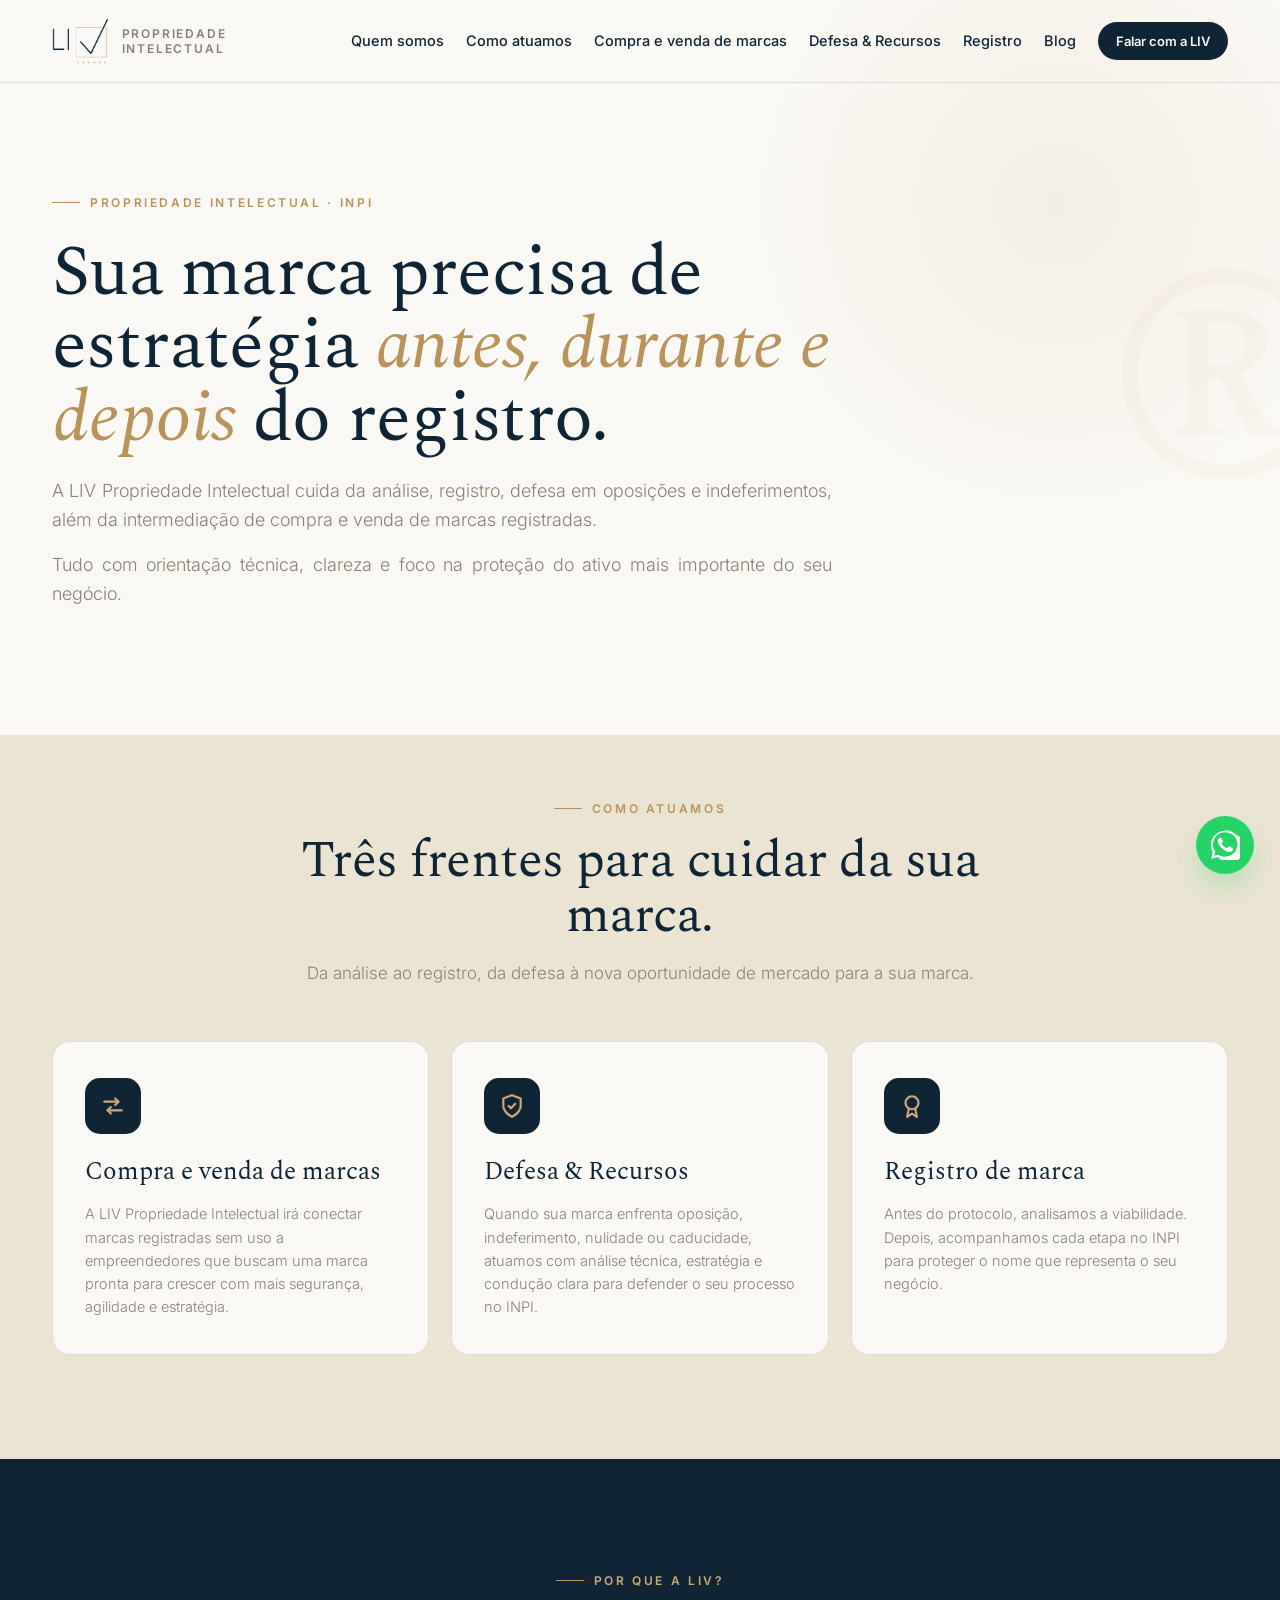
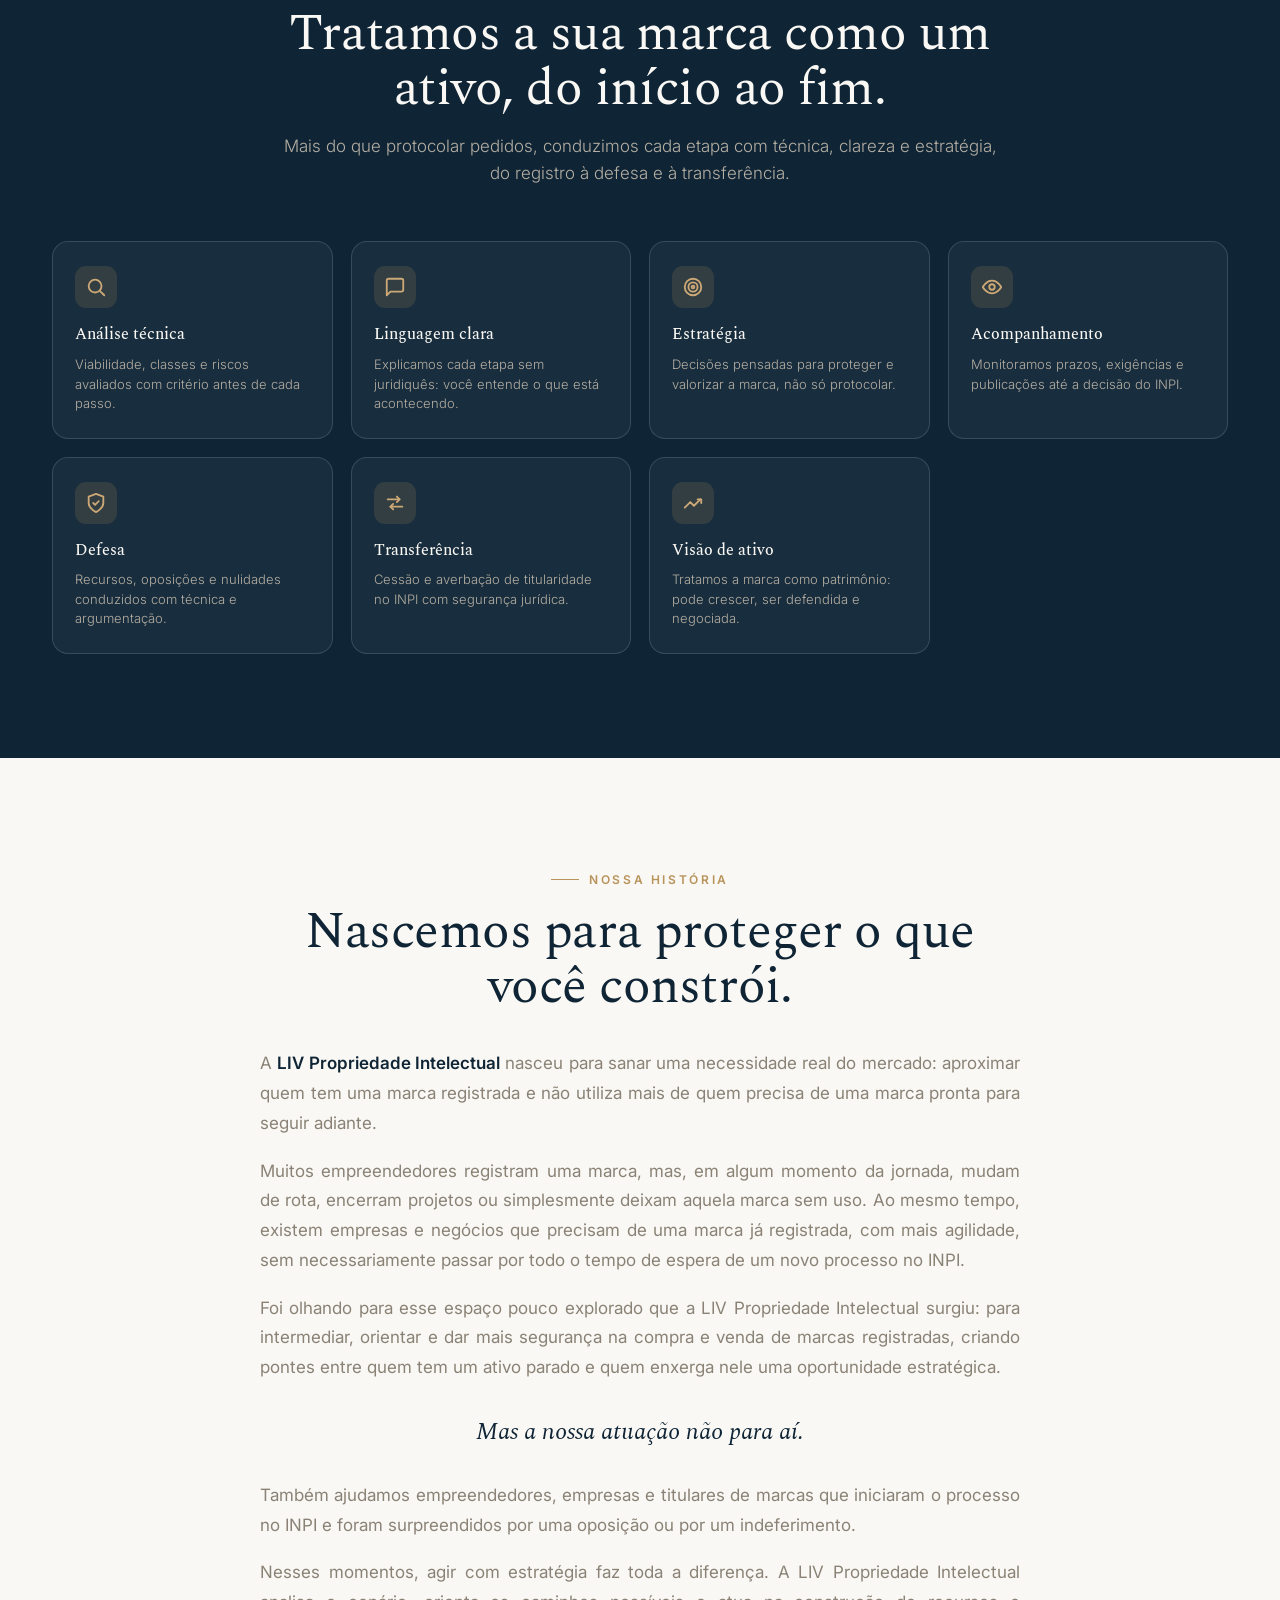
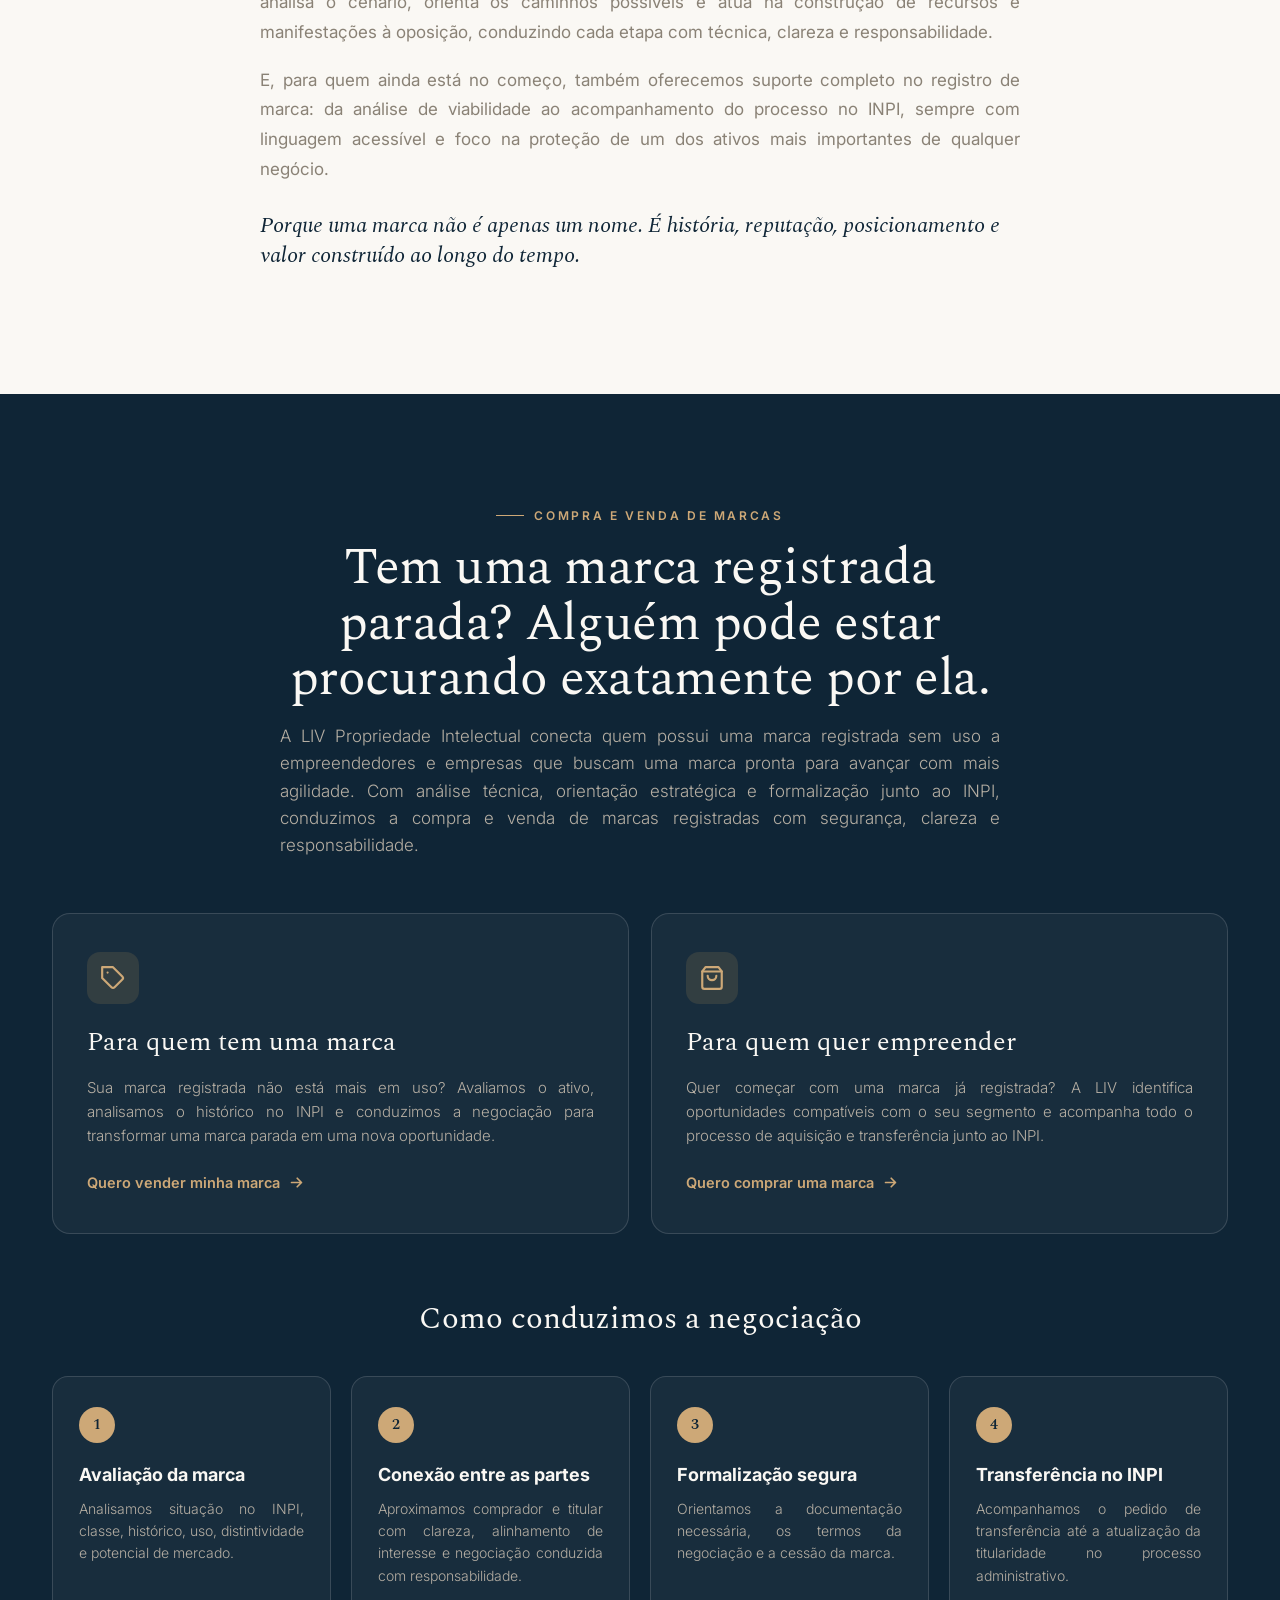
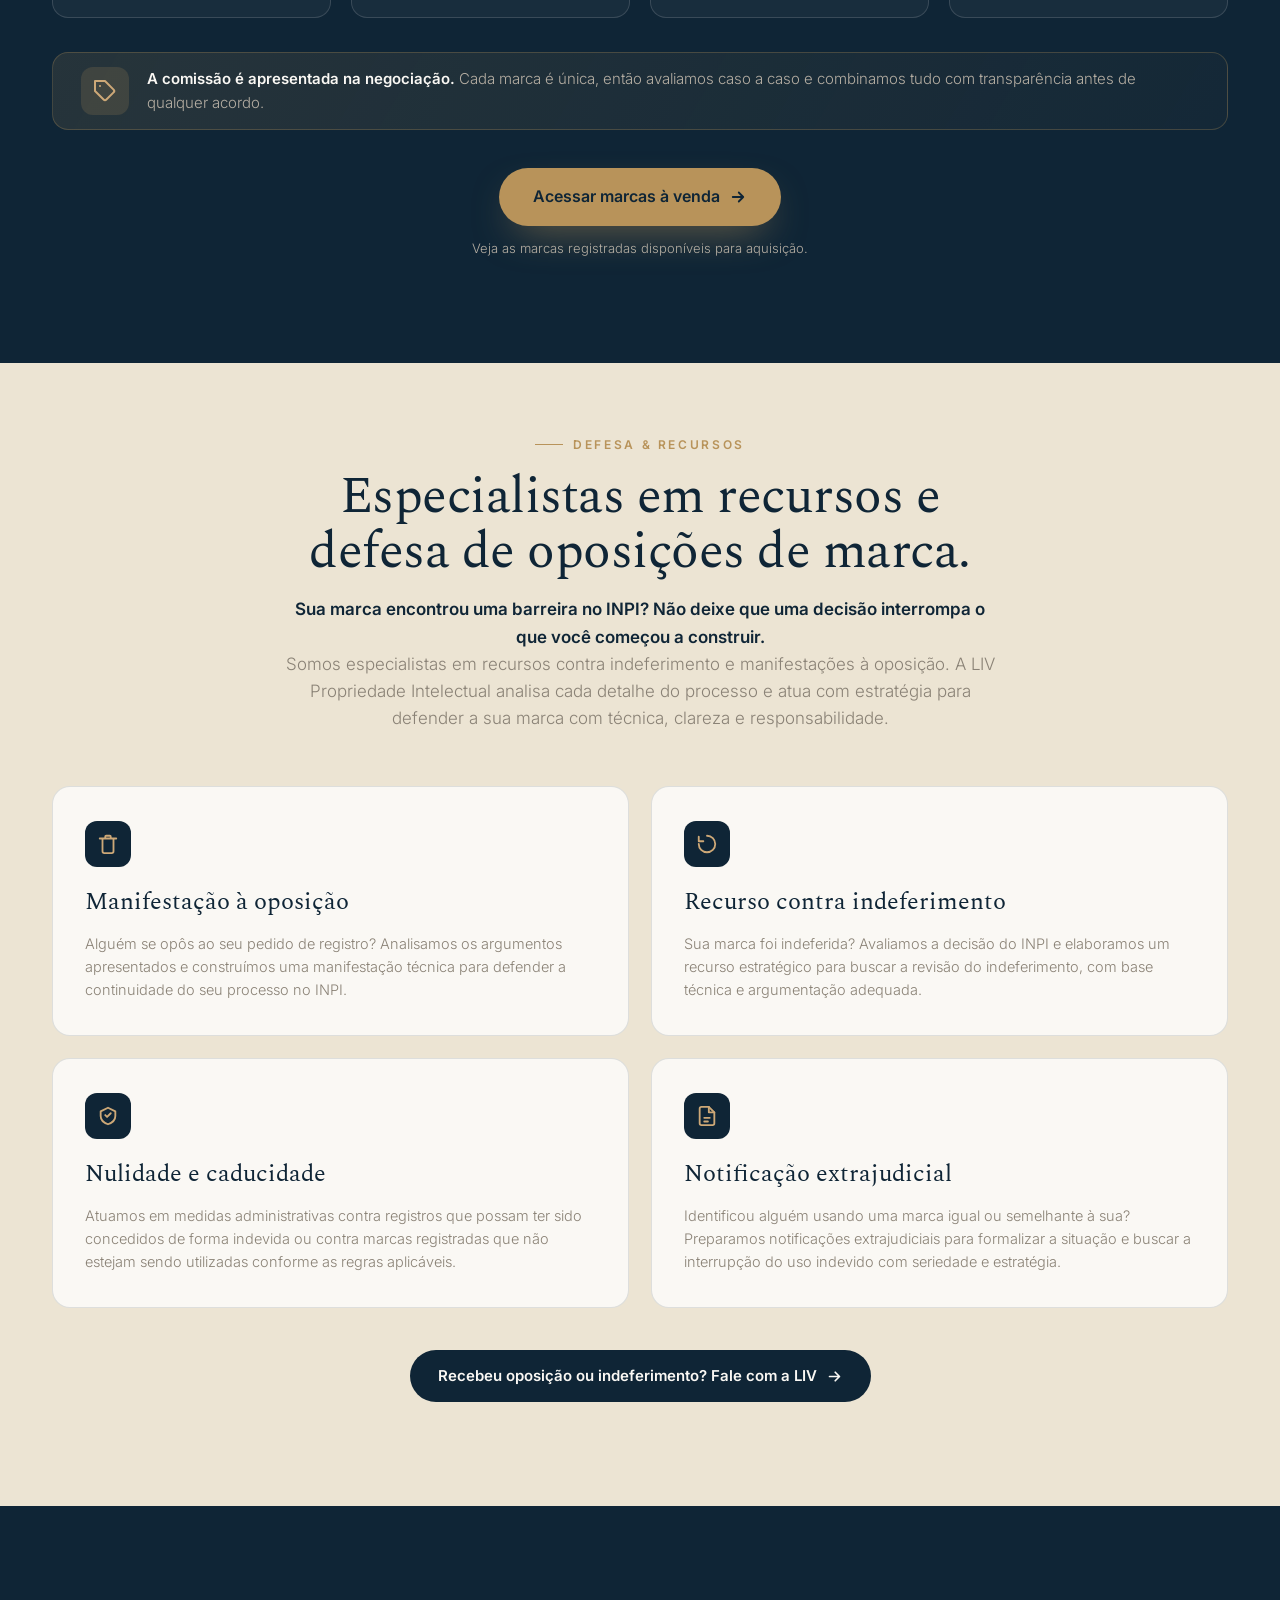
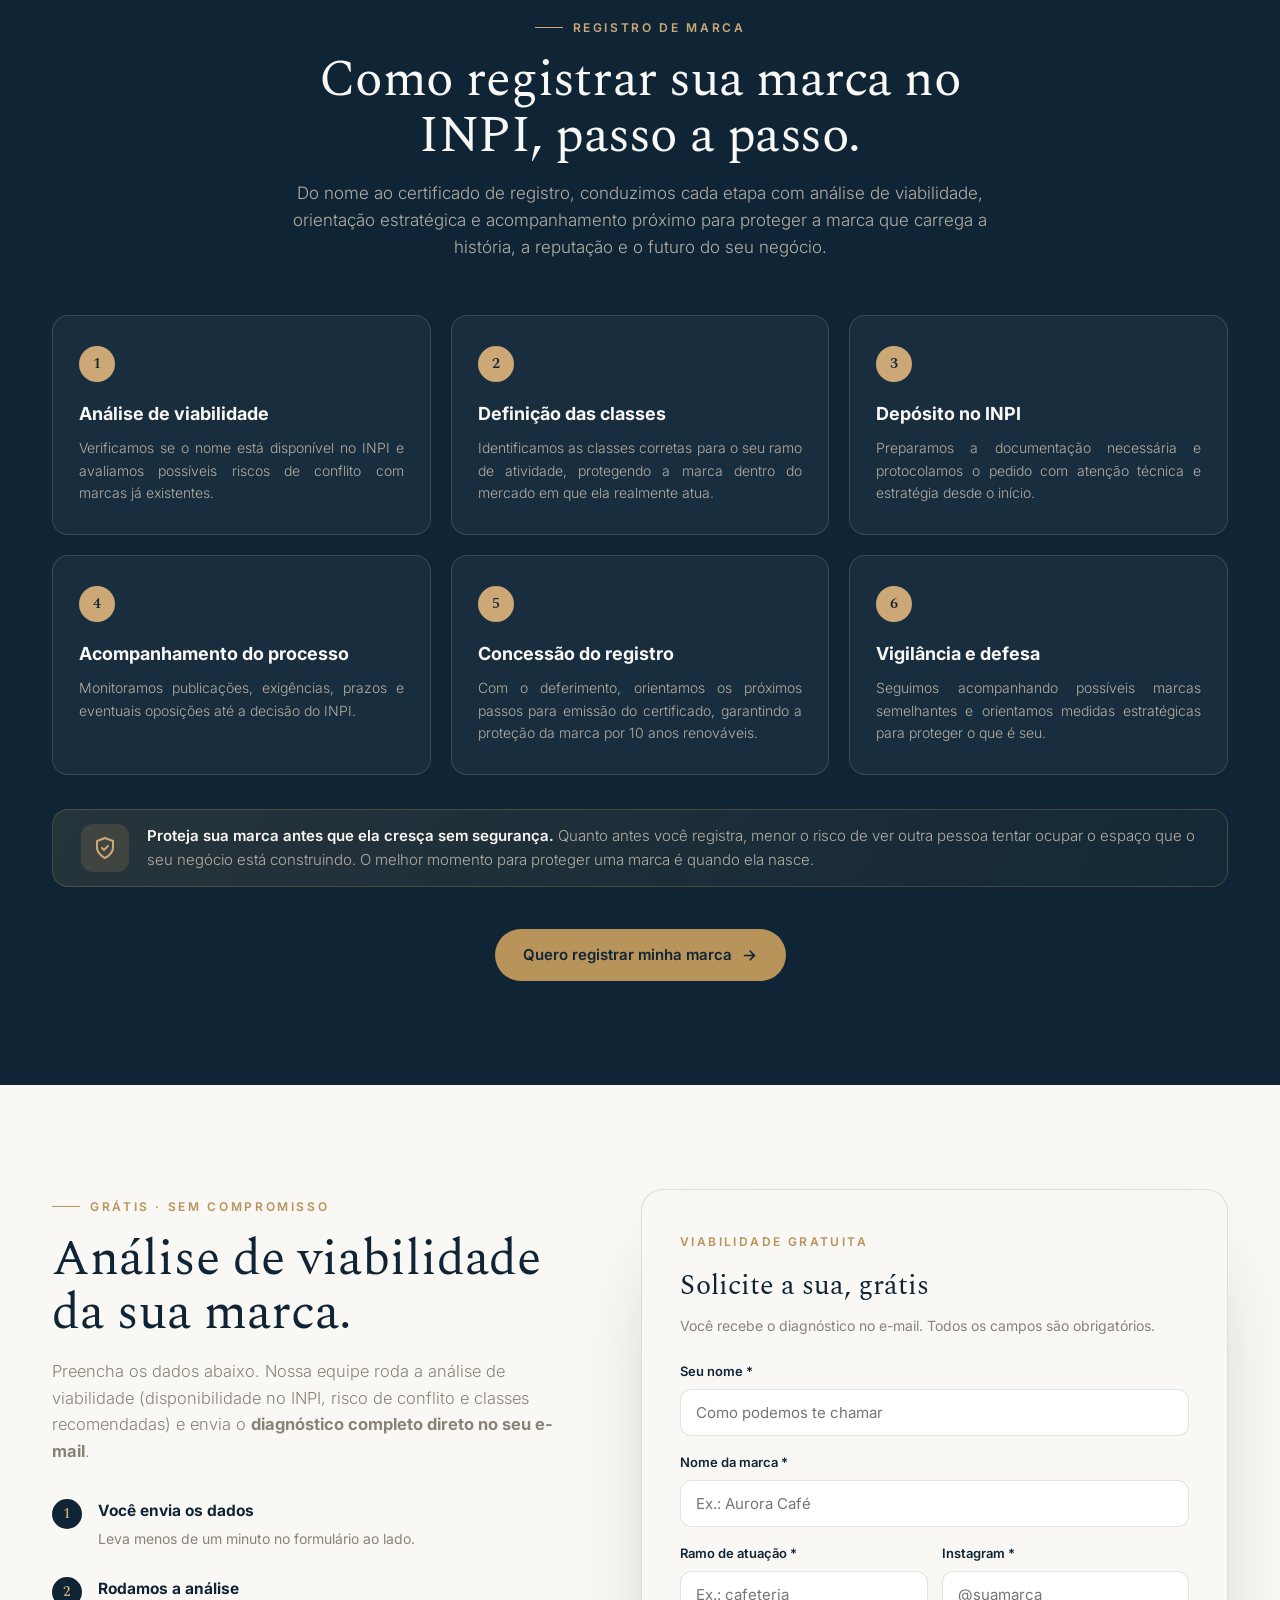
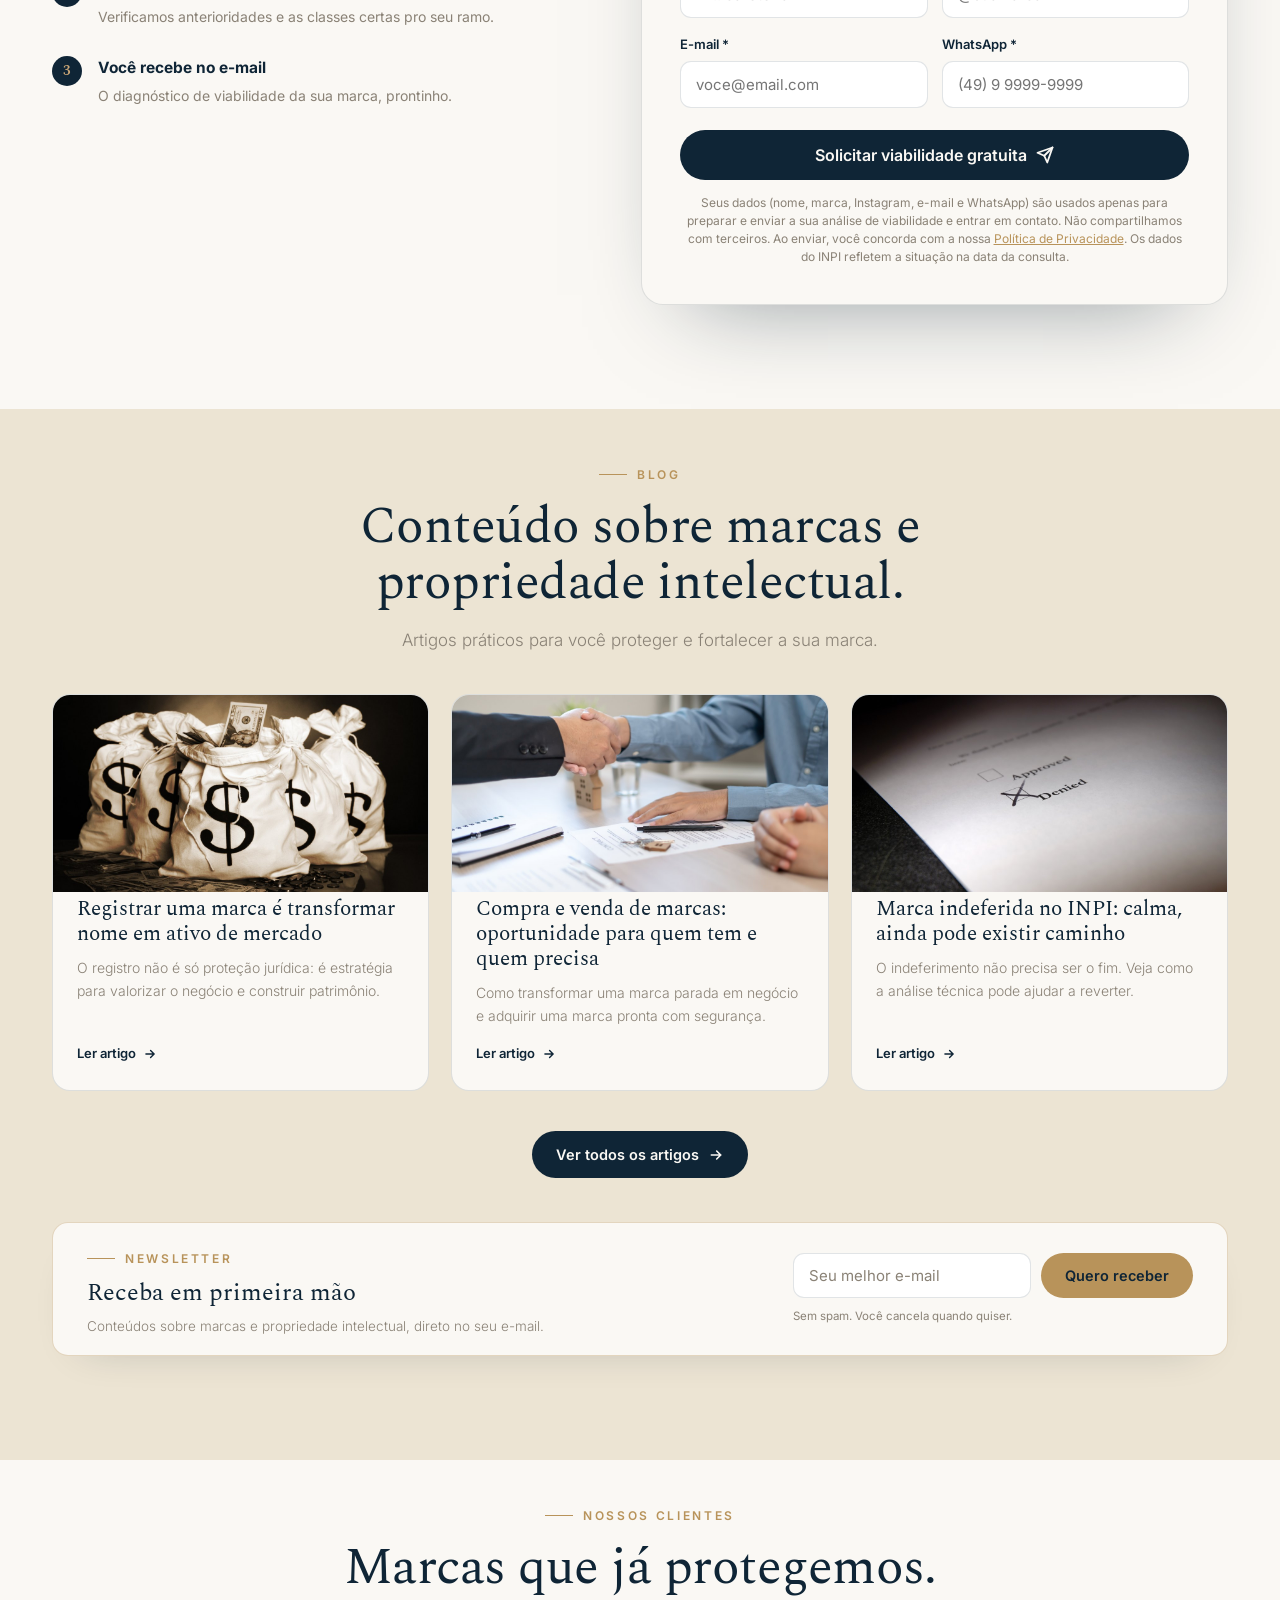
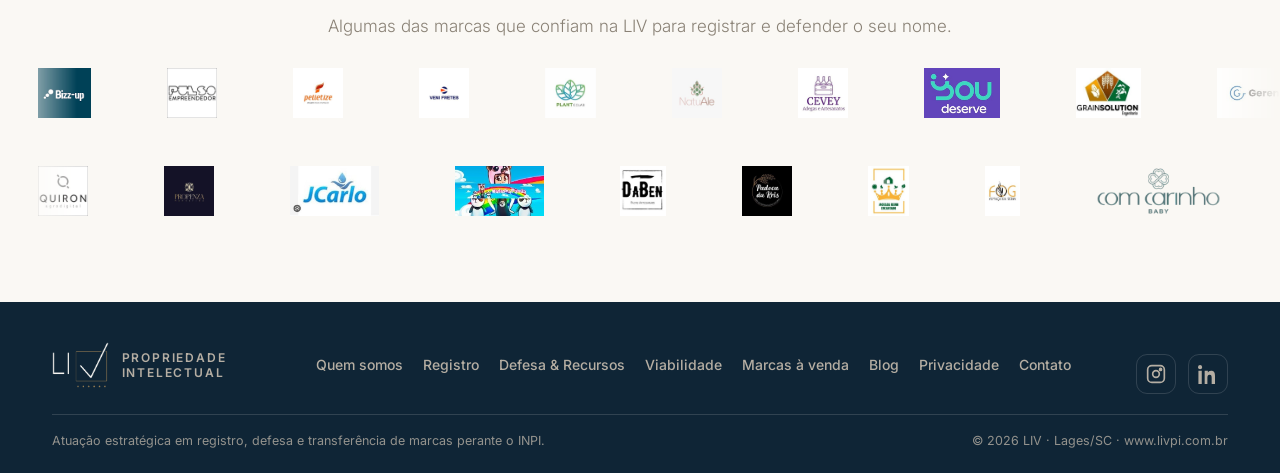
==== index.html @ 4a5de13e "Rodape (todas as paginas): novo texto "Atuacao estrategica..." + link Privacidade; nova pagina priva" ====
<!DOCTYPE html>
<html lang="pt-BR">
<head>
<meta charset="UTF-8">
<meta name="viewport" content="width=device-width, initial-scale=1.0">
<title>LIV Propriedade Intelectual · Registro e defesa de marcas no INPI</title>
<meta name="description" content="LIV Propriedade Intelectual: registro de marcas no INPI, defesa em oposições e recursos, e análise de viabilidade gratuita. Proteja sua marca desde o primeiro dia.">
<link rel="preconnect" href="https://fonts.googleapis.com">
<link rel="preconnect" href="https://fonts.gstatic.com" crossorigin>
<link href="https://fonts.googleapis.com/css2?family=Inter:wght@300;400;500;600;700&family=Spectral:ital,wght@0,400;0,500;0,600;0,700;1,400;1,500&display=swap" rel="stylesheet">
<style>
:root{
  --midnight:#0F2536;
  --midnight-deep:#0A1A27;
  --brass:#B8935A;
  --brass-light:#CDA877;
  --creme:#FAF8F4;
  --creme-warm:#ECE4D3;
  --stone:#8A8276;
  --stone-soft:#B5AEA3;
  --line:rgba(15,37,54,.12);
  --line-light:rgba(250,248,244,.14);
  --serif:'Spectral',Georgia,serif;
  --sans:'Inter',system-ui,sans-serif;
}
*{margin:0;padding:0;box-sizing:border-box}
html{scroll-behavior:smooth}
body{font-family:var(--sans);background:var(--creme);color:var(--midnight);line-height:1.6;-webkit-font-smoothing:antialiased;overflow-x:hidden}
::selection{background:var(--brass);color:var(--creme)}
a{color:inherit;text-decoration:none}
img{max-width:100%;display:block}
.wrap{max-width:1240px;margin:0 auto;padding:0 32px}
.serif{font-family:var(--serif)}
.eyebrow{font-size:12px;font-weight:600;letter-spacing:.22em;text-transform:uppercase;color:var(--brass);display:inline-flex;align-items:center;gap:10px}
.eyebrow::before{content:"";width:28px;height:1px;background:var(--brass)}

/* ===== LOGO ===== */
.logo{display:flex;align-items:center;gap:13px}
.liv-mark{height:46px;width:auto;flex-shrink:0;display:block}
.logo-txt{line-height:1.25;font-size:12px;font-weight:600;letter-spacing:.15em;text-transform:uppercase;color:var(--stone);max-width:130px}

/* ===== NAV ===== */
header{position:fixed;top:0;left:0;right:0;z-index:100;transition:background .4s ease,box-shadow .4s ease,padding .4s ease;padding:18px 0;border-bottom:1px solid var(--line)}
header.scrolled{background:rgba(250,248,244,.9);backdrop-filter:blur(14px);box-shadow:0 8px 24px -14px rgba(15,37,54,.18);padding:11px 0}
.nav{display:flex;align-items:center;justify-content:space-between}
.nav-links{display:flex;align-items:center;gap:22px}
.nav-links a{font-size:14.5px;font-weight:500;color:var(--midnight);transition:color .25s;position:relative}
.nav-links a:not(.btn)::after{content:"";position:absolute;left:0;bottom:-4px;width:0;height:1px;background:var(--brass);transition:width .3s}
.nav-links a:not(.btn):hover::after{width:100%}
.btn{display:inline-flex;align-items:center;gap:9px;font-weight:600;font-size:14.5px;padding:12px 24px;border-radius:50px;transition:all .3s cubic-bezier(.2,.7,.3,1);cursor:pointer;border:none;font-family:var(--sans)}
.btn-primary{background:var(--midnight);color:var(--creme)}
.btn-primary:hover{background:var(--brass);transform:translateY(-2px);box-shadow:0 12px 30px -10px rgba(184,147,90,.6)}
.btn-brass{background:var(--brass);color:var(--midnight)}
.btn-brass:hover{background:var(--brass-light);transform:translateY(-2px);box-shadow:0 12px 30px -10px rgba(184,147,90,.55)}
.btn-ghost{background:transparent;border:1.5px solid var(--line);color:var(--midnight)}
.btn-ghost:hover{border-color:var(--midnight);transform:translateY(-2px)}
/* botão "Falar com a LIV" no cabeçalho, menor e mais discreto */
.nav-links a.btn-primary{color:var(--creme);font-size:13px;font-weight:600;padding:9px 18px}
.nav-toggle{display:none;background:none;border:none;cursor:pointer;flex-direction:column;gap:5px}
.nav-toggle span{width:24px;height:2px;background:var(--midnight);transition:.3s}

/* ===== HERO ===== */
.hero{padding:185px 0 110px;position:relative;overflow:hidden}
.hero::before{content:"";position:absolute;top:-20%;right:-10%;width:55vw;height:55vw;max-width:760px;max-height:760px;background:radial-gradient(circle,rgba(184,147,90,.10) 0%,transparent 62%);pointer-events:none}
/* ® marca-d'água fixa: acompanha o scroll, bem transparente, atrás do conteúdo interativo */
.reg-mark{position:fixed;right:-6%;top:50%;transform:translateY(-50%);font-family:var(--serif);font-size:38vw;line-height:.8;color:rgba(184,147,90,.05);pointer-events:none;user-select:none;z-index:1}
.hero-grid{position:relative}
.hero-copy{max-width:880px}
.hero h1{font-family:var(--serif);font-weight:400;font-size:clamp(42px,5.6vw,76px);line-height:1.02;letter-spacing:-.01em;margin:24px 0 22px}
.hero h1 em{font-style:italic;color:var(--brass)}
.hero p.lead{font-size:18px;color:var(--stone);max-width:780px;margin-bottom:16px;font-weight:300;text-align:justify}
.hero-cta{display:flex;gap:14px;flex-wrap:wrap;align-items:center}
.cred-row{margin-top:24px}
.cred-badge{display:inline-flex;align-items:center;gap:8px;font-size:12.5px;font-weight:600;color:var(--brass);background:rgba(184,147,90,.10);border:1px solid rgba(184,147,90,.32);padding:8px 15px;border-radius:50px}
.hero-trust{margin-top:34px;display:flex;gap:32px;flex-wrap:wrap}
.hero-trust .stat b{font-family:var(--serif);font-size:32px;display:block;line-height:1}
.hero-trust .stat span{font-size:12.5px;color:var(--stone)}
/* hero card = teaser de viabilidade */
.hero-card{background:var(--midnight);color:var(--creme);border-radius:20px;padding:34px 32px;position:relative;box-shadow:0 40px 80px -40px rgba(15,37,54,.5);overflow:hidden}
.hero-card::after{content:"";position:absolute;bottom:-50px;right:-50px;width:190px;height:190px;border:1px solid var(--line-light);border-radius:50%}
.hero-card .tag{font-size:11.5px;letter-spacing:.18em;text-transform:uppercase;color:var(--brass-light);font-weight:600}
.hero-card h3{font-family:var(--serif);font-size:26px;font-weight:400;margin:13px 0 10px;line-height:1.15}
.hero-card p.cd{font-size:14.5px;color:var(--stone-soft);margin-bottom:22px;font-weight:300}
.hero-card ul{list-style:none;margin-bottom:26px}
.hero-card li{font-size:14.5px;padding:9px 0;border-top:1px solid var(--line-light);display:flex;gap:11px;align-items:flex-start}
.hero-card li svg{flex-shrink:0;margin-top:3px;color:var(--brass-light)}
.hero-card .btn{width:100%;justify-content:center}

/* ===== SECTION GENERIC ===== */
section{position:relative}
.sec-head{max-width:720px;margin-bottom:50px}
.sec-head.center{margin:0 auto 54px;text-align:center}
.sec-head.center .eyebrow{justify-content:center}
.sec-head h2{font-family:var(--serif);font-weight:400;font-size:clamp(32px,4vw,52px);line-height:1.08;margin:16px 0 16px;letter-spacing:-.01em}
.sec-head p{font-size:17px;color:var(--stone);font-weight:300}
.pad{padding:104px 0}

/* ===== QUEM SOMOS ===== */
#quem-somos{background:var(--creme)}
.about-grid{display:grid;grid-template-columns:1.05fr .95fr;gap:64px;align-items:center}
.about-text h2{font-family:var(--serif);font-weight:400;font-size:clamp(30px,3.6vw,46px);line-height:1.1;margin:16px 0 20px}
.about-text p{color:var(--stone);font-size:16.5px;margin-bottom:16px;font-weight:300}
.about-text strong{color:var(--midnight);font-weight:600}
.about-note{margin-top:24px;padding:20px 24px;border-left:3px solid var(--brass);background:var(--midnight);font-size:14px;color:var(--creme);border-radius:14px;box-shadow:0 24px 50px -34px rgba(15,37,54,.5)}
.about-note strong{color:var(--brass-light)}
.about-visual{display:grid;grid-template-columns:1fr 1fr;gap:16px}
.about-card{background:var(--creme);border:1px solid var(--line);border-radius:14px;padding:26px 22px;transition:transform .35s,box-shadow .35s}
.about-card:hover{transform:translateY(-5px);box-shadow:0 20px 40px -24px rgba(15,37,54,.25)}
.about-card .ico{width:42px;height:42px;border-radius:10px;background:var(--midnight);color:var(--brass-light);display:grid;place-items:center;margin-bottom:14px}
.about-card h4{font-size:16px;margin-bottom:6px}
.about-card p{font-size:13.5px;color:var(--stone);margin:0}
.about-card:nth-child(even){margin-top:32px}

/* ===== NAV: item "em breve" ===== */
.nav-links a.nav-soon{display:inline-flex;align-items:center;gap:7px;color:var(--stone)}
.nav-links a.nav-soon:hover{color:var(--midnight)}
.soon-tag{font-size:9px;font-weight:700;letter-spacing:.05em;text-transform:uppercase;color:var(--brass);background:rgba(184,147,90,.14);padding:3px 7px;border-radius:50px}

/* ===== COMO ATUAMOS (3 cards) ===== */
.atua-grid{display:grid;grid-template-columns:repeat(3,1fr);gap:22px}
.atua-card{position:relative;background:var(--creme);border:1px solid var(--line);border-radius:18px;padding:36px 32px;transition:all .4s cubic-bezier(.2,.7,.3,1);overflow:hidden}
.atua-card::before{content:"";position:absolute;top:0;left:0;width:0;height:3px;background:var(--brass);transition:width .45s}
.atua-card:hover{transform:translateY(-6px);box-shadow:0 30px 60px -34px rgba(15,37,54,.35)}
.atua-card:hover::before{width:100%}
.atua-card .ai{width:56px;height:56px;border-radius:15px;background:var(--midnight);color:var(--brass-light);display:grid;place-items:center;margin-bottom:18px}
.atua-card h3{font-family:var(--serif);font-weight:400;font-size:25px;margin-bottom:10px}
.atua-card p{color:var(--stone);font-size:14.5px;font-weight:300}
.atua-card .soon-pill{position:absolute;top:24px;right:24px;font-size:10px;font-weight:700;letter-spacing:.06em;text-transform:uppercase;color:var(--brass);background:rgba(184,147,90,.12);border:1px solid rgba(184,147,90,.3);padding:4px 10px;border-radius:50px}

/* ===== HISTÓRIA (story) ===== */
.story{max-width:760px;margin:0 auto}
.story p{font-size:17px;color:var(--stone);font-weight:400;margin-bottom:18px;line-height:1.75;text-align:justify}
.story p strong{color:var(--midnight);font-weight:600}
.story .lead-line{font-family:var(--serif);font-style:italic;font-size:24px;color:var(--midnight);margin:28px 0;text-align:center}
.story .closing{font-family:var(--serif);font-size:22px;color:var(--midnight);font-style:italic;margin-top:26px;line-height:1.4;text-align:left}
@media(max-width:980px){.atua-grid{grid-template-columns:1fr}}

/* ===== REGISTRO (passos, seção escura) ===== */
#registro{background:var(--midnight);color:var(--creme);overflow:hidden}
#registro .eyebrow{color:var(--brass-light)}
#registro .eyebrow::before{background:var(--brass-light)}
#registro .sec-head h2{color:var(--creme)}
#registro .sec-head p{color:var(--stone-soft)}
.steps{display:grid;grid-template-columns:repeat(3,1fr);gap:20px}
.step{background:rgba(250,248,244,.04);border:1px solid var(--line-light);border-radius:16px;padding:30px 26px;position:relative;transition:all .4s cubic-bezier(.2,.7,.3,1)}
.step:hover{background:rgba(250,248,244,.07);transform:translateY(-5px);border-color:rgba(184,147,90,.4)}
.step .n{font-family:var(--serif);font-size:15px;color:var(--midnight);background:var(--brass-light);width:36px;height:36px;border-radius:50%;display:grid;place-items:center;font-weight:600;margin-bottom:18px}
.step h4{font-size:18px;color:var(--creme);margin-bottom:8px}
.step p{font-size:14px;color:var(--stone-soft);font-weight:300;text-align:justify}
.callout{margin-top:34px;display:flex;gap:18px;align-items:center;flex-wrap:wrap;justify-content:flex-start;background:linear-gradient(120deg,rgba(184,147,90,.14),rgba(184,147,90,.03));border:1px solid rgba(184,147,90,.28);border-radius:16px;padding:14px 28px}
.callout .shield{width:48px;height:48px;border-radius:12px;background:rgba(184,147,90,.18);color:var(--brass-light);display:grid;place-items:center;flex-shrink:0}
.callout p{font-size:15px;color:var(--stone-soft);font-weight:300;flex:1;min-width:0}
.callout p strong{color:var(--creme);font-weight:600}

/* ===== CARDS DE SERVIÇO (defesa) ===== */
.services{display:grid;grid-template-columns:repeat(2,1fr);gap:22px}
.service{background:var(--creme);border:1px solid var(--line);border-radius:18px;padding:34px 32px;position:relative;overflow:hidden;transition:all .4s cubic-bezier(.2,.7,.3,1)}
.service::before{content:"";position:absolute;top:0;left:0;width:0;height:3px;background:var(--brass);transition:width .45s}
.service:hover{transform:translateY(-6px);box-shadow:0 30px 60px -34px rgba(15,37,54,.35);border-color:transparent}
.service:hover::before{width:100%}
.service .ico{width:46px;height:46px;border-radius:12px;background:var(--midnight);color:var(--brass-light);display:grid;place-items:center;margin-bottom:16px}
.service h3{font-family:var(--serif);font-weight:400;font-size:24px;margin-bottom:10px}
.service p{color:var(--stone);font-size:14.5px;font-weight:300}

/* ===== COMPRA E VENDA DE MARCAS (seção escura) ===== */
#compra-venda{background:var(--midnight);color:var(--creme);overflow:hidden;scroll-margin-top:80px}
#compra-venda .eyebrow{color:var(--brass-light)}
#compra-venda .eyebrow::before{background:var(--brass-light)}
#compra-venda .sec-head h2{color:var(--creme)}
#compra-venda .sec-head p{color:var(--stone-soft);text-align:justify}
.cv-cols{display:grid;grid-template-columns:1fr 1fr;gap:22px;margin-bottom:60px}
.cv-card{background:rgba(250,248,244,.04);border:1px solid var(--line-light);border-radius:18px;padding:38px 34px;transition:all .4s cubic-bezier(.2,.7,.3,1)}
.cv-card:hover{background:rgba(250,248,244,.07);transform:translateY(-5px);border-color:rgba(184,147,90,.4)}
.cv-ico{width:52px;height:52px;border-radius:13px;background:rgba(184,147,90,.16);color:var(--brass-light);display:grid;place-items:center;margin-bottom:18px}
.cv-card h3{font-family:var(--serif);font-weight:400;font-size:26px;color:var(--creme);margin-bottom:12px}
.cv-card p{font-size:15px;color:var(--stone-soft);font-weight:300;margin-bottom:22px;text-align:justify}
.cv-link{display:inline-flex;align-items:center;gap:8px;font-size:14.5px;font-weight:600;color:var(--brass-light);transition:color .25s}
.cv-link svg{transition:transform .25s}
.cv-link:hover{color:var(--creme)}
.cv-link:hover svg{transform:translateX(4px)}
.cv-sub{font-family:var(--serif);font-weight:400;font-size:clamp(23px,2.5vw,31px);color:var(--creme);text-align:center;margin-bottom:32px}
.cv-cta{text-align:center;margin-top:38px}
.pq-grid{display:grid;grid-template-columns:repeat(4,1fr);gap:18px;margin-top:8px}
.pq-item{background:rgba(250,248,244,.04);border:1px solid var(--line-light);border-radius:16px;padding:24px 22px;transition:transform .4s cubic-bezier(.2,.7,.3,1),background .3s,border-color .3s}
.pq-item:hover{background:rgba(250,248,244,.07);transform:translateY(-5px);border-color:rgba(184,147,90,.4)}
.pq-ic{width:42px;height:42px;border-radius:11px;background:rgba(184,147,90,.16);color:var(--brass-light);display:grid;place-items:center;margin-bottom:14px}
.pq-item h4{font-size:16px;color:var(--creme);margin-bottom:7px;font-family:var(--serif);font-weight:500}
.pq-item p{font-size:13px;color:var(--stone-soft);font-weight:300;line-height:1.5}
.sec-cta{text-align:center;margin-top:42px}
.sec-cta .btn{font-size:15px;padding:14px 28px}
@media(max-width:980px){.pq-grid{grid-template-columns:repeat(2,1fr)}}
@media(max-width:560px){.pq-grid{grid-template-columns:1fr}}
.cv-cta .btn{font-size:16px;padding:16px 34px;box-shadow:0 16px 40px -16px rgba(184,147,90,.7)}
.cv-cta .hint{display:block;margin-top:12px;font-size:13px;color:var(--stone-soft);font-weight:300}
.steps.cv-steps{grid-template-columns:repeat(4,1fr)}
@media(max-width:1040px){.steps.cv-steps{grid-template-columns:repeat(2,1fr)}}
@media(max-width:980px){.cv-cols{grid-template-columns:1fr}}
@media(max-width:600px){.steps.cv-steps{grid-template-columns:1fr}}

/* ===== VIABILIDADE (form) ===== */
#viabilidade{background:var(--creme)}
.analise-grid{display:grid;grid-template-columns:.95fr 1.05fr;gap:58px;align-items:start}
.analise-copy h2{font-family:var(--serif);font-weight:400;font-size:clamp(32px,4vw,50px);line-height:1.08;margin:16px 0 18px}
.analise-copy p{color:var(--stone);font-size:16.5px;margin-bottom:22px;font-weight:300}
.analise-steps{list-style:none}
.analise-steps li{display:flex;gap:16px;padding:13px 0;align-items:flex-start}
.analise-steps .n{width:30px;height:30px;border-radius:50%;background:var(--midnight);color:var(--brass-light);display:grid;place-items:center;font-size:14px;font-weight:600;flex-shrink:0;font-family:var(--serif)}
.analise-steps b{display:block;font-size:15.5px;margin-bottom:2px}
.analise-steps span{font-size:14px;color:var(--stone)}
.form-card{background:var(--creme);border-radius:22px;padding:38px;box-shadow:0 40px 90px -50px rgba(15,37,54,.5);border:1px solid var(--line);position:relative}
.form-card .fc-tag{font-size:12px;letter-spacing:.2em;text-transform:uppercase;color:var(--brass);font-weight:600}
.form-card h3{font-family:var(--serif);font-weight:400;font-size:28px;margin:10px 0 6px}
.form-card .fc-sub{font-size:14px;color:var(--stone);margin-bottom:24px}
.field{margin-bottom:16px}
.field label{display:block;font-size:13px;font-weight:600;margin-bottom:7px}
.field input{width:100%;padding:13px 15px;border:1.5px solid var(--line);border-radius:11px;background:#fff;font-family:var(--sans);font-size:15px;color:var(--midnight);transition:border .25s,box-shadow .25s}
.field input:focus{outline:none;border-color:var(--brass);box-shadow:0 0 0 3px rgba(184,147,90,.14)}
.field-row{display:grid;grid-template-columns:1fr 1fr;gap:14px}
.form-card .btn{width:100%;justify-content:center;margin-top:6px;font-size:16px;padding:15px}
.form-note{font-size:12px;color:var(--stone);text-align:center;margin-top:14px;line-height:1.5}
.form-success{display:none;text-align:center;padding:14px 0}
.form-success.show{display:block;animation:pop .4s ease}
.form-success .check{width:62px;height:62px;border-radius:50%;background:var(--brass);color:var(--midnight);display:grid;place-items:center;margin:0 auto 18px}
.form-success h3{margin-bottom:8px}
.form-success p{font-size:14.5px;color:var(--stone);margin-bottom:22px}
@keyframes pop{from{opacity:0;transform:scale(.98)}to{opacity:1;transform:scale(1)}}

/* ===== BLOG ===== */
.blog-grid{display:grid;grid-template-columns:repeat(3,1fr);gap:22px}
.post{background:var(--creme);border:1px solid var(--line);border-radius:18px;overflow:hidden;transition:transform .35s,box-shadow .35s;display:flex;flex-direction:column}
.post:hover{transform:translateY(-6px);box-shadow:0 30px 60px -34px rgba(15,37,54,.3)}
.post .cover{height:150px;background:linear-gradient(135deg,var(--midnight),var(--brass));position:relative;display:grid;place-items:center}
.post .cover svg{color:rgba(250,248,244,.85)}
.post .cover img{width:100%;height:100%;object-fit:cover}
.post .body{padding:24px 24px 26px;display:flex;flex-direction:column;flex:1}
.post .cat{font-size:11px;font-weight:600;letter-spacing:.1em;text-transform:uppercase;color:var(--brass);margin-bottom:10px}
.post h3{font-family:var(--serif);font-weight:400;font-size:21px;line-height:1.2;margin-bottom:10px}
.post p{font-size:14px;color:var(--stone);font-weight:300;margin-bottom:16px;flex:1}
.post .more{font-size:13px;font-weight:600;color:var(--midnight);display:inline-flex;align-items:center;gap:7px}
.blog-soon{margin-top:34px;text-align:center;font-size:14px;color:var(--stone)}
.blog-cta{text-align:center;margin-top:40px}
.newsletter{margin:44px 0 0;background:var(--creme);border:1px solid rgba(184,147,90,.35);color:var(--midnight);border-radius:16px;padding:18px 34px;display:flex;align-items:center;justify-content:space-between;gap:36px;text-align:left;box-shadow:0 18px 44px -32px rgba(15,37,54,.3)}
.newsletter .nl-copy{flex:1;min-width:0}
.newsletter .eyebrow{color:var(--brass)}
.newsletter .eyebrow::before{background:var(--brass)}
.newsletter h3{font-family:var(--serif);font-weight:400;font-size:24px;color:var(--midnight);margin:6px 0 3px}
.newsletter .nl-copy p{color:var(--stone);font-size:13.5px;font-weight:300;margin:0}
.nl-side{flex-shrink:0;width:400px;max-width:44%}
.nl-form{display:flex;gap:10px}
.nl-form input{flex:1;padding:12px 15px;border:1.5px solid var(--line);border-radius:11px;background:#fff;color:var(--midnight);font-family:var(--sans);font-size:15px;min-width:0}
.nl-form input::placeholder{color:var(--stone)}
.nl-form input:focus{outline:none;border-color:var(--brass);box-shadow:0 0 0 3px rgba(184,147,90,.18)}
.nl-note{font-size:11.5px;color:var(--stone);margin-top:9px}
@media(max-width:760px){.newsletter{flex-direction:column;text-align:center;gap:16px;padding:24px 22px}.newsletter .eyebrow{justify-content:center}.nl-side{width:100%;max-width:100%}.nl-form{flex-direction:column}.nl-note{text-align:center}}

/* ===== FOOTER ===== */
footer{background:var(--midnight-deep);color:var(--stone-soft);padding:66px 0 32px}
.foot-grid{display:grid;grid-template-columns:1.6fr 1fr 1fr 1.1fr;gap:40px;margin-bottom:42px}
.foot-brand .logo-txt{color:var(--stone-soft)}
.foot-brand p{font-size:14px;margin:18px 0;max-width:320px;font-weight:300}
.foot-social{display:flex;gap:12px;margin-top:18px}
.foot-social a{width:40px;height:40px;border-radius:11px;border:1px solid var(--line-light);display:grid;place-items:center;color:var(--stone-soft);transition:all .25s}
.foot-social a:hover{color:var(--midnight);background:var(--brass-light);border-color:var(--brass-light);transform:translateY(-2px)}
.foot-col h5{color:var(--creme);font-size:13px;letter-spacing:.12em;text-transform:uppercase;margin-bottom:16px;font-weight:600}
.foot-col a{display:block;font-size:14px;padding:6px 0;transition:color .25s;font-weight:300}
.foot-col a:hover{color:var(--brass-light)}
.foot-bottom{border-top:1px solid var(--line-light);padding-top:24px;font-size:12.5px}
.foot-bottom .disclaimer{max-width:980px;line-height:1.7;color:var(--stone-soft);opacity:.85;margin-bottom:14px}
.foot-bottom .copy{display:flex;justify-content:space-between;flex-wrap:wrap;gap:10px}

.reveal{opacity:0;transform:translateY(28px);transition:opacity .8s cubic-bezier(.2,.7,.3,1),transform .8s cubic-bezier(.2,.7,.3,1)}
.reveal.in{opacity:1;transform:none}


/* ===== NOSSOS CLIENTES (faixas rolantes, sem card) ===== */
#clientes{background:var(--creme)}
.marquee{overflow:hidden;position:relative;-webkit-mask-image:linear-gradient(90deg,transparent,#000 6%,#000 94%,transparent);mask-image:linear-gradient(90deg,transparent,#000 6%,#000 94%,transparent)}
.marquee + .marquee{margin-top:48px}
.marquee-track{display:flex;align-items:center;width:max-content;animation:marq 55s linear infinite}
.marquee-track.rev{animation-direction:reverse;animation-duration:64s}
.marquee:hover .marquee-track{animation-play-state:paused}
@keyframes marq{from{transform:translateX(-50%)}to{transform:translateX(0)}}
.clogo-img{height:50px;width:auto;flex-shrink:0;margin:0 38px;object-fit:contain;display:block}
@media(max-width:760px){.clogo-img{height:40px;margin:0 24px}}
.wa-float{position:fixed;bottom:26px;right:26px;z-index:90;width:58px;height:58px;border-radius:50%;background:#25D366;display:grid;place-items:center;box-shadow:0 14px 34px -10px rgba(37,211,102,.6);transition:transform .3s}
.wa-float:hover{transform:scale(1.08)}
.wa-float .wa-label{position:absolute;right:70px;top:50%;transform:translateY(-50%) translateX(6px);white-space:nowrap;background:var(--midnight);color:var(--creme);font-size:13px;font-weight:600;padding:8px 14px;border-radius:10px;opacity:0;pointer-events:none;transition:opacity .25s,transform .25s;box-shadow:0 10px 24px -10px rgba(0,0,0,.45)}
.wa-float:hover .wa-label{opacity:1;transform:translateY(-50%) translateX(0)}

@media(max-width:980px){
  .hero-grid,.about-grid,.analise-grid{grid-template-columns:1fr;gap:44px}
  .services{grid-template-columns:1fr}
  .steps,.blog-grid{grid-template-columns:1fr}
  .foot-grid{grid-template-columns:1fr 1fr;gap:34px}
  .about-card:nth-child(even){margin-top:0}
}
@media(max-width:680px){
  .wrap{padding:0 22px}
  .nav-links{position:fixed;top:0;right:0;height:100vh;width:80%;max-width:320px;background:var(--midnight);flex-direction:column;align-items:flex-start;justify-content:flex-start;padding:96px 40px 40px;gap:20px;overflow-y:auto;transform:translateX(100%);transition:transform .4s cubic-bezier(.2,.7,.3,1);z-index:200}
  .nav-links.open{transform:none}
  .nav-links a{color:var(--creme);font-size:18px}
  .nav-links a.btn-primary{font-size:16px;padding:12px 22px;margin-top:8px}
  .nav-toggle{display:flex;z-index:201}
  .nav-toggle.open span:nth-child(1){transform:translateY(7px) rotate(45deg);background:var(--creme)}
  .nav-toggle.open span:nth-child(2){opacity:0}
  .nav-toggle.open span:nth-child(3){transform:translateY(-7px) rotate(-45deg);background:var(--creme)}
  .field-row{grid-template-columns:1fr}
  .pad{padding:74px 0}
  .hero{padding:140px 0 70px}
  .foot-bottom .copy{flex-direction:column;align-items:flex-start}
  .hero-trust{gap:22px}
  .form-card{padding:26px 22px}
  .wa-float .wa-label{display:none}
}
/* ===== rodapé minimalista ===== */
footer{background:var(--midnight);color:var(--stone-soft);padding:34px 0 22px;margin-top:60px}
.foot-min{display:flex;align-items:center;justify-content:space-between;gap:22px;flex-wrap:wrap;padding-bottom:20px;border-bottom:1px solid var(--line-light)}
.foot-min .logo-txt{color:var(--stone-soft)}
.foot-links{display:flex;flex-wrap:wrap;gap:9px 20px;justify-content:center}
.foot-links a{font-size:14px;font-weight:500;color:var(--stone-soft);transition:color .25s}
.foot-links a:hover{color:var(--brass-light)}
.foot-base{display:flex;justify-content:space-between;flex-wrap:wrap;gap:8px;padding-top:16px;font-size:12.5px;color:var(--stone-soft);opacity:.8}
@media(max-width:760px){.foot-min{flex-direction:column;align-items:center;text-align:center}.foot-base{flex-direction:column;align-items:center;text-align:center;gap:4px}}
</style>
</head>
<body>
<span class="reg-mark" aria-hidden="true">®</span>

<!-- ========================= HEADER ========================= -->
<header id="header">
  <div class="wrap nav">
    <a href="#" class="logo" aria-label="LIV Propriedade Intelectual">
      <img class="liv-mark" src="liv_mark_dark.png" alt="LIV">
      <span class="logo-txt">Propriedade Intelectual</span>
    </a>
    <nav class="nav-links" id="navLinks">
      <a href="#quem-somos">Quem somos</a>
      <a href="#atuacao">Como atuamos</a>
      <a href="#compra-venda">Compra e venda de marcas</a>
      <a href="#defesa">Defesa &amp; Recursos</a>
      <a href="#registro">Registro</a>
      <a href="#blog">Blog</a>
      <a href="#" class="btn btn-primary" id="navWa">Falar com a LIV</a>
    </nav>
    <button class="nav-toggle" id="navToggle" aria-label="Menu"><span></span><span></span><span></span></button>
  </div>
</header>

<!-- ========================= HERO ========================= -->
<section class="hero">
  <div class="wrap hero-grid">
    <div class="hero-copy reveal">
      <span class="eyebrow">Propriedade Intelectual · INPI</span>
      <h1>Sua marca precisa de estratégia <em>antes, durante e depois</em> do registro.</h1>
      <p class="lead">A LIV Propriedade Intelectual cuida da análise, registro, defesa em oposições e indeferimentos, além da intermediação de compra e venda de marcas registradas.</p>
      <p class="lead">Tudo com orientação técnica, clareza e foco na proteção do ativo mais importante do seu negócio.</p>
    </div>
  </div>
</section>
<!-- ========================= COMO ATUAMOS (3 cards) ========================= -->
<section id="atuacao" class="pad" style="padding-top:56px;background:var(--creme-warm)">
  <div class="wrap">
    <div class="sec-head center reveal">
      <span class="eyebrow">Como atuamos</span>
      <h2>Três frentes para cuidar da sua marca.</h2>
      <p>Da análise ao registro, da defesa à nova oportunidade de mercado para a sua marca.</p>
    </div>
    <div class="atua-grid">
      <a class="atua-card reveal" href="#compra-venda">
        <span class="ai"><svg width="26" height="26" viewBox="0 0 24 24" fill="none" stroke="currentColor" stroke-width="2" stroke-linecap="round" stroke-linejoin="round"><path d="M4 8h13"/><path d="M14 5l3 3-3 3"/><path d="M20 16H7"/><path d="M10 13l-3 3 3 3"/></svg></span>
        <h3>Compra e venda de marcas</h3>
        <p>A LIV Propriedade Intelectual irá conectar marcas registradas sem uso a empreendedores que buscam uma marca pronta para crescer com mais segurança, agilidade e estratégia.</p>
      </a>
      <a class="atua-card reveal" href="#defesa" style="transition-delay:.08s">
        <span class="ai"><svg width="26" height="26" viewBox="0 0 24 24" fill="none" stroke="currentColor" stroke-width="2" stroke-linecap="round" stroke-linejoin="round"><path d="M12 22s8-4 8-10V5l-8-3-8 3v7c0 6 8 10 8 10z"/><path d="M9 12l2 2 4-4"/></svg></span>
        <h3>Defesa &amp; Recursos</h3>
        <p>Quando sua marca enfrenta oposição, indeferimento, nulidade ou caducidade, atuamos com análise técnica, estratégia e condução clara para defender o seu processo no INPI.</p>
      </a>
      <a class="atua-card reveal" href="#registro" style="transition-delay:.16s">
        <span class="ai"><svg width="26" height="26" viewBox="0 0 24 24" fill="none" stroke="currentColor" stroke-width="2" stroke-linecap="round" stroke-linejoin="round"><circle cx="12" cy="9" r="6"/><path d="M9 14.5 7.5 22 12 19l4.5 3L15 14.5"/></svg></span>
        <h3>Registro de marca</h3>
        <p>Antes do protocolo, analisamos a viabilidade. Depois, acompanhamos cada etapa no INPI para proteger o nome que representa o seu negócio.</p>
      </a>
    </div>
  </div>
</section>

<!-- ========================= POR QUE A LIV ========================= -->
<section id="porque" class="pad" style="background:var(--midnight)">
  <div class="wrap">
    <div class="sec-head center reveal">
      <span class="eyebrow" style="color:var(--brass-light)">Por que a LIV?</span>
      <h2 style="color:var(--creme)">Tratamos a sua marca como um ativo, do início ao fim.</h2>
      <p style="color:var(--stone-soft)">Mais do que protocolar pedidos, conduzimos cada etapa com técnica, clareza e estratégia, do registro à defesa e à transferência.</p>
    </div>
    <div class="pq-grid">
      <div class="pq-item reveal"><span class="pq-ic"><svg width="22" height="22" viewBox="0 0 24 24" fill="none" stroke="currentColor" stroke-width="2" stroke-linecap="round" stroke-linejoin="round"><circle cx="11" cy="11" r="7"/><path d="M21 21l-4.3-4.3"/></svg></span><h4>Análise técnica</h4><p>Viabilidade, classes e riscos avaliados com critério antes de cada passo.</p></div>
      <div class="pq-item reveal" style="transition-delay:.05s"><span class="pq-ic"><svg width="22" height="22" viewBox="0 0 24 24" fill="none" stroke="currentColor" stroke-width="2" stroke-linecap="round" stroke-linejoin="round"><path d="M21 15a2 2 0 0 1-2 2H7l-4 4V5a2 2 0 0 1 2-2h14a2 2 0 0 1 2 2z"/></svg></span><h4>Linguagem clara</h4><p>Explicamos cada etapa sem juridiquês: você entende o que está acontecendo.</p></div>
      <div class="pq-item reveal" style="transition-delay:.1s"><span class="pq-ic"><svg width="22" height="22" viewBox="0 0 24 24" fill="none" stroke="currentColor" stroke-width="2" stroke-linecap="round" stroke-linejoin="round"><circle cx="12" cy="12" r="9"/><circle cx="12" cy="12" r="5"/><circle cx="12" cy="12" r="1.5"/></svg></span><h4>Estratégia</h4><p>Decisões pensadas para proteger e valorizar a marca, não só protocolar.</p></div>
      <div class="pq-item reveal" style="transition-delay:.15s"><span class="pq-ic"><svg width="22" height="22" viewBox="0 0 24 24" fill="none" stroke="currentColor" stroke-width="2" stroke-linecap="round" stroke-linejoin="round"><path d="M2 12s3.5-7 10-7 10 7 10 7-3.5 7-10 7-10-7-10-7z"/><circle cx="12" cy="12" r="3"/></svg></span><h4>Acompanhamento</h4><p>Monitoramos prazos, exigências e publicações até a decisão do INPI.</p></div>
      <div class="pq-item reveal" style="transition-delay:.05s"><span class="pq-ic"><svg width="22" height="22" viewBox="0 0 24 24" fill="none" stroke="currentColor" stroke-width="2" stroke-linecap="round" stroke-linejoin="round"><path d="M12 22s8-4 8-10V5l-8-3-8 3v7c0 6 8 10 8 10z"/><path d="M9 12l2 2 4-4"/></svg></span><h4>Defesa</h4><p>Recursos, oposições e nulidades conduzidos com técnica e argumentação.</p></div>
      <div class="pq-item reveal" style="transition-delay:.1s"><span class="pq-ic"><svg width="22" height="22" viewBox="0 0 24 24" fill="none" stroke="currentColor" stroke-width="2" stroke-linecap="round" stroke-linejoin="round"><path d="M4 8h13"/><path d="M14 5l3 3-3 3"/><path d="M20 16H7"/><path d="M10 13l-3 3 3 3"/></svg></span><h4>Transferência</h4><p>Cessão e averbação de titularidade no INPI com segurança jurídica.</p></div>
      <div class="pq-item reveal" style="transition-delay:.15s"><span class="pq-ic"><svg width="22" height="22" viewBox="0 0 24 24" fill="none" stroke="currentColor" stroke-width="2" stroke-linecap="round" stroke-linejoin="round"><path d="M3 17l6-6 4 4 7-7"/><path d="M17 8h4v4"/></svg></span><h4>Visão de ativo</h4><p>Tratamos a marca como patrimônio: pode crescer, ser defendida e negociada.</p></div>
    </div>
  </div>
</section>

<!-- ========================= QUEM SOMOS ========================= -->
<section id="quem-somos" class="pad">
  <div class="wrap">
    <div class="sec-head center reveal" style="margin-bottom:34px">
      <span class="eyebrow">Nossa história</span>
      <h2>Nascemos para proteger o que você constrói.</h2>
    </div>
    <div class="story reveal">
      <p>A <strong>LIV Propriedade Intelectual</strong> nasceu para sanar uma necessidade real do mercado: aproximar quem tem uma marca registrada e não utiliza mais de quem precisa de uma marca pronta para seguir adiante.</p>
      <p>Muitos empreendedores registram uma marca, mas, em algum momento da jornada, mudam de rota, encerram projetos ou simplesmente deixam aquela marca sem uso. Ao mesmo tempo, existem empresas e negócios que precisam de uma marca já registrada, com mais agilidade, sem necessariamente passar por todo o tempo de espera de um novo processo no INPI.</p>
      <p>Foi olhando para esse espaço pouco explorado que a LIV Propriedade Intelectual surgiu: para intermediar, orientar e dar mais segurança na compra e venda de marcas registradas, criando pontes entre quem tem um ativo parado e quem enxerga nele uma oportunidade estratégica.</p>
      <p class="lead-line">Mas a nossa atuação não para aí.</p>
      <p>Também ajudamos empreendedores, empresas e titulares de marcas que iniciaram o processo no INPI e foram surpreendidos por uma oposição ou por um indeferimento.</p>
      <p>Nesses momentos, agir com estratégia faz toda a diferença. A LIV Propriedade Intelectual analisa o cenário, orienta os caminhos possíveis e atua na construção de recursos e manifestações à oposição, conduzindo cada etapa com técnica, clareza e responsabilidade.</p>
      <p>E, para quem ainda está no começo, também oferecemos suporte completo no registro de marca: da análise de viabilidade ao acompanhamento do processo no INPI, sempre com linguagem acessível e foco na proteção de um dos ativos mais importantes de qualquer negócio.</p>
      <p class="closing">Porque uma marca não é apenas um nome. É história, reputação, posicionamento e valor construído ao longo do tempo.</p>
    </div>  </div>
</section>

<!-- ========================= COMPRA E VENDA ========================= -->
<section id="compra-venda" class="pad">
  <div class="wrap">
    <div class="sec-head center reveal">
      <span class="eyebrow">Compra e venda de marcas</span>
      <h2>Tem uma marca registrada parada? Alguém pode estar procurando exatamente por ela.</h2>
      <p>A LIV Propriedade Intelectual conecta quem possui uma marca registrada sem uso a empreendedores e empresas que buscam uma marca pronta para avançar com mais agilidade. Com análise técnica, orientação estratégica e formalização junto ao INPI, conduzimos a compra e venda de marcas registradas com segurança, clareza e responsabilidade.</p>
    </div>

    <div class="cv-cols">
      <div class="cv-card reveal">
        <span class="cv-ico"><svg width="26" height="26" viewBox="0 0 24 24" fill="none" stroke="currentColor" stroke-width="2" stroke-linecap="round" stroke-linejoin="round"><path d="M20.59 13.41l-7.17 7.17a2 2 0 0 1-2.83 0L2 12V2h10l8.59 8.59a2 2 0 0 1 0 2.82z"/><line x1="7" y1="7" x2="7.01" y2="7"/></svg></span>
        <h3>Para quem tem uma marca</h3>
        <p>Sua marca registrada não está mais em uso? Avaliamos o ativo, analisamos o histórico no INPI e conduzimos a negociação para transformar uma marca parada em uma nova oportunidade.</p>
        <a class="cv-link" id="waVender" href="#" target="_blank" rel="noopener">Quero vender minha marca <svg width="17" height="17" viewBox="0 0 24 24" fill="none" stroke="currentColor" stroke-width="2.4" stroke-linecap="round" stroke-linejoin="round"><path d="M5 12h14M13 6l6 6-6 6"/></svg></a>
      </div>
      <div class="cv-card reveal" style="transition-delay:.08s">
        <span class="cv-ico"><svg width="26" height="26" viewBox="0 0 24 24" fill="none" stroke="currentColor" stroke-width="2" stroke-linecap="round" stroke-linejoin="round"><path d="M6 2 3 6v14a2 2 0 0 0 2 2h14a2 2 0 0 0 2-2V6l-3-4z"/><line x1="3" y1="6" x2="21" y2="6"/><path d="M16 10a4 4 0 0 1-8 0"/></svg></span>
        <h3>Para quem quer empreender</h3>
        <p>Quer começar com uma marca já registrada? A LIV identifica oportunidades compatíveis com o seu segmento e acompanha todo o processo de aquisição e transferência junto ao INPI.</p>
        <a class="cv-link" id="waComprar" href="#" target="_blank" rel="noopener">Quero comprar uma marca <svg width="17" height="17" viewBox="0 0 24 24" fill="none" stroke="currentColor" stroke-width="2.4" stroke-linecap="round" stroke-linejoin="round"><path d="M5 12h14M13 6l6 6-6 6"/></svg></a>
      </div>
    </div>

    <h3 class="cv-sub reveal">Como conduzimos a negociação</h3>
    <div class="steps cv-steps">
      <div class="step reveal"><div class="n">1</div><h4>Avaliação da marca</h4><p>Analisamos situação no INPI, classe, histórico, uso, distintividade e potencial de mercado.</p></div>
      <div class="step reveal" style="transition-delay:.06s"><div class="n">2</div><h4>Conexão entre as partes</h4><p>Aproximamos comprador e titular com clareza, alinhamento de interesse e negociação conduzida com responsabilidade.</p></div>
      <div class="step reveal" style="transition-delay:.12s"><div class="n">3</div><h4>Formalização segura</h4><p>Orientamos a documentação necessária, os termos da negociação e a cessão da marca.</p></div>
      <div class="step reveal" style="transition-delay:.18s"><div class="n">4</div><h4>Transferência no INPI</h4><p>Acompanhamos o pedido de transferência até a atualização da titularidade no processo administrativo.</p></div>
    </div>

    <div class="callout reveal">
      <span class="shield"><svg width="24" height="24" viewBox="0 0 24 24" fill="none" stroke="currentColor" stroke-width="2" stroke-linecap="round" stroke-linejoin="round"><path d="M20.59 13.41l-7.17 7.17a2 2 0 0 1-2.83 0L2 12V2h10l8.59 8.59a2 2 0 0 1 0 2.82z"/><line x1="7" y1="7" x2="7.01" y2="7"/></svg></span>
      <p><strong>A comissão é apresentada na negociação.</strong> Cada marca é única, então avaliamos caso a caso e combinamos tudo com transparência antes de qualquer acordo.</p>
    </div>

    <div class="cv-cta reveal">
      <a class="btn btn-brass" href="marcas.html">Acessar marcas à venda <svg width="18" height="18" viewBox="0 0 24 24" fill="none" stroke="currentColor" stroke-width="2.4" stroke-linecap="round" stroke-linejoin="round"><path d="M5 12h14M13 6l6 6-6 6"/></svg></a>
      <span class="hint">Veja as marcas registradas disponíveis para aquisição.</span>
    </div>
  </div>
</section>

<!-- ========================= DEFESA & RECURSOS ========================= -->
<section id="defesa" class="pad" style="background:var(--creme-warm);padding-top:64px">
  <div class="wrap">
    <div class="sec-head center reveal">
      <span class="eyebrow">Defesa &amp; Recursos</span>
      <h2>Especialistas em recursos e defesa de oposições de marca.</h2>
      <p style="color:var(--midnight);font-weight:600">Sua marca encontrou uma barreira no INPI? Não deixe que uma decisão interrompa o que você começou a construir.</p>
      <p>Somos especialistas em recursos contra indeferimento e manifestações à oposição. A LIV Propriedade Intelectual analisa cada detalhe do processo e atua com estratégia para defender a sua marca com técnica, clareza e responsabilidade.</p>
    </div>
    <div class="services">
      <div class="service reveal">
        <span class="ico"><svg width="22" height="22" viewBox="0 0 24 24" fill="none" stroke="currentColor" stroke-width="2" stroke-linecap="round" stroke-linejoin="round"><path d="M3 6h18M6 6v14a2 2 0 0 0 2 2h8a2 2 0 0 0 2-2V6M9 6V4a1 1 0 0 1 1-1h4a1 1 0 0 1 1 1v2"/></svg></span>
        <h3>Manifestação à oposição</h3>
        <p>Alguém se opôs ao seu pedido de registro? Analisamos os argumentos apresentados e construímos uma manifestação técnica para defender a continuidade do seu processo no INPI.</p>
      </div>
      <div class="service reveal" style="transition-delay:.08s">
        <span class="ico"><svg width="22" height="22" viewBox="0 0 24 24" fill="none" stroke="currentColor" stroke-width="2" stroke-linecap="round" stroke-linejoin="round"><path d="M3 12a9 9 0 1 0 9-9"/><path d="M3 4v5h5"/></svg></span>
        <h3>Recurso contra indeferimento</h3>
        <p>Sua marca foi indeferida? Avaliamos a decisão do INPI e elaboramos um recurso estratégico para buscar a revisão do indeferimento, com base técnica e argumentação adequada.</p>
      </div>
      <div class="service reveal" style="transition-delay:.16s">
        <span class="ico"><svg width="22" height="22" viewBox="0 0 24 24" fill="none" stroke="currentColor" stroke-width="2" stroke-linecap="round" stroke-linejoin="round"><path d="M12 3l8 4v5c0 5-3.5 7.5-8 9-4.5-1.5-8-4-8-9V7z"/><path d="M15 9l-4 4-2-2"/></svg></span>
        <h3>Nulidade e caducidade</h3>
        <p>Atuamos em medidas administrativas contra registros que possam ter sido concedidos de forma indevida ou contra marcas registradas que não estejam sendo utilizadas conforme as regras aplicáveis.</p>
      </div>
      <div class="service reveal" style="transition-delay:.24s">
        <span class="ico"><svg width="22" height="22" viewBox="0 0 24 24" fill="none" stroke="currentColor" stroke-width="2" stroke-linecap="round" stroke-linejoin="round"><path d="M14 2H6a2 2 0 0 0-2 2v16a2 2 0 0 0 2 2h12a2 2 0 0 0 2-2V8z"/><path d="M14 2v6h6"/><path d="M9 14h6M9 18h4"/></svg></span>
        <h3>Notificação extrajudicial</h3>
        <p>Identificou alguém usando uma marca igual ou semelhante à sua? Preparamos notificações extrajudiciais para formalizar a situação e buscar a interrupção do uso indevido com seriedade e estratégia.</p>
      </div>
    </div>
    <div class="sec-cta reveal"><a class="btn btn-primary" id="waDefesa">Recebeu oposição ou indeferimento? Fale com a LIV <svg width="17" height="17" viewBox="0 0 24 24" fill="none" stroke="currentColor" stroke-width="2.4" stroke-linecap="round" stroke-linejoin="round"><path d="M5 12h14M13 6l6 6-6 6"/></svg></a></div>
  </div>
</section>

<!-- ========================= REGISTRO ========================= -->
<section id="registro" class="pad">
  <div class="wrap">
    <div class="sec-head center reveal">
      <span class="eyebrow">Registro de marca</span>
      <h2>Como registrar sua marca no INPI, passo a passo.</h2>
      <p>Do nome ao certificado de registro, conduzimos cada etapa com análise de viabilidade, orientação estratégica e acompanhamento próximo para proteger a marca que carrega a história, a reputação e o futuro do seu negócio.</p>
    </div>
    <div class="steps">
      <div class="step reveal"><div class="n">1</div><h4>Análise de viabilidade</h4><p>Verificamos se o nome está disponível no INPI e avaliamos possíveis riscos de conflito com marcas já existentes.</p></div>
      <div class="step reveal" style="transition-delay:.06s"><div class="n">2</div><h4>Definição das classes</h4><p>Identificamos as classes corretas para o seu ramo de atividade, protegendo a marca dentro do mercado em que ela realmente atua.</p></div>
      <div class="step reveal" style="transition-delay:.12s"><div class="n">3</div><h4>Depósito no INPI</h4><p>Preparamos a documentação necessária e protocolamos o pedido com atenção técnica e estratégia desde o início.</p></div>
      <div class="step reveal" style="transition-delay:.18s"><div class="n">4</div><h4>Acompanhamento do processo</h4><p>Monitoramos publicações, exigências, prazos e eventuais oposições até a decisão do INPI.</p></div>
      <div class="step reveal" style="transition-delay:.24s"><div class="n">5</div><h4>Concessão do registro</h4><p>Com o deferimento, orientamos os próximos passos para emissão do certificado, garantindo a proteção da marca por 10 anos renováveis.</p></div>
      <div class="step reveal" style="transition-delay:.3s"><div class="n">6</div><h4>Vigilância e defesa</h4><p>Seguimos acompanhando possíveis marcas semelhantes e orientamos medidas estratégicas para proteger o que é seu.</p></div>
    </div>
    <div class="callout reveal">
      <span class="shield"><svg width="24" height="24" viewBox="0 0 24 24" fill="none" stroke="currentColor" stroke-width="2" stroke-linecap="round" stroke-linejoin="round"><path d="M12 22s8-4 8-10V5l-8-3-8 3v7c0 6 8 10 8 10z"/><path d="M9 12l2 2 4-4"/></svg></span>
      <p><strong>Proteja sua marca antes que ela cresça sem segurança.</strong> Quanto antes você registra, menor o risco de ver outra pessoa tentar ocupar o espaço que o seu negócio está construindo. O melhor momento para proteger uma marca é quando ela nasce.</p>
    </div>
    <div class="sec-cta reveal"><a class="btn btn-brass" id="waRegistro">Quero registrar minha marca <svg width="17" height="17" viewBox="0 0 24 24" fill="none" stroke="currentColor" stroke-width="2.4" stroke-linecap="round" stroke-linejoin="round"><path d="M5 12h14M13 6l6 6-6 6"/></svg></a></div>
  </div>
</section>

<!-- ========================= VIABILIDADE GRÁTIS ========================= -->
<section id="viabilidade" class="pad">
  <div class="wrap analise-grid">
    <div class="analise-copy reveal">
      <span class="eyebrow">Grátis · sem compromisso</span>
      <h2>Análise de viabilidade da sua marca.</h2>
      <p>Preencha os dados abaixo. Nossa equipe roda a análise de viabilidade (disponibilidade no INPI, risco de conflito e classes recomendadas) e envia o <strong>diagnóstico completo direto no seu e-mail</strong>.</p>
      <ul class="analise-steps">
        <li><span class="n">1</span><div><b>Você envia os dados</b><span>Leva menos de um minuto no formulário ao lado.</span></div></li>
        <li><span class="n">2</span><div><b>Rodamos a análise</b><span>Verificamos anterioridades e as classes certas pro seu ramo.</span></div></li>
        <li><span class="n">3</span><div><b>Você recebe no e-mail</b><span>O diagnóstico de viabilidade da sua marca, prontinho.</span></div></li>
      </ul>
    </div>

    <div class="form-card reveal" style="transition-delay:.1s">
      <div id="formInner">
        <span class="fc-tag">Viabilidade gratuita</span>
        <h3>Solicite a sua, grátis</h3>
        <p class="fc-sub">Você recebe o diagnóstico no e-mail. Todos os campos são obrigatórios.</p>
        <div class="field">
          <label for="vNome">Seu nome *</label>
          <input type="text" id="vNome" placeholder="Como podemos te chamar">
        </div>
        <div class="field">
          <label for="vMarca">Nome da marca *</label>
          <input type="text" id="vMarca" placeholder="Ex.: Aurora Café">
        </div>
        <div class="field-row">
          <div class="field">
            <label for="vRamo">Ramo de atuação *</label>
            <input type="text" id="vRamo" placeholder="Ex.: cafeteria">
          </div>
          <div class="field">
            <label for="vInsta">Instagram *</label>
            <input type="text" id="vInsta" placeholder="@suamarca">
          </div>
        </div>
        <div class="field-row">
          <div class="field">
            <label for="vEmail">E-mail *</label>
            <input type="email" id="vEmail" placeholder="voce@email.com">
          </div>
          <div class="field">
            <label for="vContato">WhatsApp *</label>
            <input type="text" id="vContato" placeholder="(49) 9 9999-9999">
          </div>
        </div>
        <button class="btn btn-primary" id="submitBtn">
          Solicitar viabilidade gratuita
          <svg width="18" height="18" viewBox="0 0 24 24" fill="none" stroke="currentColor" stroke-width="2.4" stroke-linecap="round" stroke-linejoin="round"><path d="M22 2L11 13"/><path d="M22 2l-7 20-4-9-9-4z"/></svg>
        </button>
        <p class="form-note">Seus dados (nome, marca, Instagram, e-mail e WhatsApp) são usados apenas para preparar e enviar a sua análise de viabilidade e entrar em contato. Não compartilhamos com terceiros. Ao enviar, você concorda com a nossa <a href="privacidade.html" style="color:var(--brass);text-decoration:underline">Política de Privacidade</a>. Os dados do INPI refletem a situação na data da consulta.</p>
      </div>
      <div class="form-success" id="formSuccess">
        <div class="check"><svg width="30" height="30" viewBox="0 0 24 24" fill="none" stroke="currentColor" stroke-width="2.6" stroke-linecap="round" stroke-linejoin="round"><path d="M20 6L9 17l-5-5"/></svg></div>
        <h3 class="serif">Recebemos! 🎉</h3>
        <p>Vamos preparar a análise de viabilidade da sua marca e enviar no seu e-mail. Se quiser adiantar, é só falar com a gente no WhatsApp.</p>
        <a href="#" class="btn btn-brass" id="waLink" target="_blank" rel="noopener">Falar no WhatsApp</a>
      </div>
    </div>
  </div>
</section>
<!-- ========================= BLOG ========================= -->
<section id="blog" class="pad" style="background:var(--creme-warm);padding-top:48px">
  <div class="wrap">
    <div class="sec-head center reveal" style="margin-bottom:40px">
      <span class="eyebrow">Blog</span>
      <h2>Conteúdo sobre marcas e propriedade intelectual.</h2>
      <p>Artigos práticos para você proteger e fortalecer a sua marca.</p>
    </div>
    <div class="blog-grid">
      <a class="post reveal" href="artigo-marca-ativo.html">
        <div class="cover"><img src="cover-2.jpg" alt=""></div>
        <div class="body">
          <span class="cat">Registro</span>
          <h3>Registrar uma marca é transformar nome em ativo de mercado</h3>
          <p>O registro não é só proteção jurídica: é estratégia para valorizar o negócio e construir patrimônio.</p>
          <span class="more">Ler artigo <svg width="14" height="14" viewBox="0 0 24 24" fill="none" stroke="currentColor" stroke-width="2.4" stroke-linecap="round"><path d="M5 12h14M13 6l6 6-6 6"/></svg></span>
        </div>
      </a>
      <a class="post reveal" href="artigo-compra-venda-marcas.html" style="transition-delay:.08s">
        <div class="cover"><img src="cover-3.jpg" alt=""></div>
        <div class="body">
          <span class="cat">Compra e venda</span>
          <h3>Compra e venda de marcas: oportunidade para quem tem e quem precisa</h3>
          <p>Como transformar uma marca parada em negócio e adquirir uma marca pronta com segurança.</p>
          <span class="more">Ler artigo <svg width="14" height="14" viewBox="0 0 24 24" fill="none" stroke="currentColor" stroke-width="2.4" stroke-linecap="round"><path d="M5 12h14M13 6l6 6-6 6"/></svg></span>
        </div>
      </a>
      <a class="post reveal" href="artigo-marca-indeferida.html" style="transition-delay:.16s">
        <div class="cover"><img src="cover-1.jpg" alt=""></div>
        <div class="body">
          <span class="cat">Defesa</span>
          <h3>Marca indeferida no INPI: calma, ainda pode existir caminho</h3>
          <p>O indeferimento não precisa ser o fim. Veja como a análise técnica pode ajudar a reverter.</p>
          <span class="more">Ler artigo <svg width="14" height="14" viewBox="0 0 24 24" fill="none" stroke="currentColor" stroke-width="2.4" stroke-linecap="round"><path d="M5 12h14M13 6l6 6-6 6"/></svg></span>
        </div>
      </a>
    </div>
    <div class="blog-cta reveal"><a href="blog.html" class="btn btn-primary">Ver todos os artigos
      <svg width="16" height="16" viewBox="0 0 24 24" fill="none" stroke="currentColor" stroke-width="2.4" stroke-linecap="round"><path d="M5 12h14M13 6l6 6-6 6"/></svg></a></div>
    <div class="newsletter reveal">
      <div class="nl-copy">
        <span class="eyebrow">Newsletter</span>
        <h3>Receba em primeira mão</h3>
        <p>Conteúdos sobre marcas e propriedade intelectual, direto no seu e-mail.</p>
      </div>
      <div class="nl-side">
        <div class="nl-form">
          <input type="email" id="nlEmail" placeholder="Seu melhor e-mail">
          <button class="btn btn-brass" id="nlBtn">Quero receber</button>
        </div>
        <p class="nl-note" id="nlNote">Sem spam. Você cancela quando quiser.</p>
      </div>
    </div>
  </div>
</section>
<!-- ========================= NOSSOS CLIENTES ========================= -->
<section id="clientes" class="pad" style="padding:38px 0 26px">
  <div class="wrap">
    <div class="sec-head center reveal" style="margin-bottom:28px">
      <span class="eyebrow">Nossos clientes</span>
      <h2>Marcas que já protegemos.</h2>
      <p>Algumas das marcas que confiam na LIV para registrar e defender o seu nome.</p>
    </div>
  </div>
  <!-- faixa 1: direita -> esquerda -->
  <div class="marquee reveal">
    <div class="marquee-track rev">
      <img class="clogo-img" src="cliente-01.png" alt="Bizz-up"><img class="clogo-img" src="cliente-02.jpg" alt="Pulso Empreendedor"><img class="clogo-img" src="cliente-03.jpg" alt="Pelletize"><img class="clogo-img" src="cliente-04.jpg" alt="Veni Fretes"><img class="clogo-img" src="cliente-05.jpg" alt="Plant Colab"><img class="clogo-img" src="cliente-06.jpg" alt="NatuAle"><img class="clogo-img" src="cliente-07.jpg" alt="Cevey"><img class="clogo-img" src="cliente-08.jpg" alt="You Deserve"><img class="clogo-img" src="cliente-09.jpg" alt="Grain Solution"><img class="clogo-img" src="cliente-10.jpg" alt="Gerencit"><img class="clogo-img" src="cliente-11.jpg" alt="UEEK"><img class="clogo-img" src="cliente-12.jpg" alt="Reportana"><img class="clogo-img" src="cliente-13.jpg" alt="Suelen Oliveira">
      <img class="clogo-img" src="cliente-01.png" alt="Bizz-up"><img class="clogo-img" src="cliente-02.jpg" alt="Pulso Empreendedor"><img class="clogo-img" src="cliente-03.jpg" alt="Pelletize"><img class="clogo-img" src="cliente-04.jpg" alt="Veni Fretes"><img class="clogo-img" src="cliente-05.jpg" alt="Plant Colab"><img class="clogo-img" src="cliente-06.jpg" alt="NatuAle"><img class="clogo-img" src="cliente-07.jpg" alt="Cevey"><img class="clogo-img" src="cliente-08.jpg" alt="You Deserve"><img class="clogo-img" src="cliente-09.jpg" alt="Grain Solution"><img class="clogo-img" src="cliente-10.jpg" alt="Gerencit"><img class="clogo-img" src="cliente-11.jpg" alt="UEEK"><img class="clogo-img" src="cliente-12.jpg" alt="Reportana"><img class="clogo-img" src="cliente-13.jpg" alt="Suelen Oliveira">
    </div>
  </div>
  <!-- faixa 2: esquerda -> direita -->
  <div class="marquee reveal">
    <div class="marquee-track">
      <img class="clogo-img" src="cliente-14.jpg" alt="Quiron"><img class="clogo-img" src="cliente-15.jpg" alt="Propenza"><img class="clogo-img" src="cliente-16.jpg" alt="JCarlo"><img class="clogo-img" src="cliente-17.jpg" alt="Cliente da LIV"><img class="clogo-img" src="cliente-18.jpg" alt="DaBen"><img class="clogo-img" src="cliente-19.jpg" alt="Padoca da Kris"><img class="clogo-img" src="cliente-20.jpg" alt="Morada Reino Encantado"><img class="clogo-img" src="cliente-21.jpg" alt="Fog Fumaça da Serra"><img class="clogo-img" src="cliente-22.png" alt="Com Carinho Baby"><img class="clogo-img" src="cliente-23.jpg" alt="Flor de Altitude"><img class="clogo-img" src="cliente-24.png" alt="Gastronomia a Dois"><img class="clogo-img" src="cliente-25.jpg" alt="Gold Padel">
      <img class="clogo-img" src="cliente-14.jpg" alt="Quiron"><img class="clogo-img" src="cliente-15.jpg" alt="Propenza"><img class="clogo-img" src="cliente-16.jpg" alt="JCarlo"><img class="clogo-img" src="cliente-17.jpg" alt="Cliente da LIV"><img class="clogo-img" src="cliente-18.jpg" alt="DaBen"><img class="clogo-img" src="cliente-19.jpg" alt="Padoca da Kris"><img class="clogo-img" src="cliente-20.jpg" alt="Morada Reino Encantado"><img class="clogo-img" src="cliente-21.jpg" alt="Fog Fumaça da Serra"><img class="clogo-img" src="cliente-22.png" alt="Com Carinho Baby"><img class="clogo-img" src="cliente-23.jpg" alt="Flor de Altitude"><img class="clogo-img" src="cliente-24.png" alt="Gastronomia a Dois"><img class="clogo-img" src="cliente-25.jpg" alt="Gold Padel">
    </div>
  </div>
</section>

<!-- ========================= FOOTER ========================= -->
<footer>
  <div class="wrap">
    <div class="foot-min">
      <a href="index.html" class="logo" aria-label="LIV Propriedade Intelectual">
        <img class="liv-mark" src="liv_mark_light.png" alt="LIV">
        <span class="logo-txt">Propriedade Intelectual</span>
      </a>
      <nav class="foot-links">
        <a href="index.html#quem-somos">Quem somos</a>
        <a href="index.html#registro">Registro</a>
        <a href="index.html#defesa">Defesa &amp; Recursos</a>
        <a href="index.html#viabilidade">Viabilidade</a>
        <a href="marcas.html">Marcas à venda</a>
        <a href="blog.html">Blog</a>
        <a href="privacidade.html">Privacidade</a>
        <a href="#" id="footWa">Contato</a>
      </nav>
      <div class="foot-social">
        <a href="https://www.instagram.com/liv.propriedadeintelectual" target="_blank" rel="noopener" aria-label="Instagram"><svg width="20" height="20" viewBox="0 0 24 24" fill="none" stroke="currentColor" stroke-width="2"><rect x="2" y="2" width="20" height="20" rx="5"/><circle cx="12" cy="12" r="4"/><circle cx="17.5" cy="6.5" r="1.2" fill="currentColor"/></svg></a>
        <a href="https://www.linkedin.com/company/134894017/" target="_blank" rel="noopener" aria-label="LinkedIn"><svg width="20" height="20" viewBox="0 0 24 24" fill="currentColor"><path d="M4.98 3.5A2.5 2.5 0 1 1 0 3.5a2.5 2.5 0 0 1 4.98 0zM.5 8h4V24h-4zM8 8h3.8v2.2h.05c.53-1 1.83-2.2 3.77-2.2 4.03 0 4.78 2.65 4.78 6.1V24h-4v-7.1c0-1.7-.03-3.9-2.38-3.9-2.38 0-2.75 1.86-2.75 3.78V24H8z"/></svg></a>
      </div>
    </div>
    <div class="foot-base">
      <span>Atuação estratégica em registro, defesa e transferência de marcas perante o INPI.</span>
      <span>© 2026 LIV · Lages/SC · www.livpi.com.br</span>
    </div>
  </div>
</footer>

<a href="#" class="wa-float" id="waFloat" aria-label="WhatsApp">
  <span class="wa-label">Fale com a LIV</span>
  <svg width="30" height="30" viewBox="0 0 24 24" fill="#fff"><path d="M20.5 3.4A11.8 11.8 0 0 0 2.1 17.6L1 23l5.5-1.4A11.8 11.8 0 1 0 20.5 3.4zM12 21.3c-1.8 0-3.5-.5-5-1.4l-.4-.2-3.3.9.9-3.2-.2-.4a9.8 9.8 0 1 1 8 4.3zm5.4-7.3c-.3-.1-1.8-.9-2-1s-.5-.1-.7.1-.8 1-.9 1.2-.3.2-.5.1a8 8 0 0 1-2.4-1.5 9 9 0 0 1-1.6-2c-.2-.3 0-.4.1-.6l.5-.5.3-.5v-.5l-.9-2.2c-.2-.5-.5-.5-.7-.5h-.6c-.2 0-.5.1-.8.4a3.4 3.4 0 0 0-1 2.5 5.9 5.9 0 0 0 1.2 3.1 13.4 13.4 0 0 0 5.2 4.6c.7.3 1.3.5 1.7.6.7.2 1.4.2 1.9.1.6-.1 1.8-.7 2-1.4s.3-1.3.2-1.4-.2-.2-.5-.4z"/></svg>
</a>

<script>
/* ===== CONFIG ===== */
const WHATSAPP = "5549999647004";
const waBase = msg => `https://wa.me/${WHATSAPP}?text=${encodeURIComponent(msg)}`;

const header = document.getElementById('header');
addEventListener('scroll', () => header.classList.toggle('scrolled', scrollY > 30));

const toggle = document.getElementById('navToggle'), links = document.getElementById('navLinks');
toggle.addEventListener('click', () => { toggle.classList.toggle('open'); links.classList.toggle('open'); });
links.querySelectorAll('a').forEach(a => a.addEventListener('click', () => { toggle.classList.remove('open'); links.classList.remove('open'); }));

const io = new IntersectionObserver((entries) => {
  entries.forEach(e => { if (e.isIntersecting) { e.target.classList.add('in'); io.unobserve(e.target); } });
}, { threshold: .12 });
document.querySelectorAll('.reveal').forEach(el => io.observe(el));

/* WhatsApp links */
const msgGeral = "Olá! Vim pelo site da LIV e gostaria de falar com um especialista.";
['navWa','heroWa','footWa','waFoot','waFloat'].forEach(id => { const el = document.getElementById(id); if (el) el.href = waBase(msgGeral); });
const msgVender = "Olá! Tenho uma marca registrada e gostaria de avaliar a venda dela com a LIV.";
const msgComprar = "Olá! Tenho interesse em comprar uma marca já registrada. Podem me ajudar a encontrar?";
const _wv = document.getElementById('waVender'); if (_wv) _wv.href = waBase(msgVender);
const _wc = document.getElementById('waComprar'); if (_wc) _wc.href = waBase(msgComprar);
const _wr = document.getElementById('waRegistro'); if (_wr) _wr.href = waBase("Olá! Quero registrar a minha marca no INPI e gostaria de orientação da LIV.");
const _wd = document.getElementById('waDefesa'); if (_wd) _wd.href = waBase("Olá! Minha marca recebeu oposição ou indeferimento (ou identifiquei uso indevido) e preciso de defesa. Podem me ajudar?");

/* Formulário de viabilidade. TODOS os campos obrigatórios.
   Por ora envia o lead via WhatsApp; quando o backend de viabilidade estiver
   conectado, trocar este handler por um POST para o endpoint que gera e envia
   o diagnóstico por e-mail. */
const submitBtn = document.getElementById('submitBtn');
submitBtn.addEventListener('click', () => {
  const v = id => (document.getElementById(id).value || '').trim();
  const nome = v('vNome'), marca = v('vMarca'), ramo = v('vRamo'), insta = v('vInsta'), email = v('vEmail'), contato = v('vContato');

  if (!nome || !marca || !ramo || !insta || !email || !contato) {
    alert('Por favor, preencha todos os campos (todos são obrigatórios).');
    return;
  }
  if (!/^\S+@\S+\.\S+$/.test(email)) { alert('Confira o seu e-mail, por favor.'); return; }

  const msg =
`Olá! Quero a *análise de viabilidade gratuita* da minha marca.

• Nome: ${nome}
• Marca: ${marca}
• Ramo de atuação: ${ramo}
• Instagram: ${insta}
• E-mail: ${email}
• WhatsApp: ${contato}`;

  document.getElementById('waLink').href = waBase(msg);
  document.getElementById('formInner').style.display = 'none';
  document.getElementById('formSuccess').classList.add('show');
});

/* Newsletter */
const nlBtn = document.getElementById('nlBtn');
if (nlBtn) nlBtn.addEventListener('click', () => {
  const email = (document.getElementById('nlEmail').value || '').trim();
  if (!/^\S+@\S+\.\S+$/.test(email)) { alert('Confira o seu e-mail, por favor.'); return; }
  document.getElementById('nlNote').textContent = 'Pronto! Em breve você recebe nossos conteúdos. 🎉';
  window.open(waBase('Olá! Quero receber os conteúdos da LIV no e-mail: ' + email), '_blank');
});
</script>
</body>
</html>
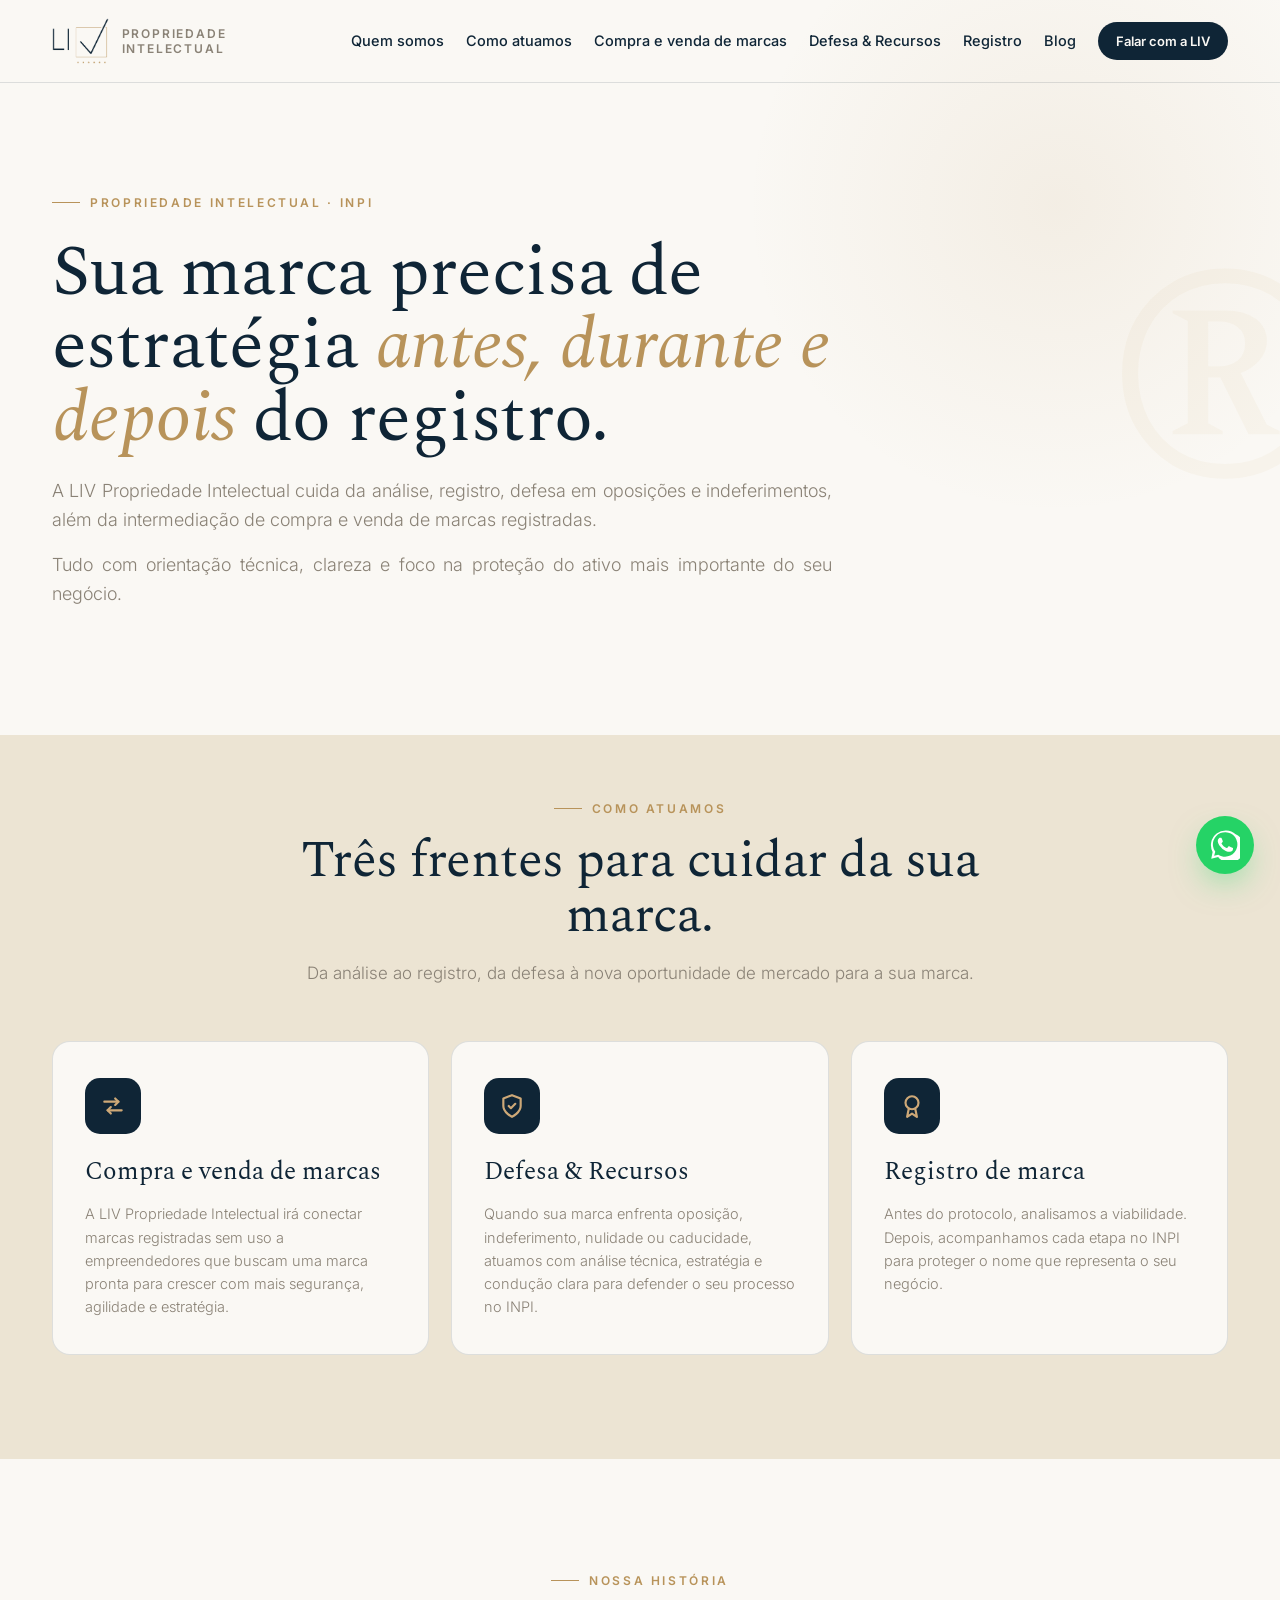
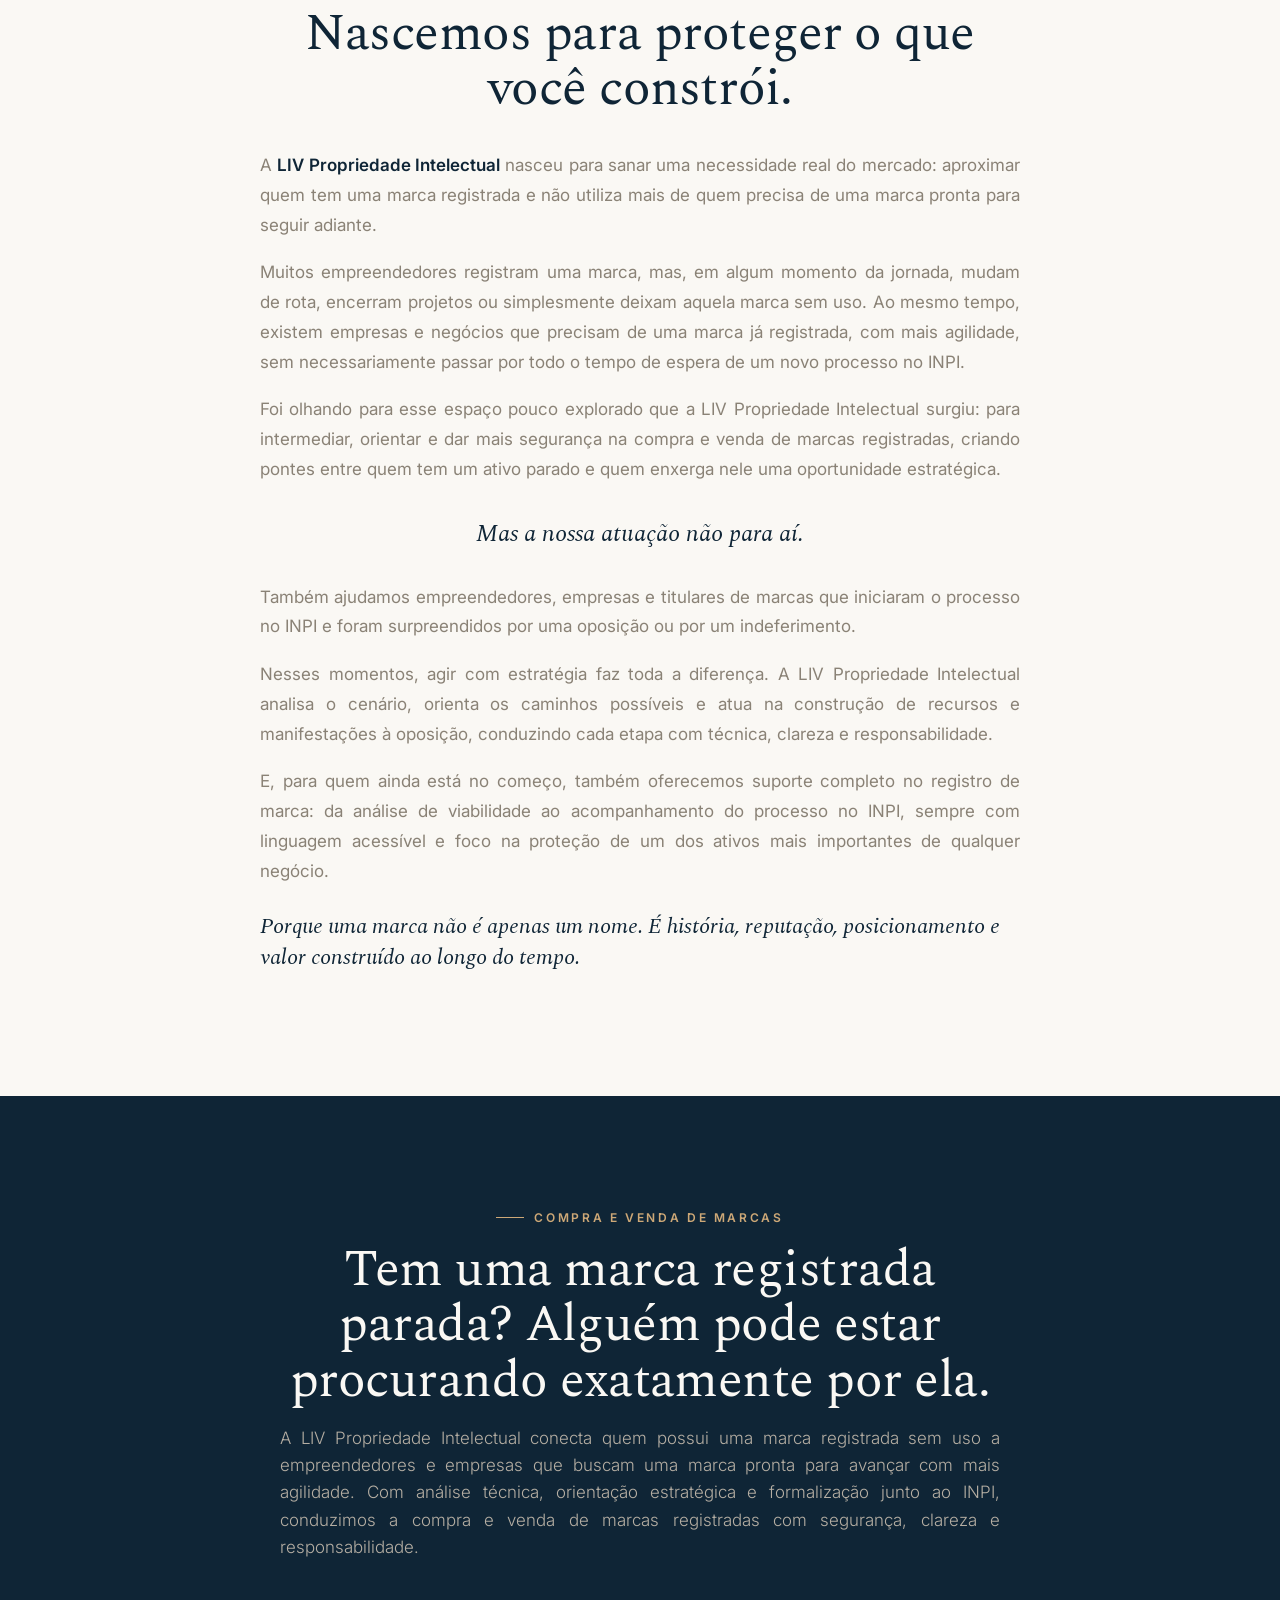
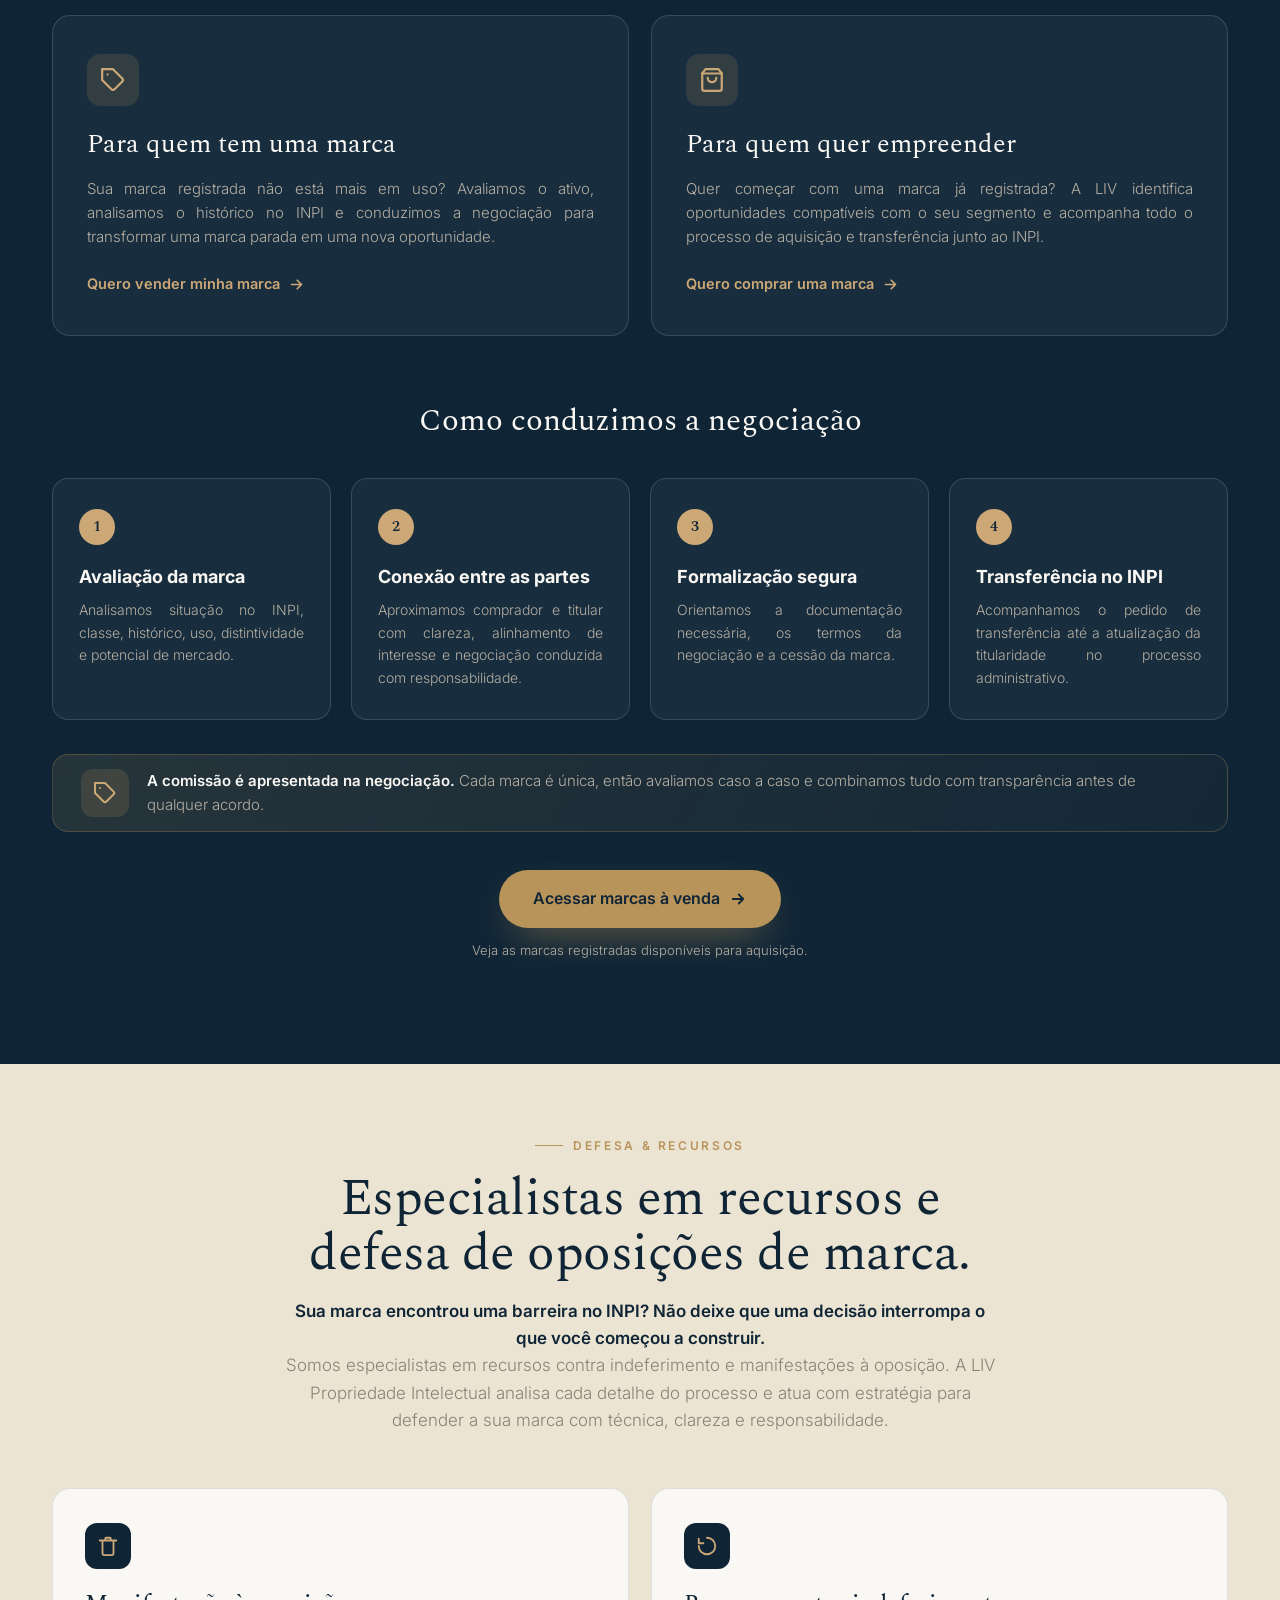
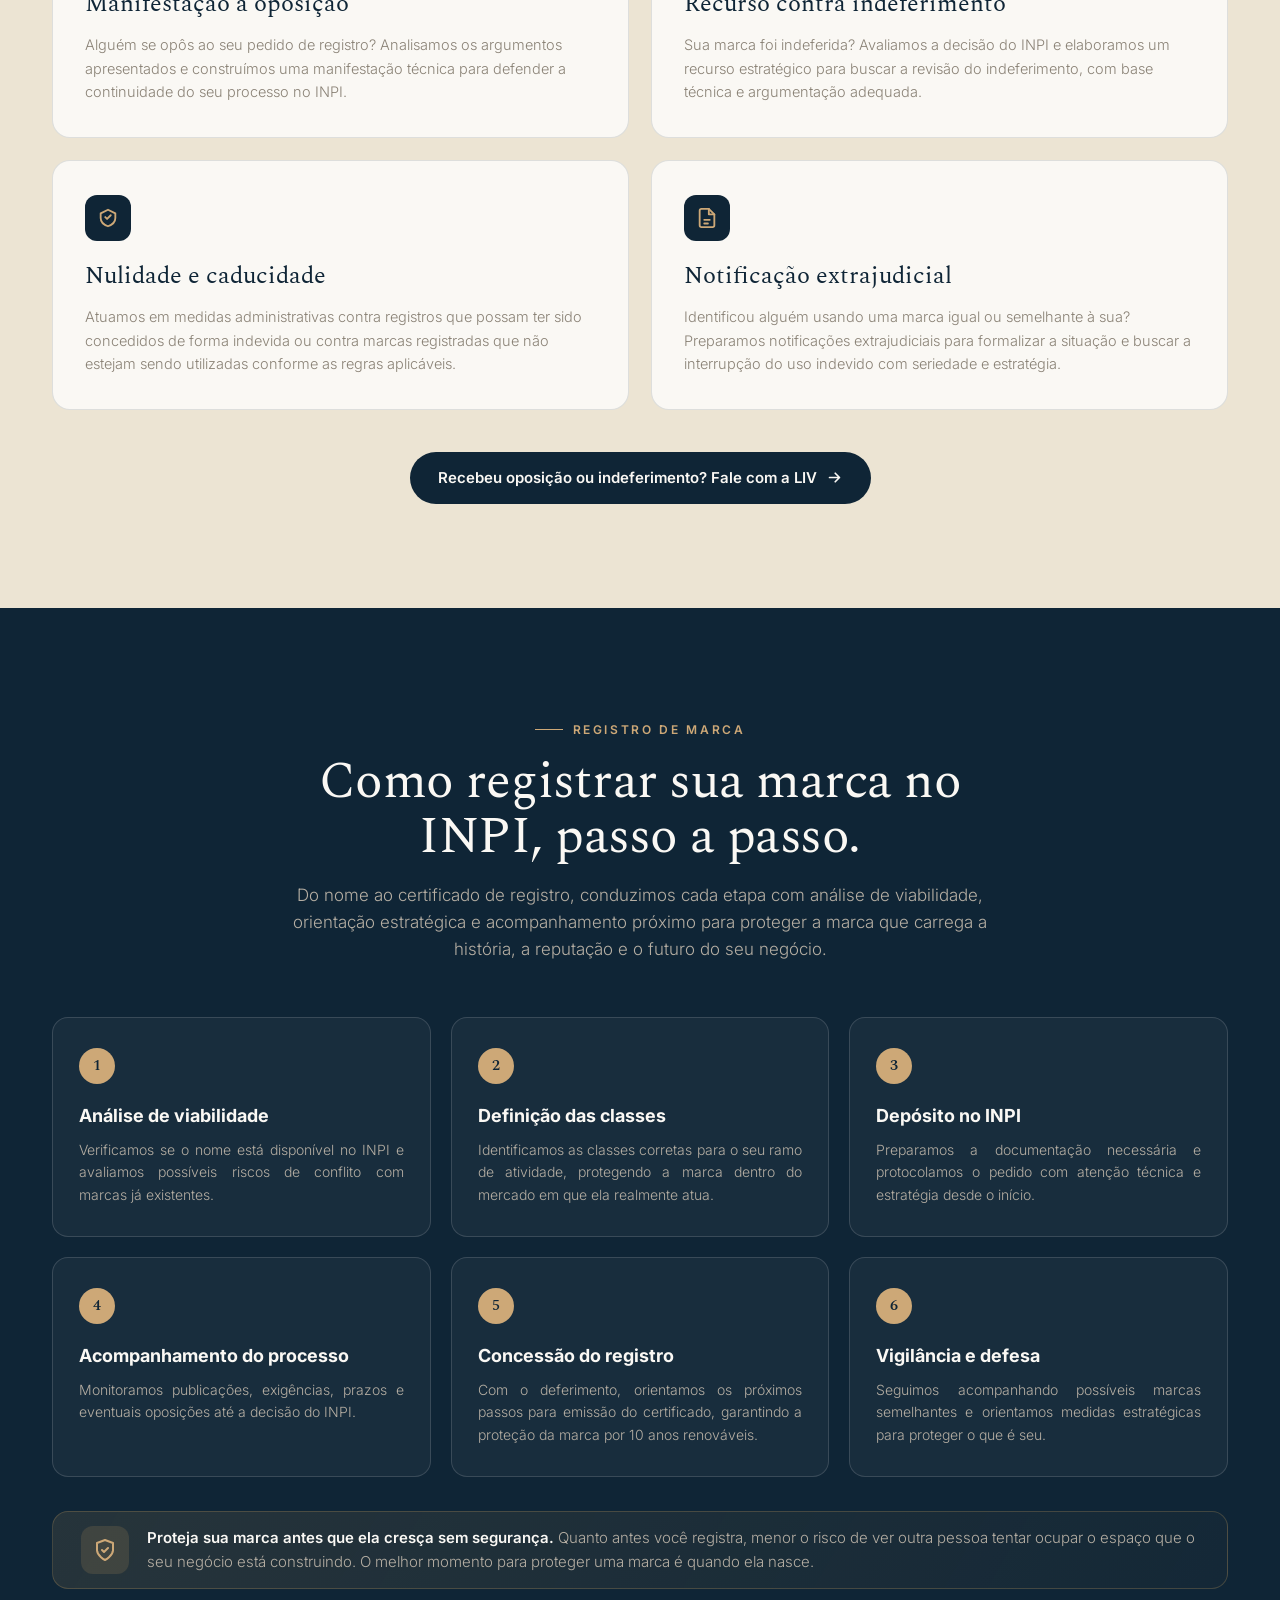
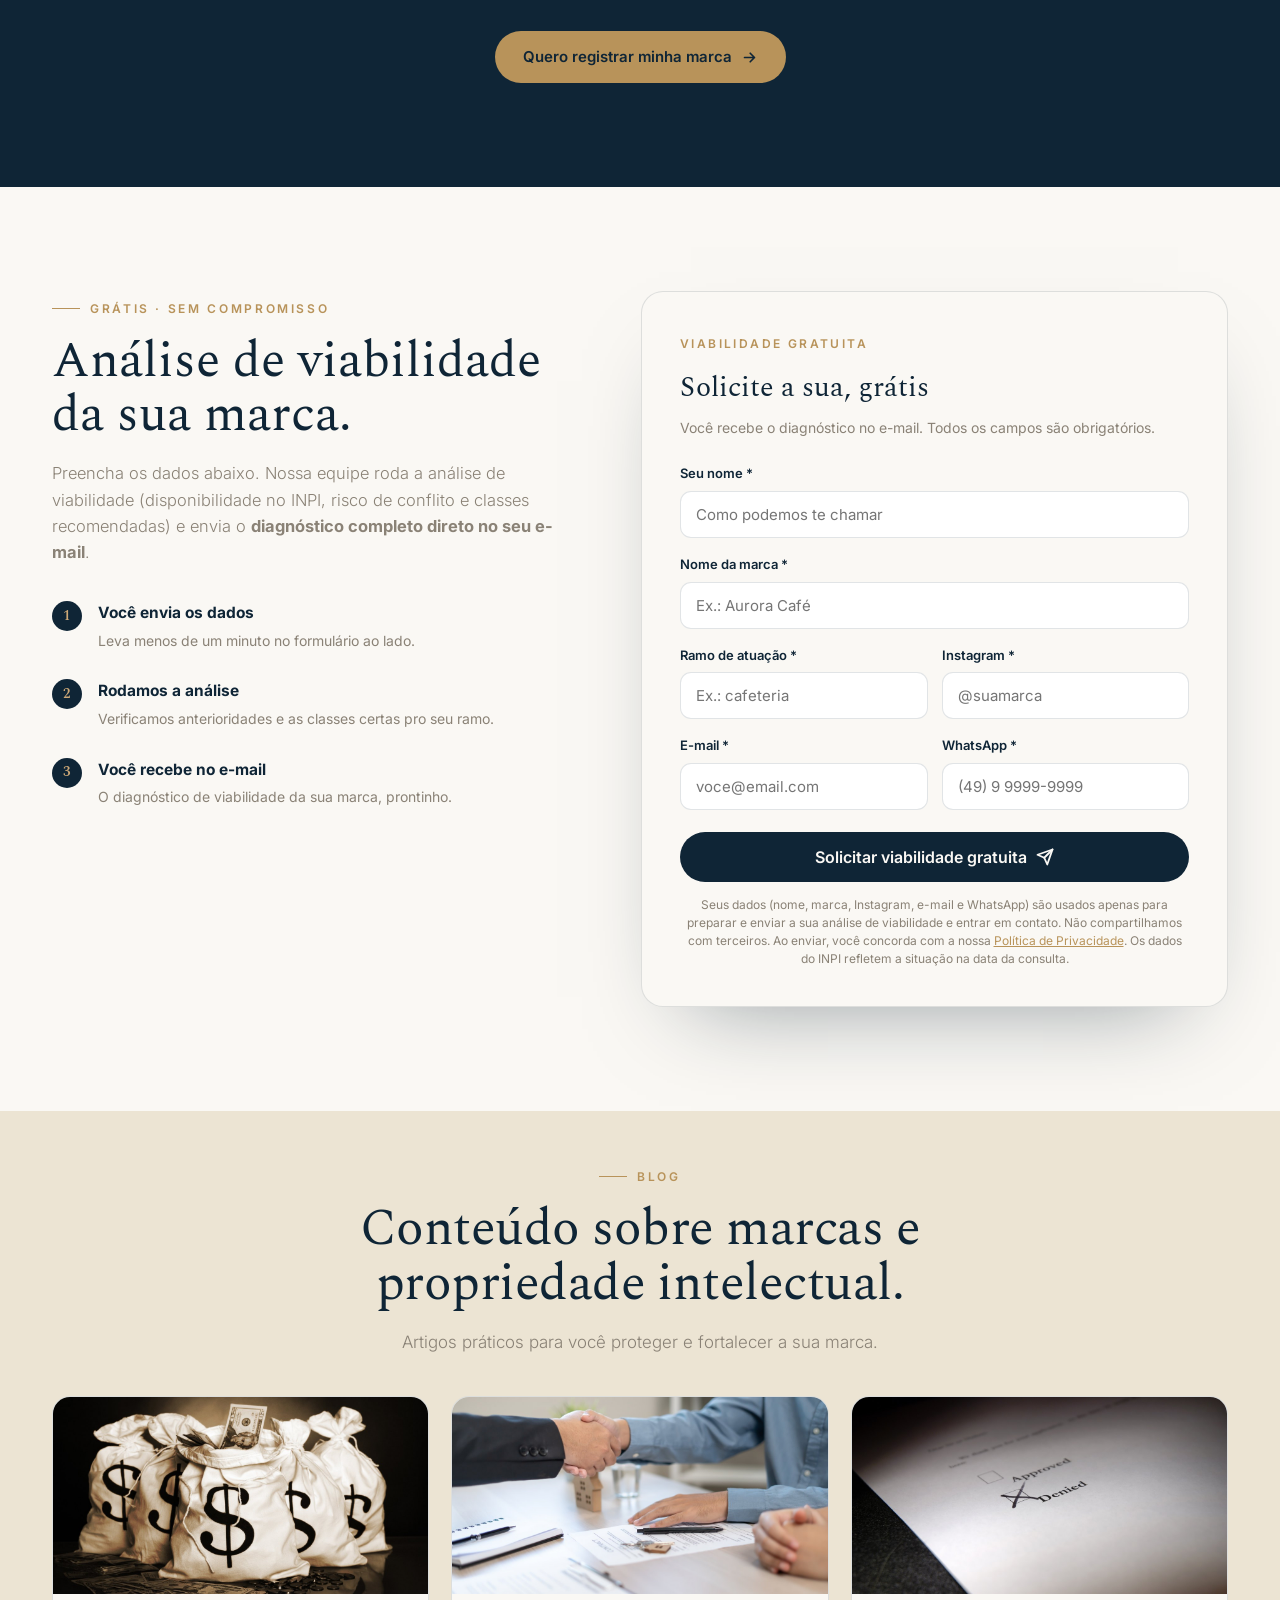
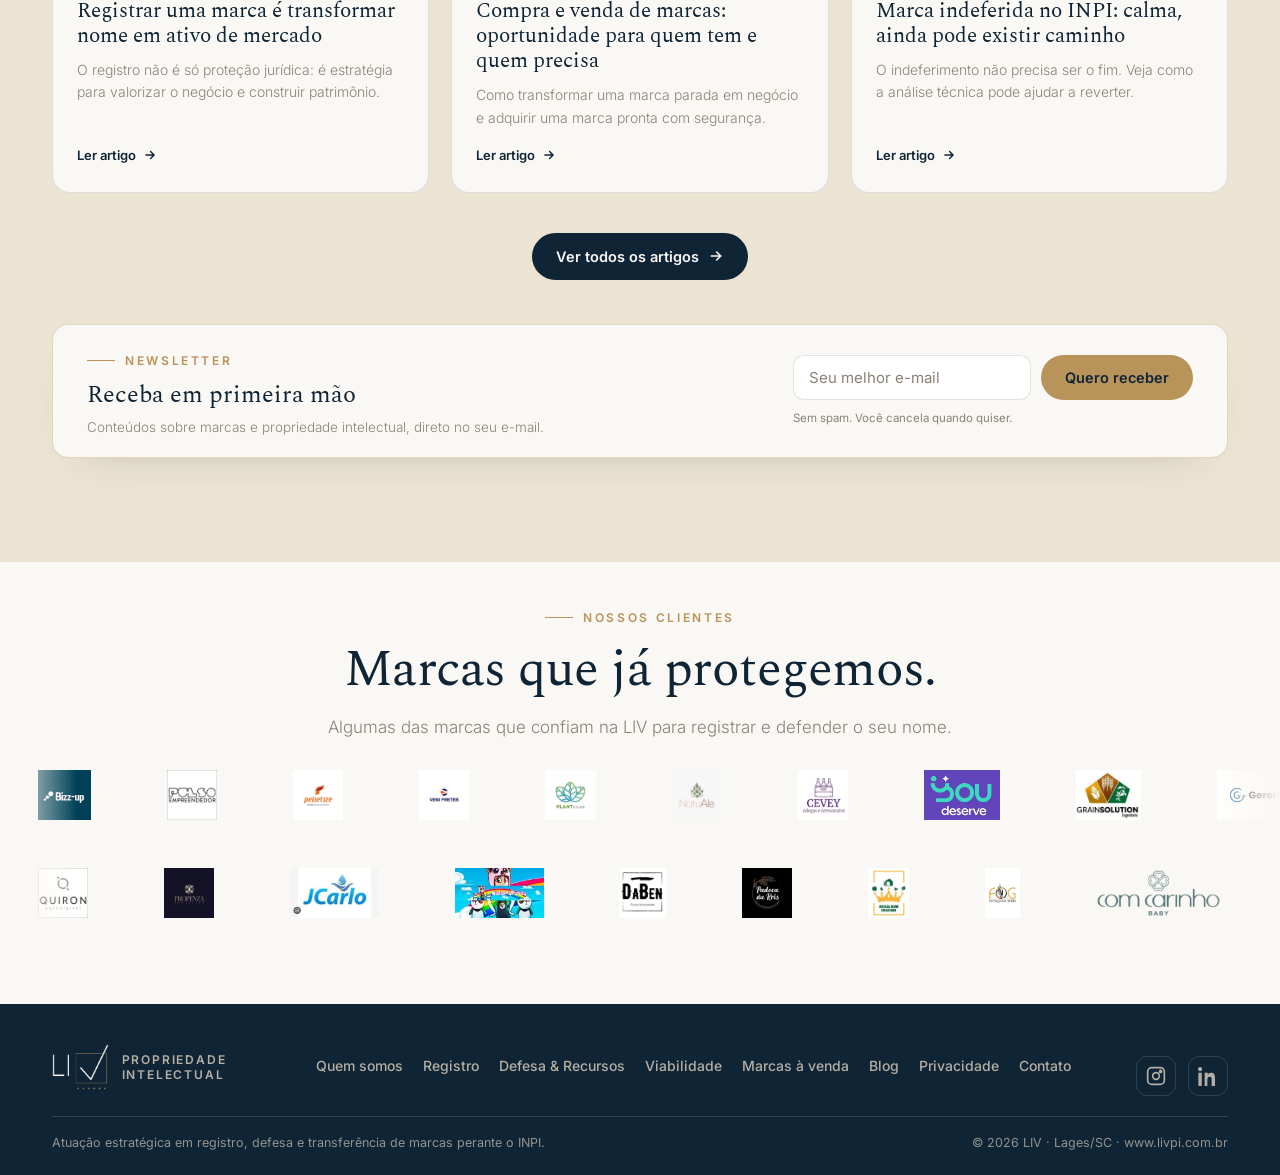
==== commit fe014c2e: "Home: remove a secao "Por que a LIV?" (repetia visualmente Como atuamos/Registro) — volta o fluxo Co" ====
--- a/index.html
+++ b/index.html
@@ -385,25 +385,6 @@
   </div>
 </section>
 
-<!-- ========================= POR QUE A LIV ========================= -->
-<section id="porque" class="pad" style="background:var(--midnight)">
-  <div class="wrap">
-    <div class="sec-head center reveal">
-      <span class="eyebrow" style="color:var(--brass-light)">Por que a LIV?</span>
-      <h2 style="color:var(--creme)">Tratamos a sua marca como um ativo, do início ao fim.</h2>
-      <p style="color:var(--stone-soft)">Mais do que protocolar pedidos, conduzimos cada etapa com técnica, clareza e estratégia, do registro à defesa e à transferência.</p>
-    </div>
-    <div class="pq-grid">
-      <div class="pq-item reveal"><span class="pq-ic"><svg width="22" height="22" viewBox="0 0 24 24" fill="none" stroke="currentColor" stroke-width="2" stroke-linecap="round" stroke-linejoin="round"><circle cx="11" cy="11" r="7"/><path d="M21 21l-4.3-4.3"/></svg></span><h4>Análise técnica</h4><p>Viabilidade, classes e riscos avaliados com critério antes de cada passo.</p></div>
-      <div class="pq-item reveal" style="transition-delay:.05s"><span class="pq-ic"><svg width="22" height="22" viewBox="0 0 24 24" fill="none" stroke="currentColor" stroke-width="2" stroke-linecap="round" stroke-linejoin="round"><path d="M21 15a2 2 0 0 1-2 2H7l-4 4V5a2 2 0 0 1 2-2h14a2 2 0 0 1 2 2z"/></svg></span><h4>Linguagem clara</h4><p>Explicamos cada etapa sem juridiquês: você entende o que está acontecendo.</p></div>
-      <div class="pq-item reveal" style="transition-delay:.1s"><span class="pq-ic"><svg width="22" height="22" viewBox="0 0 24 24" fill="none" stroke="currentColor" stroke-width="2" stroke-linecap="round" stroke-linejoin="round"><circle cx="12" cy="12" r="9"/><circle cx="12" cy="12" r="5"/><circle cx="12" cy="12" r="1.5"/></svg></span><h4>Estratégia</h4><p>Decisões pensadas para proteger e valorizar a marca, não só protocolar.</p></div>
-      <div class="pq-item reveal" style="transition-delay:.15s"><span class="pq-ic"><svg width="22" height="22" viewBox="0 0 24 24" fill="none" stroke="currentColor" stroke-width="2" stroke-linecap="round" stroke-linejoin="round"><path d="M2 12s3.5-7 10-7 10 7 10 7-3.5 7-10 7-10-7-10-7z"/><circle cx="12" cy="12" r="3"/></svg></span><h4>Acompanhamento</h4><p>Monitoramos prazos, exigências e publicações até a decisão do INPI.</p></div>
-      <div class="pq-item reveal" style="transition-delay:.05s"><span class="pq-ic"><svg width="22" height="22" viewBox="0 0 24 24" fill="none" stroke="currentColor" stroke-width="2" stroke-linecap="round" stroke-linejoin="round"><path d="M12 22s8-4 8-10V5l-8-3-8 3v7c0 6 8 10 8 10z"/><path d="M9 12l2 2 4-4"/></svg></span><h4>Defesa</h4><p>Recursos, oposições e nulidades conduzidos com técnica e argumentação.</p></div>
-      <div class="pq-item reveal" style="transition-delay:.1s"><span class="pq-ic"><svg width="22" height="22" viewBox="0 0 24 24" fill="none" stroke="currentColor" stroke-width="2" stroke-linecap="round" stroke-linejoin="round"><path d="M4 8h13"/><path d="M14 5l3 3-3 3"/><path d="M20 16H7"/><path d="M10 13l-3 3 3 3"/></svg></span><h4>Transferência</h4><p>Cessão e averbação de titularidade no INPI com segurança jurídica.</p></div>
-      <div class="pq-item reveal" style="transition-delay:.15s"><span class="pq-ic"><svg width="22" height="22" viewBox="0 0 24 24" fill="none" stroke="currentColor" stroke-width="2" stroke-linecap="round" stroke-linejoin="round"><path d="M3 17l6-6 4 4 7-7"/><path d="M17 8h4v4"/></svg></span><h4>Visão de ativo</h4><p>Tratamos a marca como patrimônio: pode crescer, ser defendida e negociada.</p></div>
-    </div>
-  </div>
-</section>
 
 <!-- ========================= QUEM SOMOS ========================= -->
 <section id="quem-somos" class="pad">
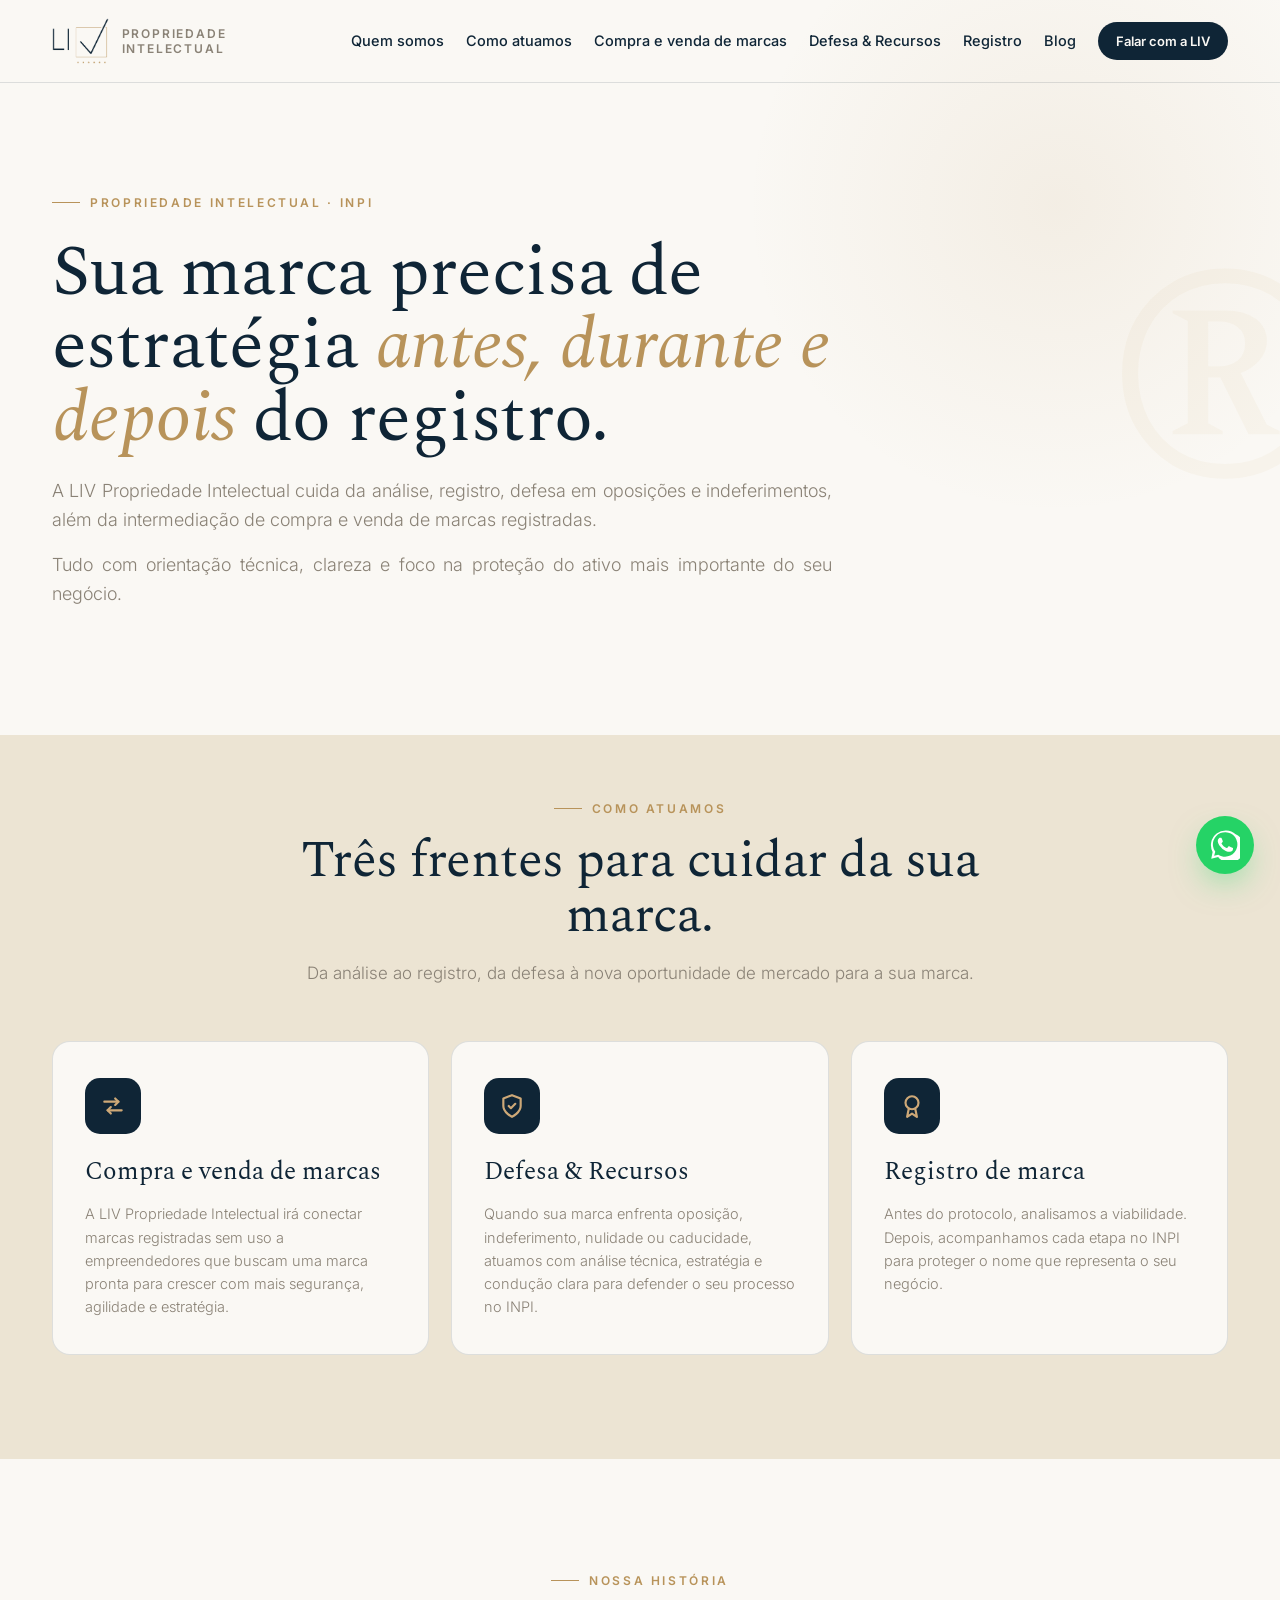
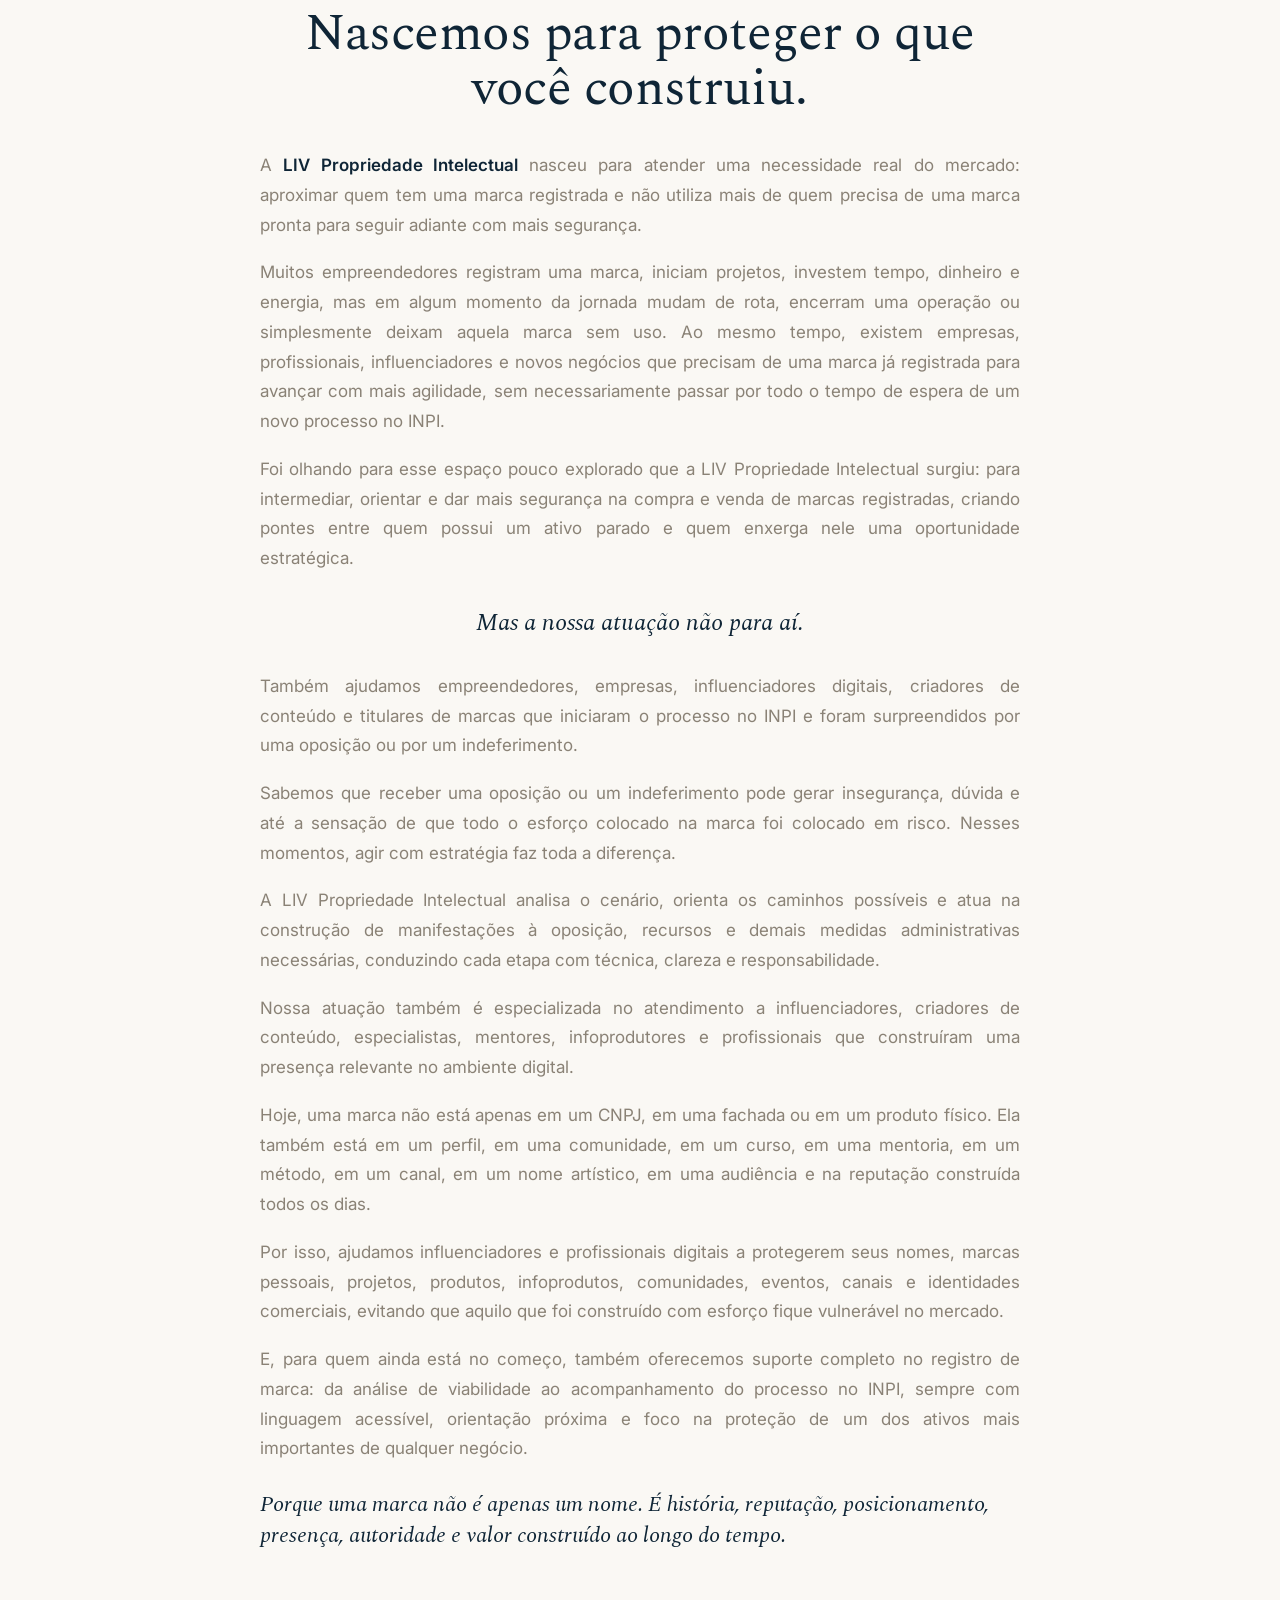
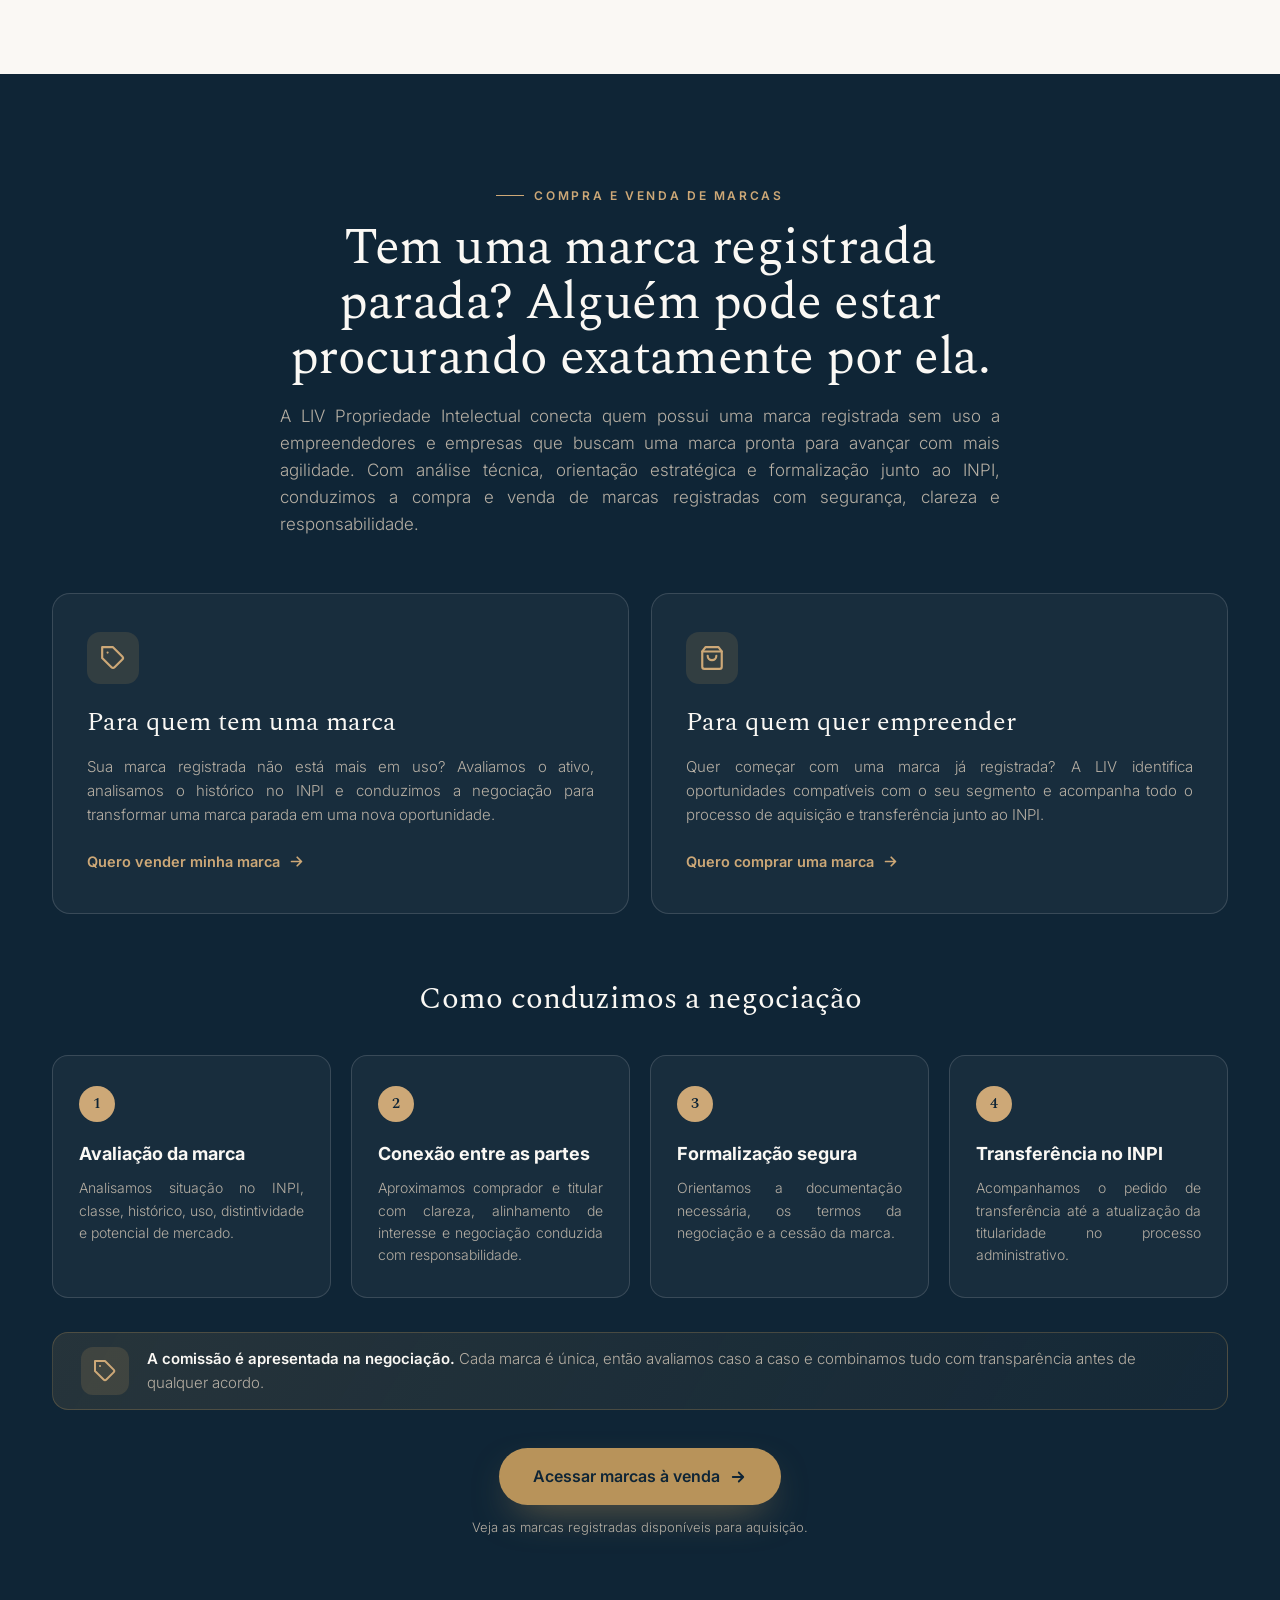
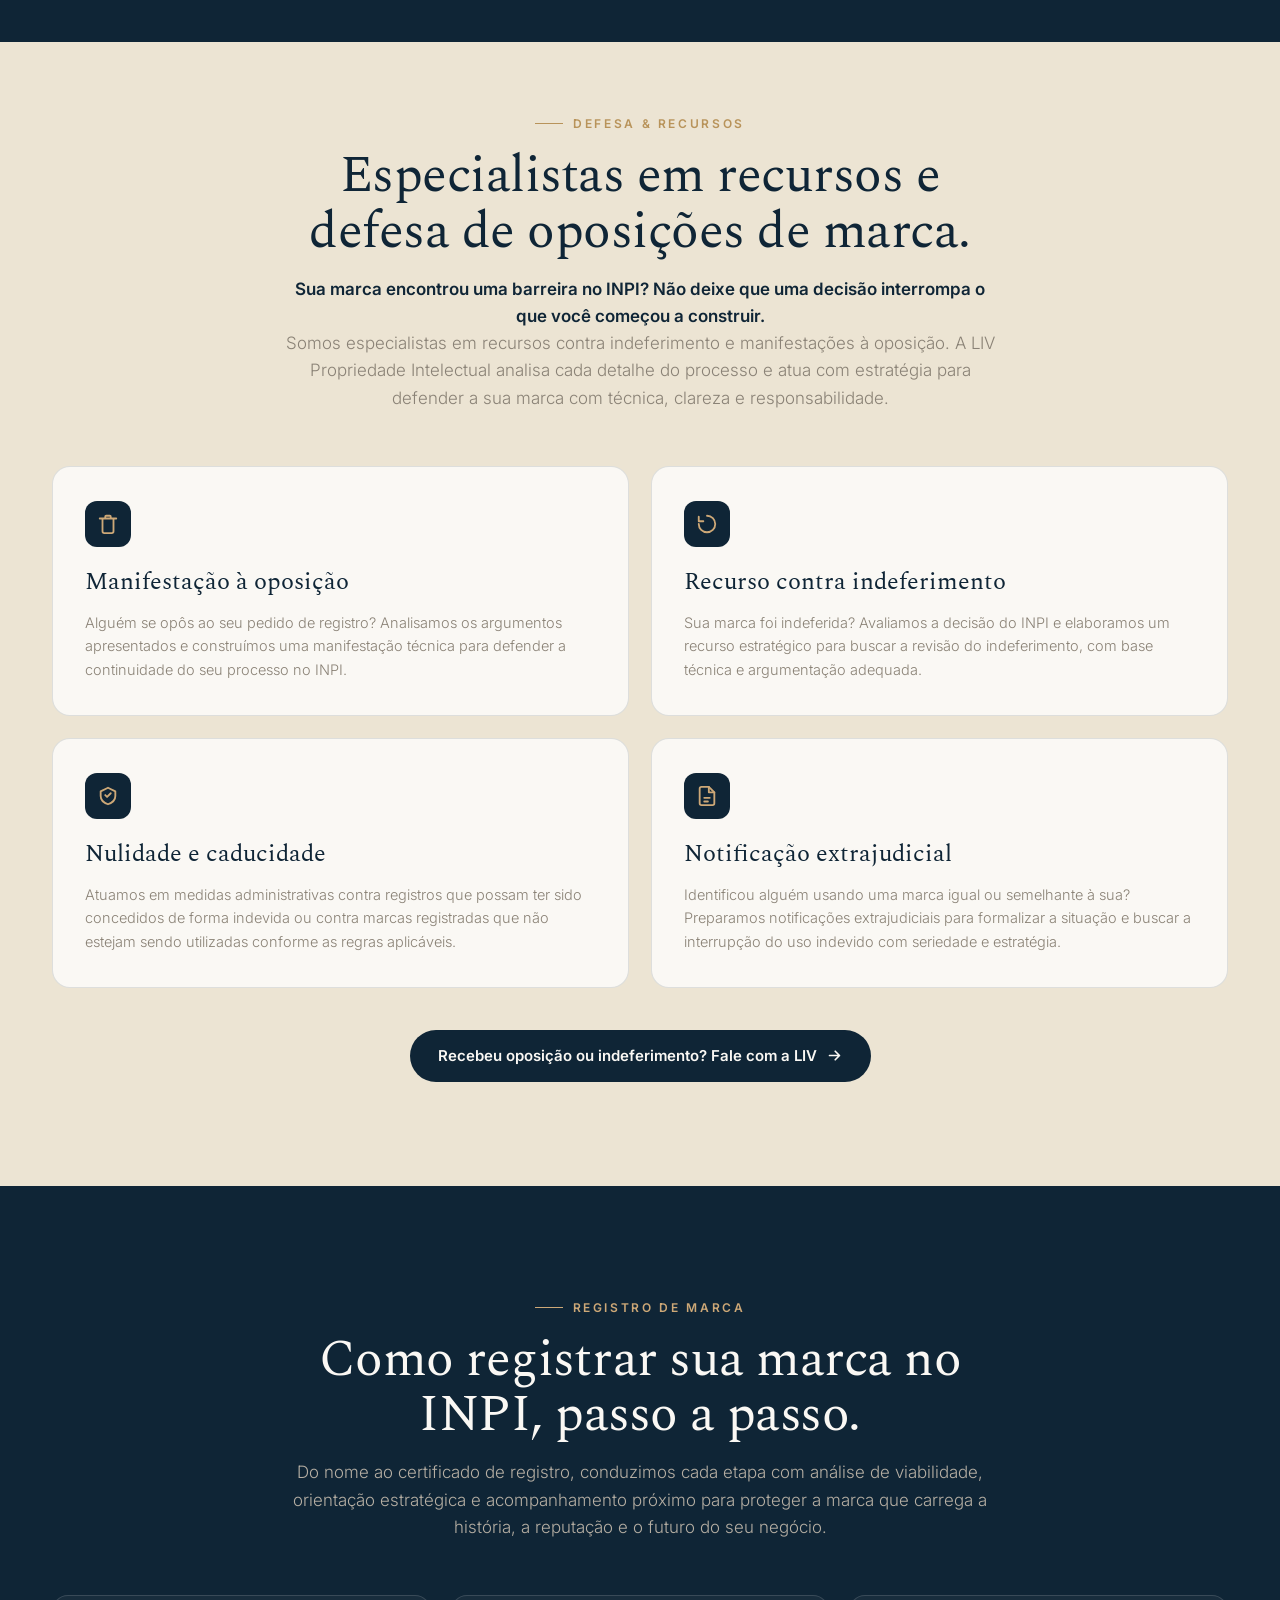
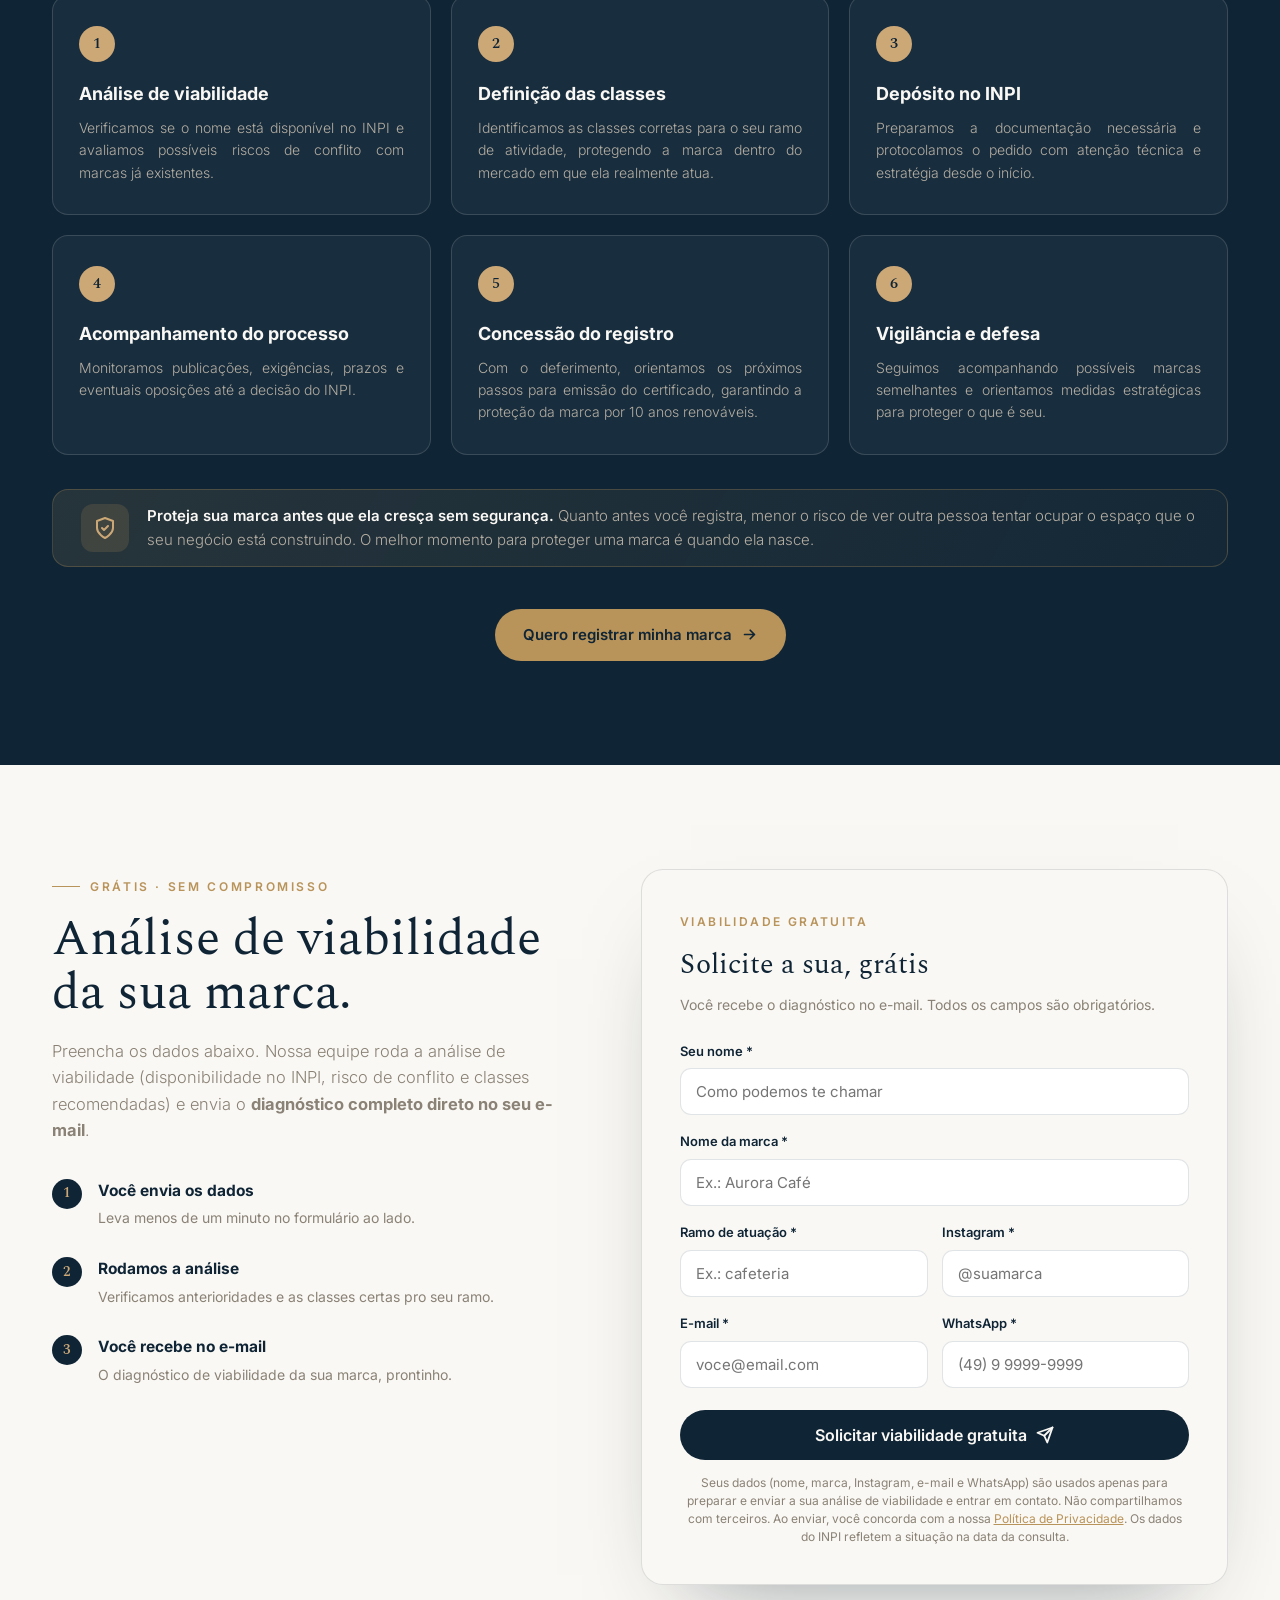
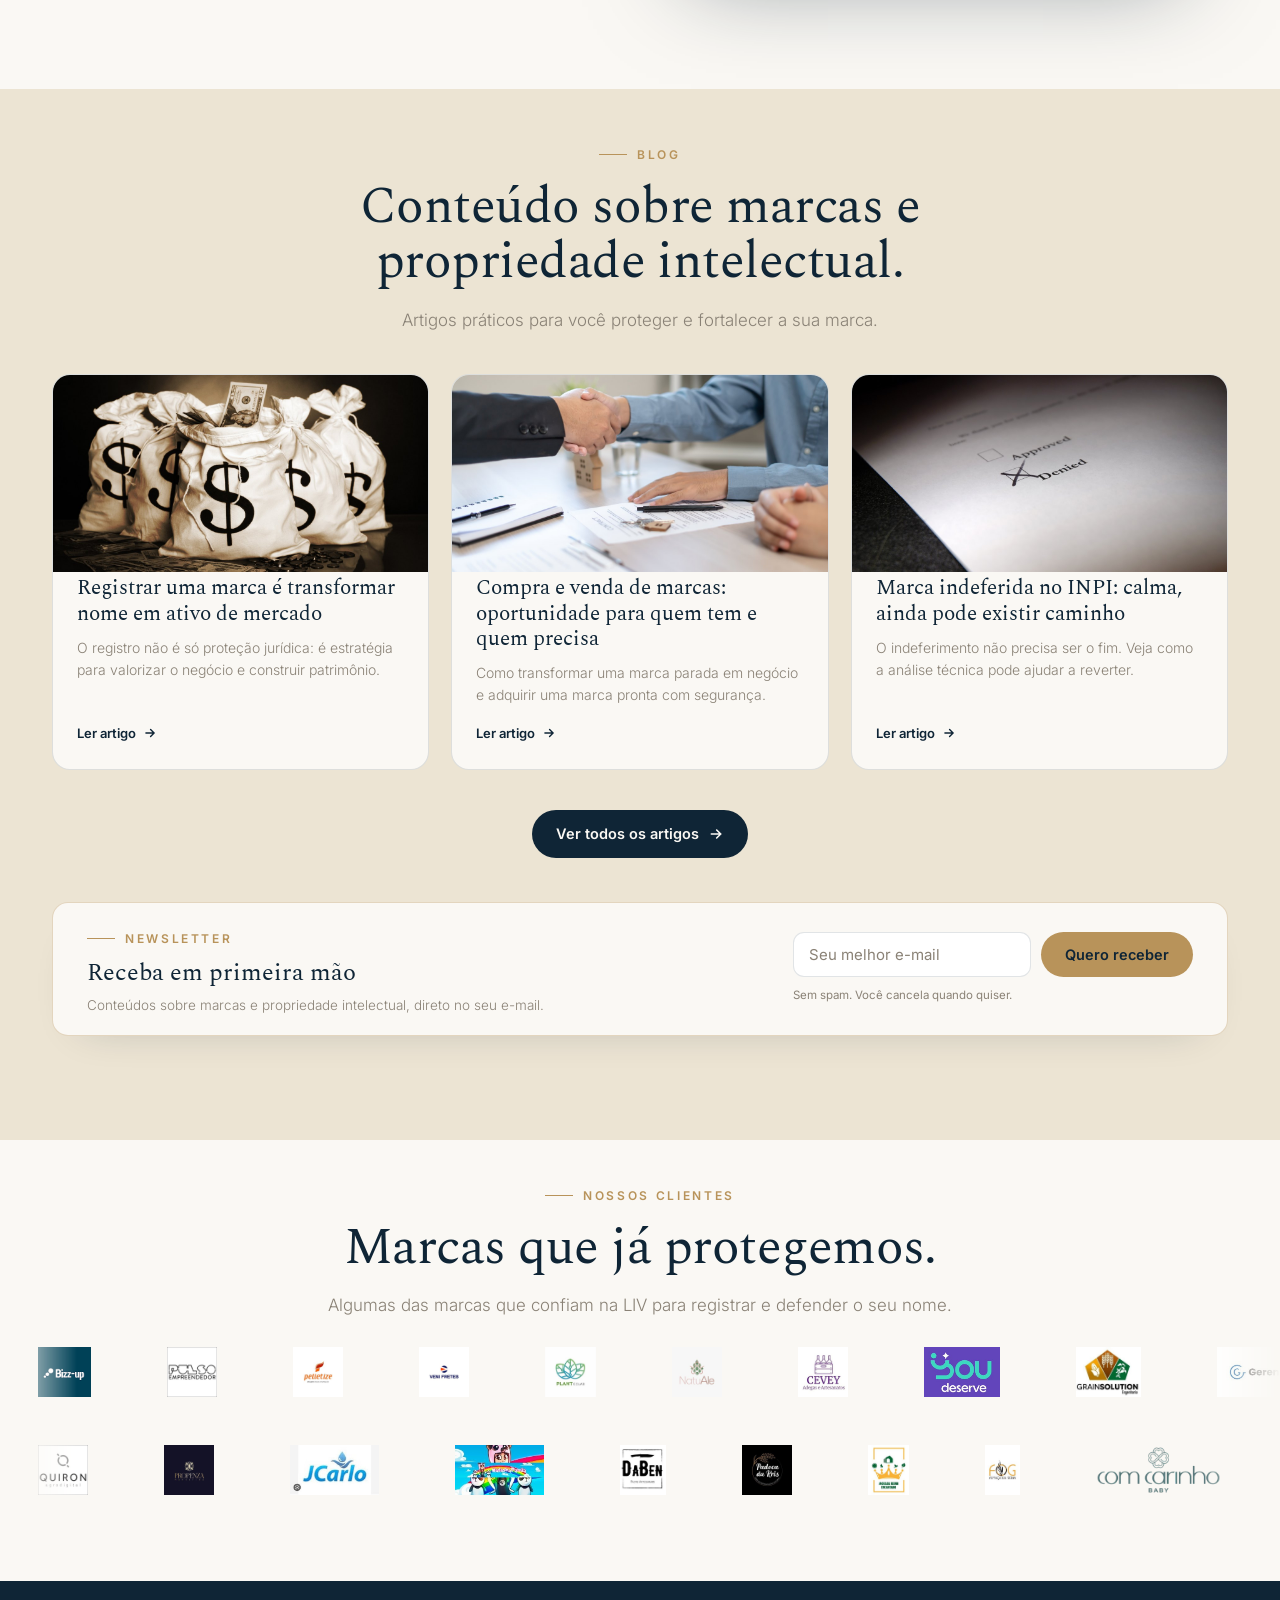
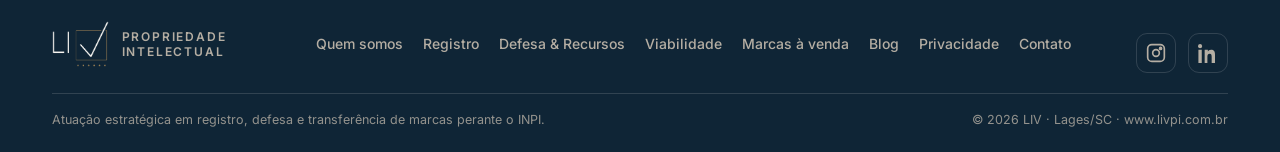
==== commit 3d518e60: "Nossa historia: texto ampliado (inclui influenciadores/criadores de conteudo, oposicao/indeferimento" ====
--- a/index.html
+++ b/index.html
@@ -391,17 +391,21 @@
   <div class="wrap">
     <div class="sec-head center reveal" style="margin-bottom:34px">
       <span class="eyebrow">Nossa história</span>
-      <h2>Nascemos para proteger o que você constrói.</h2>
+      <h2>Nascemos para proteger o que você construiu.</h2>
     </div>
     <div class="story reveal">
-      <p>A <strong>LIV Propriedade Intelectual</strong> nasceu para sanar uma necessidade real do mercado: aproximar quem tem uma marca registrada e não utiliza mais de quem precisa de uma marca pronta para seguir adiante.</p>
-      <p>Muitos empreendedores registram uma marca, mas, em algum momento da jornada, mudam de rota, encerram projetos ou simplesmente deixam aquela marca sem uso. Ao mesmo tempo, existem empresas e negócios que precisam de uma marca já registrada, com mais agilidade, sem necessariamente passar por todo o tempo de espera de um novo processo no INPI.</p>
-      <p>Foi olhando para esse espaço pouco explorado que a LIV Propriedade Intelectual surgiu: para intermediar, orientar e dar mais segurança na compra e venda de marcas registradas, criando pontes entre quem tem um ativo parado e quem enxerga nele uma oportunidade estratégica.</p>
+      <p>A <strong>LIV Propriedade Intelectual</strong> nasceu para atender uma necessidade real do mercado: aproximar quem tem uma marca registrada e não utiliza mais de quem precisa de uma marca pronta para seguir adiante com mais segurança.</p>
+      <p>Muitos empreendedores registram uma marca, iniciam projetos, investem tempo, dinheiro e energia, mas em algum momento da jornada mudam de rota, encerram uma operação ou simplesmente deixam aquela marca sem uso. Ao mesmo tempo, existem empresas, profissionais, influenciadores e novos negócios que precisam de uma marca já registrada para avançar com mais agilidade, sem necessariamente passar por todo o tempo de espera de um novo processo no INPI.</p>
+      <p>Foi olhando para esse espaço pouco explorado que a LIV Propriedade Intelectual surgiu: para intermediar, orientar e dar mais segurança na compra e venda de marcas registradas, criando pontes entre quem possui um ativo parado e quem enxerga nele uma oportunidade estratégica.</p>
       <p class="lead-line">Mas a nossa atuação não para aí.</p>
-      <p>Também ajudamos empreendedores, empresas e titulares de marcas que iniciaram o processo no INPI e foram surpreendidos por uma oposição ou por um indeferimento.</p>
-      <p>Nesses momentos, agir com estratégia faz toda a diferença. A LIV Propriedade Intelectual analisa o cenário, orienta os caminhos possíveis e atua na construção de recursos e manifestações à oposição, conduzindo cada etapa com técnica, clareza e responsabilidade.</p>
-      <p>E, para quem ainda está no começo, também oferecemos suporte completo no registro de marca: da análise de viabilidade ao acompanhamento do processo no INPI, sempre com linguagem acessível e foco na proteção de um dos ativos mais importantes de qualquer negócio.</p>
-      <p class="closing">Porque uma marca não é apenas um nome. É história, reputação, posicionamento e valor construído ao longo do tempo.</p>
+      <p>Também ajudamos empreendedores, empresas, influenciadores digitais, criadores de conteúdo e titulares de marcas que iniciaram o processo no INPI e foram surpreendidos por uma oposição ou por um indeferimento.</p>
+      <p>Sabemos que receber uma oposição ou um indeferimento pode gerar insegurança, dúvida e até a sensação de que todo o esforço colocado na marca foi colocado em risco. Nesses momentos, agir com estratégia faz toda a diferença.</p>
+      <p>A LIV Propriedade Intelectual analisa o cenário, orienta os caminhos possíveis e atua na construção de manifestações à oposição, recursos e demais medidas administrativas necessárias, conduzindo cada etapa com técnica, clareza e responsabilidade.</p>
+      <p>Nossa atuação também é especializada no atendimento a influenciadores, criadores de conteúdo, especialistas, mentores, infoprodutores e profissionais que construíram uma presença relevante no ambiente digital.</p>
+      <p>Hoje, uma marca não está apenas em um CNPJ, em uma fachada ou em um produto físico. Ela também está em um perfil, em uma comunidade, em um curso, em uma mentoria, em um método, em um canal, em um nome artístico, em uma audiência e na reputação construída todos os dias.</p>
+      <p>Por isso, ajudamos influenciadores e profissionais digitais a protegerem seus nomes, marcas pessoais, projetos, produtos, infoprodutos, comunidades, eventos, canais e identidades comerciais, evitando que aquilo que foi construído com esforço fique vulnerável no mercado.</p>
+      <p>E, para quem ainda está no começo, também oferecemos suporte completo no registro de marca: da análise de viabilidade ao acompanhamento do processo no INPI, sempre com linguagem acessível, orientação próxima e foco na proteção de um dos ativos mais importantes de qualquer negócio.</p>
+      <p class="closing">Porque uma marca não é apenas um nome. É história, reputação, posicionamento, presença, autoridade e valor construído ao longo do tempo.</p>
     </div>  </div>
 </section>
 
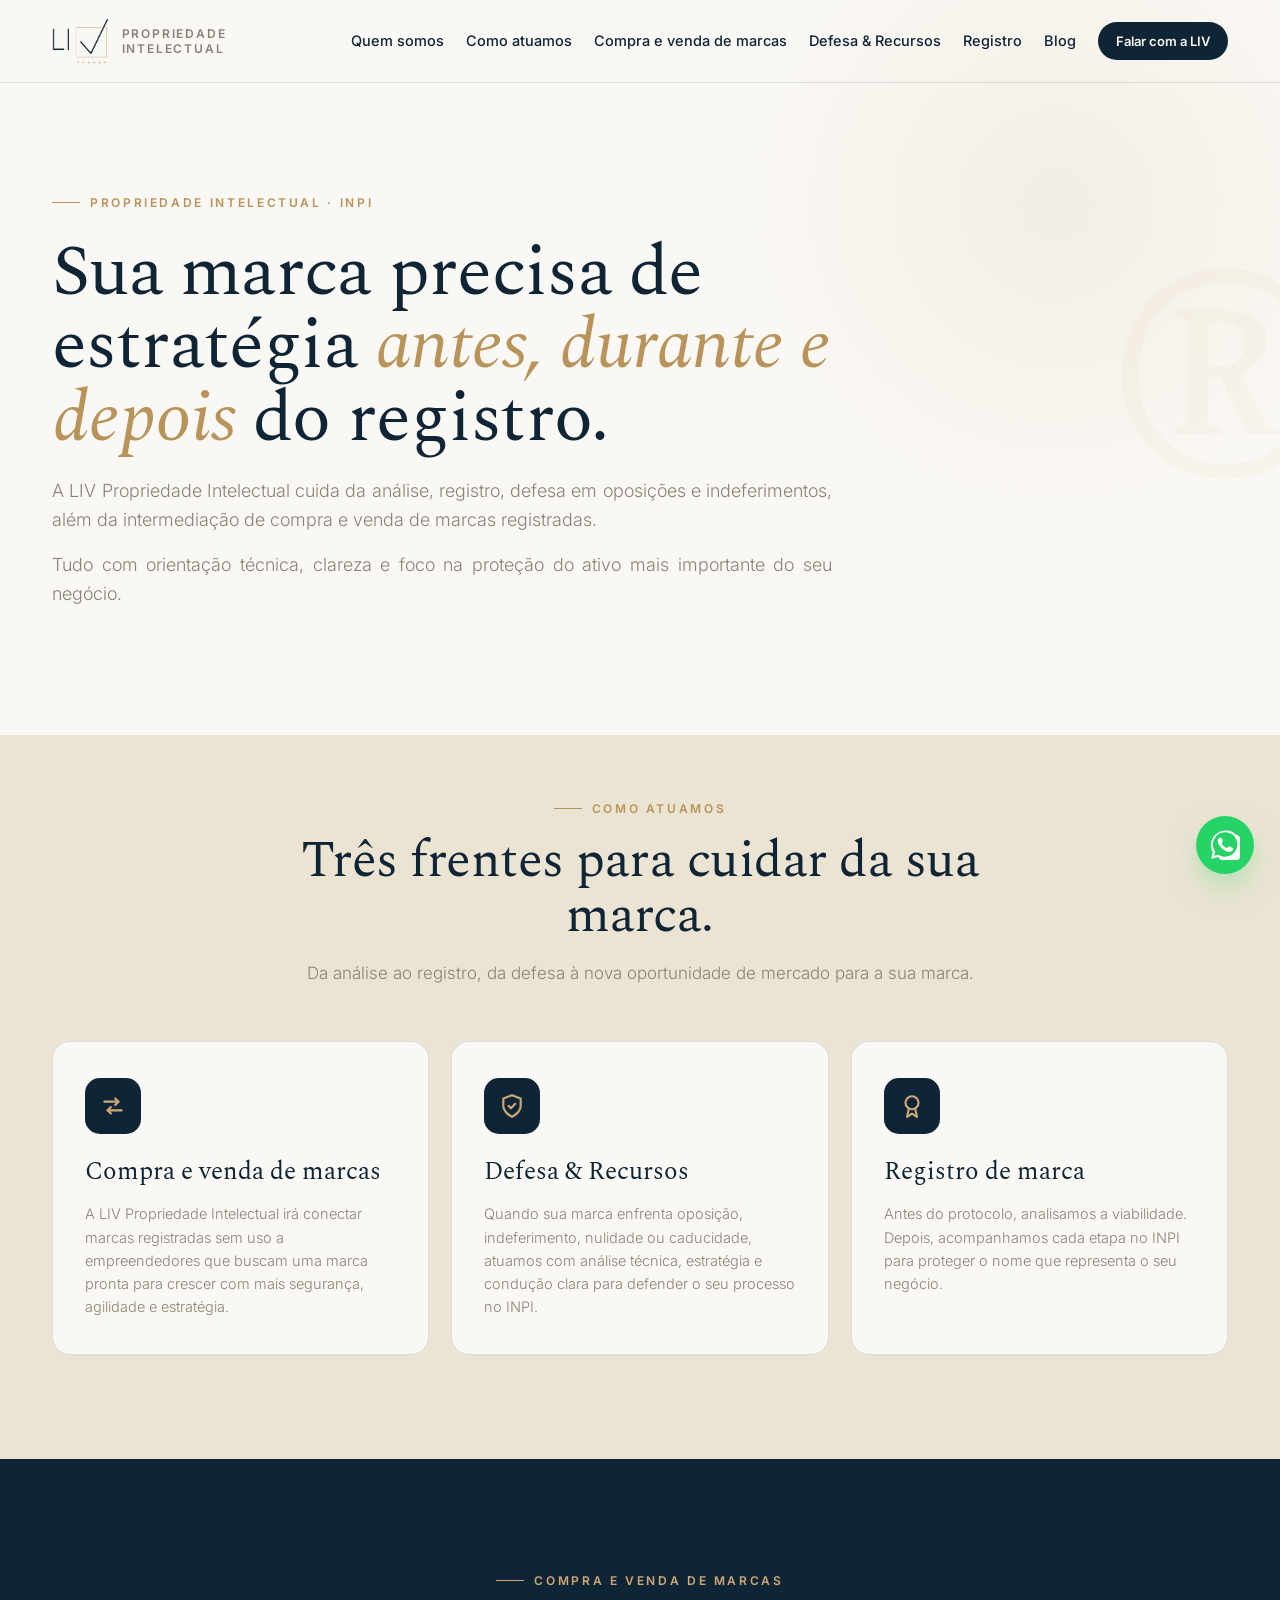
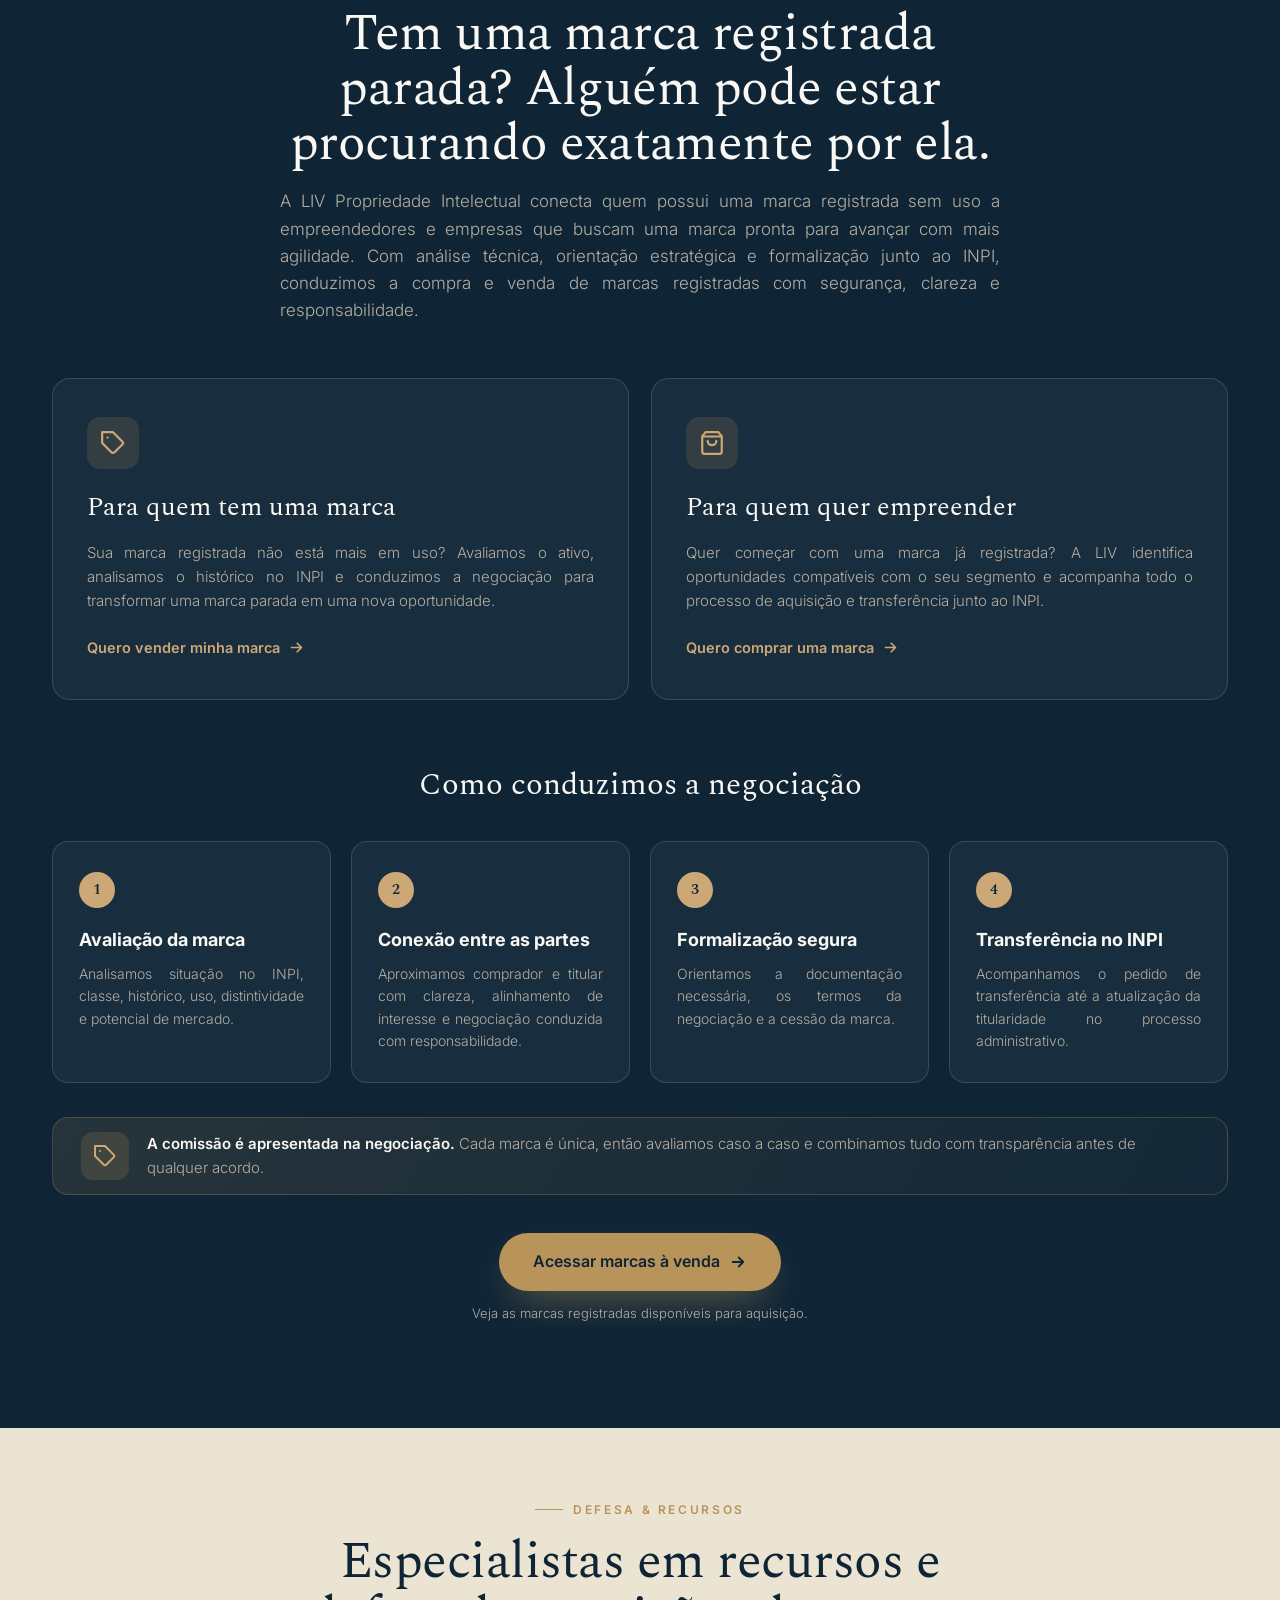
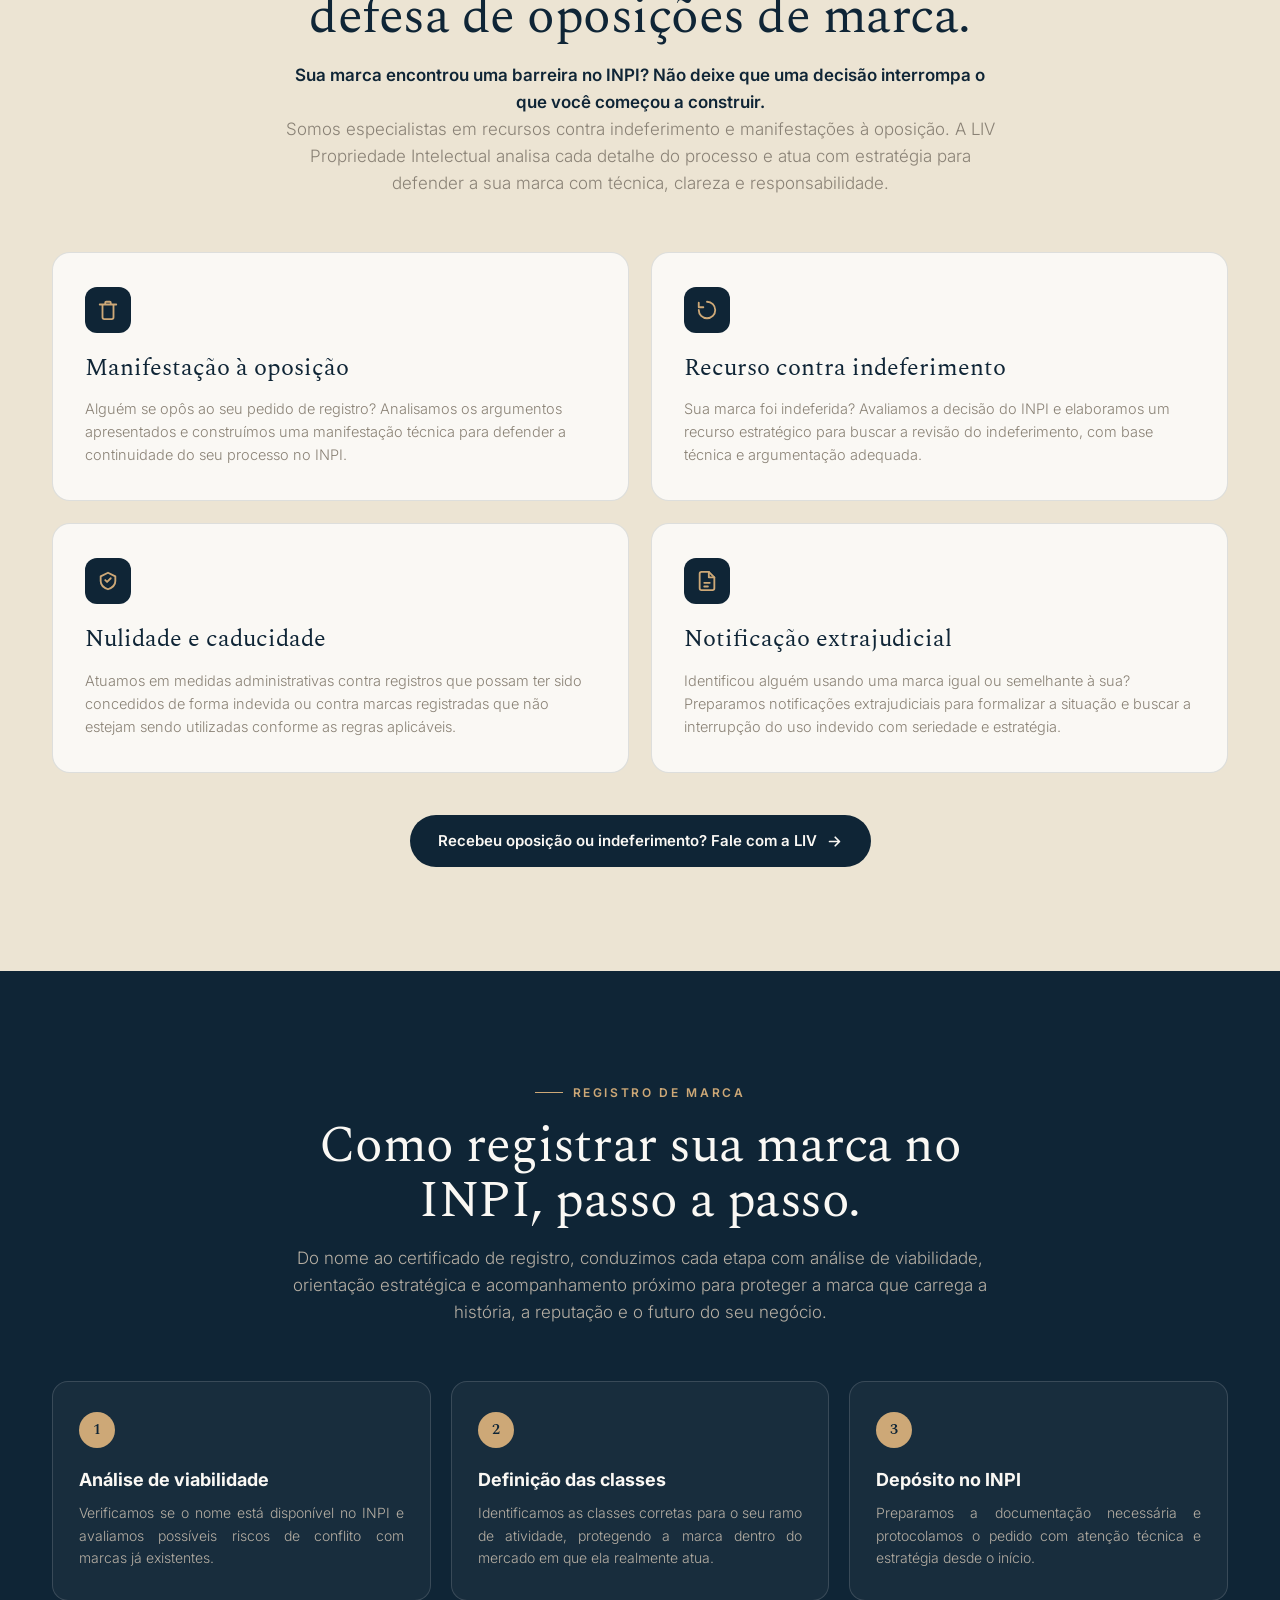
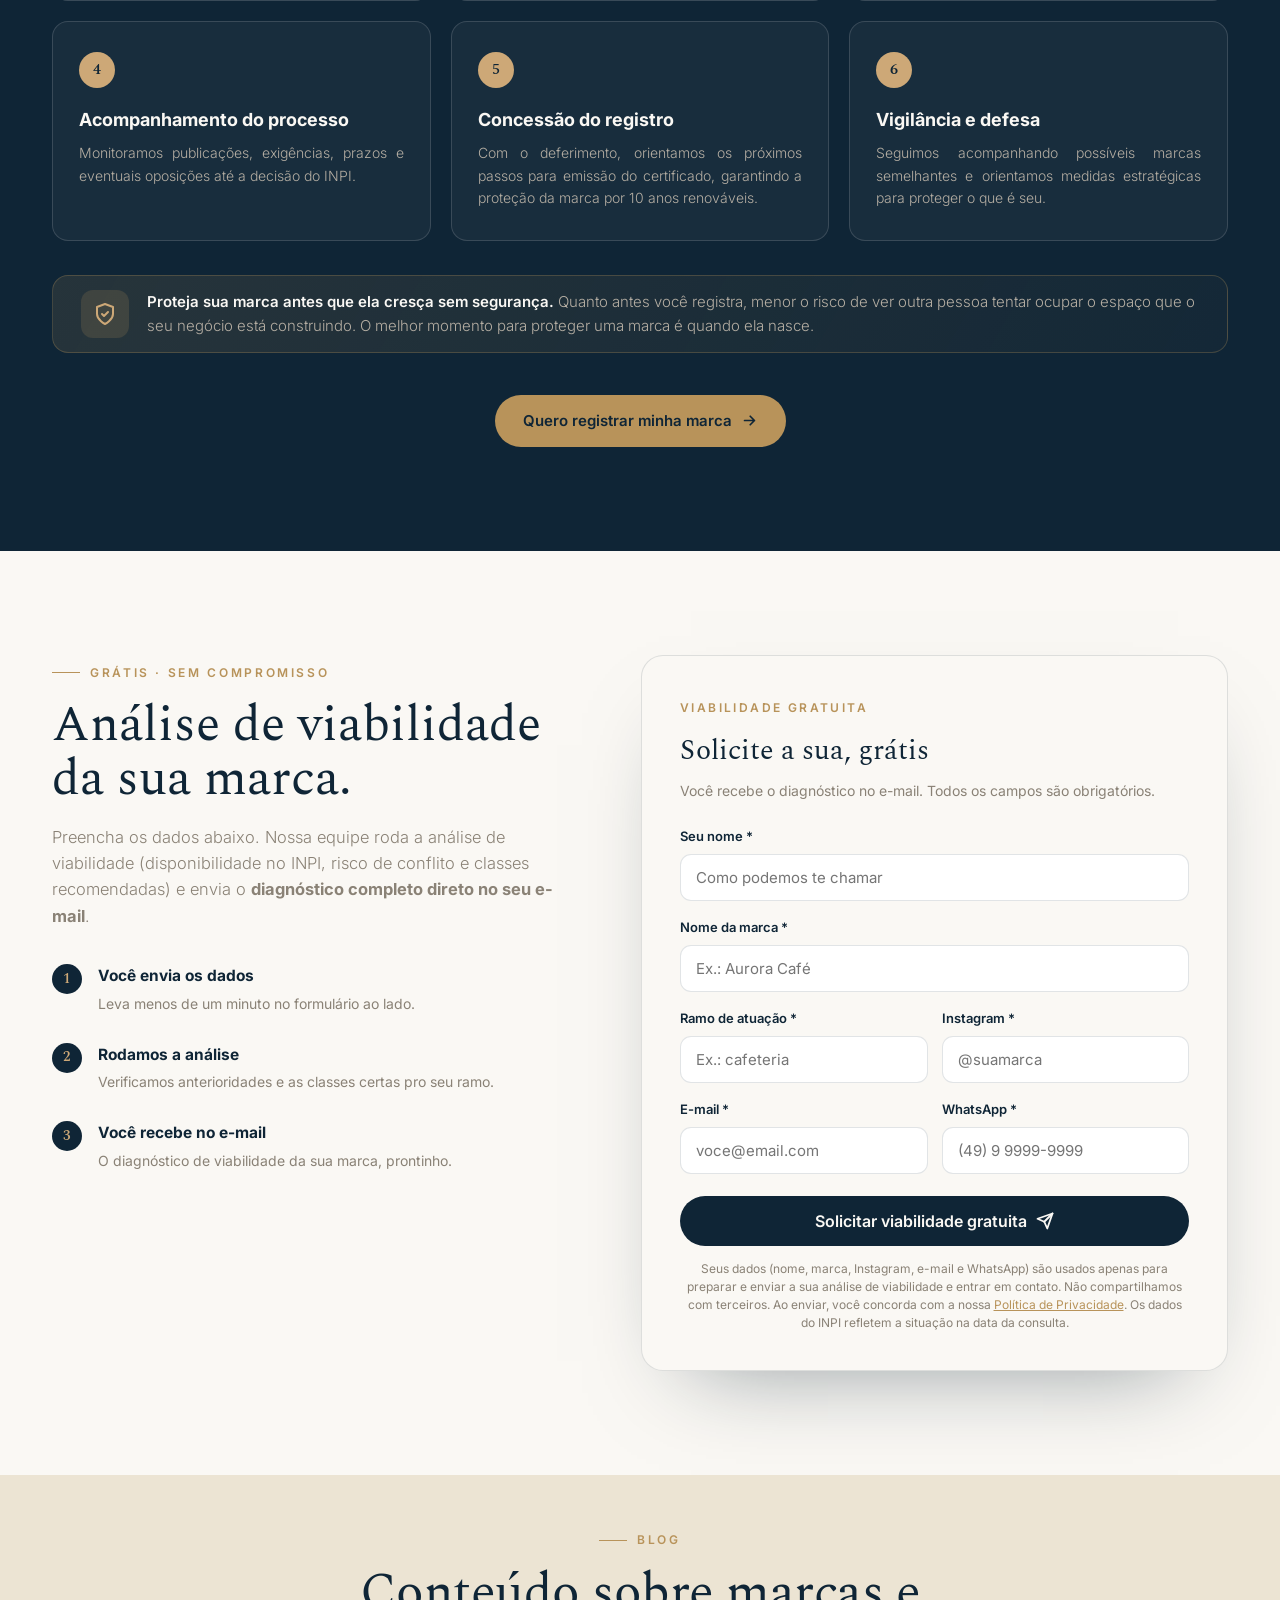
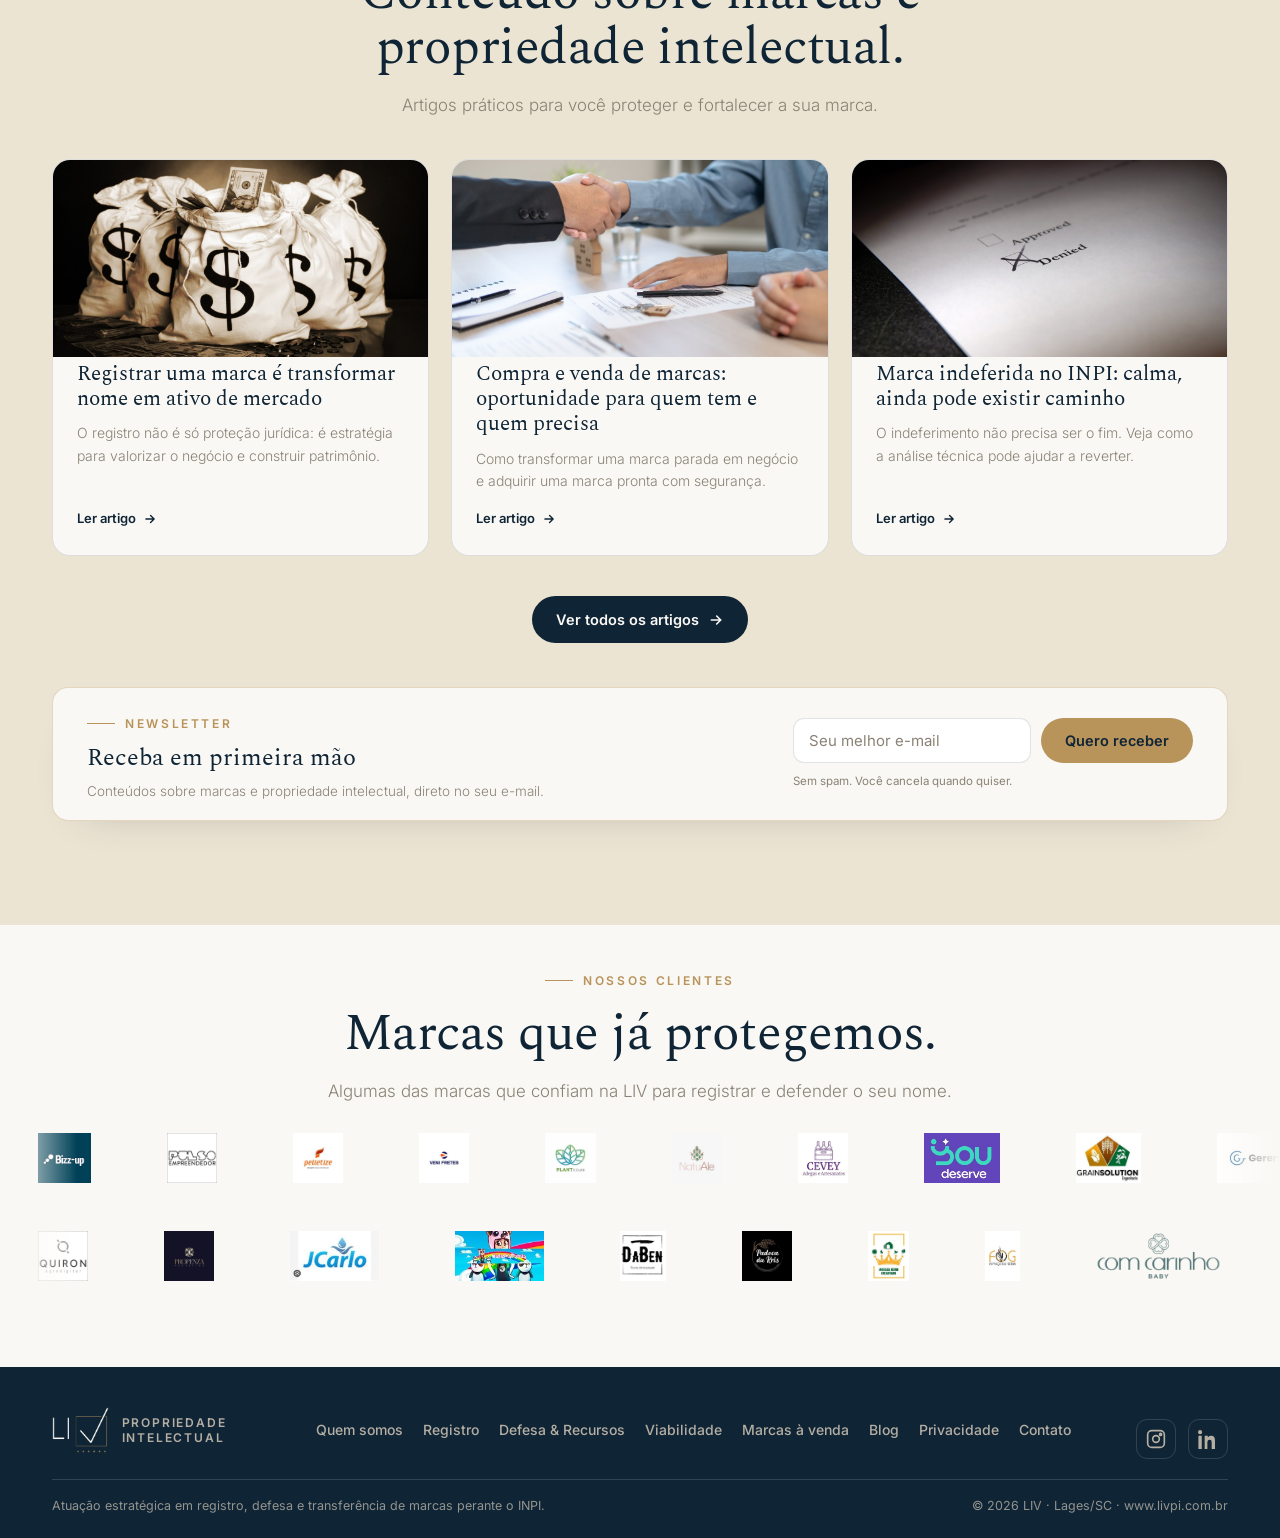
==== commit 81cb18f8: "Move "Quem somos" para página própria (quem-somos.html) - Nova página secundária quem-somos.html com" ====
--- a/index.html
+++ b/index.html
@@ -96,7 +96,6 @@
 .pad{padding:104px 0}
 
 /* ===== QUEM SOMOS ===== */
-#quem-somos{background:var(--creme)}
 .about-grid{display:grid;grid-template-columns:1.05fr .95fr;gap:64px;align-items:center}
 .about-text h2{font-family:var(--serif);font-weight:400;font-size:clamp(30px,3.6vw,46px);line-height:1.1;margin:16px 0 20px}
 .about-text p{color:var(--stone);font-size:16.5px;margin-bottom:16px;font-weight:300}
@@ -334,7 +333,7 @@
       <span class="logo-txt">Propriedade Intelectual</span>
     </a>
     <nav class="nav-links" id="navLinks">
-      <a href="#quem-somos">Quem somos</a>
+      <a href="quem-somos.html">Quem somos</a>
       <a href="#atuacao">Como atuamos</a>
       <a href="#compra-venda">Compra e venda de marcas</a>
       <a href="#defesa">Defesa &amp; Recursos</a>
@@ -386,28 +385,6 @@
 </section>
 
 
-<!-- ========================= QUEM SOMOS ========================= -->
-<section id="quem-somos" class="pad">
-  <div class="wrap">
-    <div class="sec-head center reveal" style="margin-bottom:34px">
-      <span class="eyebrow">Nossa história</span>
-      <h2>Nascemos para proteger o que você construiu.</h2>
-    </div>
-    <div class="story reveal">
-      <p>A <strong>LIV Propriedade Intelectual</strong> nasceu para atender uma necessidade real do mercado: aproximar quem tem uma marca registrada e não utiliza mais de quem precisa de uma marca pronta para seguir adiante com mais segurança.</p>
-      <p>Muitos empreendedores registram uma marca, iniciam projetos, investem tempo, dinheiro e energia, mas em algum momento da jornada mudam de rota, encerram uma operação ou simplesmente deixam aquela marca sem uso. Ao mesmo tempo, existem empresas, profissionais, influenciadores e novos negócios que precisam de uma marca já registrada para avançar com mais agilidade, sem necessariamente passar por todo o tempo de espera de um novo processo no INPI.</p>
-      <p>Foi olhando para esse espaço pouco explorado que a LIV Propriedade Intelectual surgiu: para intermediar, orientar e dar mais segurança na compra e venda de marcas registradas, criando pontes entre quem possui um ativo parado e quem enxerga nele uma oportunidade estratégica.</p>
-      <p class="lead-line">Mas a nossa atuação não para aí.</p>
-      <p>Também ajudamos empreendedores, empresas, influenciadores digitais, criadores de conteúdo e titulares de marcas que iniciaram o processo no INPI e foram surpreendidos por uma oposição ou por um indeferimento.</p>
-      <p>Sabemos que receber uma oposição ou um indeferimento pode gerar insegurança, dúvida e até a sensação de que todo o esforço colocado na marca foi colocado em risco. Nesses momentos, agir com estratégia faz toda a diferença.</p>
-      <p>A LIV Propriedade Intelectual analisa o cenário, orienta os caminhos possíveis e atua na construção de manifestações à oposição, recursos e demais medidas administrativas necessárias, conduzindo cada etapa com técnica, clareza e responsabilidade.</p>
-      <p>Nossa atuação também é especializada no atendimento a influenciadores, criadores de conteúdo, especialistas, mentores, infoprodutores e profissionais que construíram uma presença relevante no ambiente digital.</p>
-      <p>Hoje, uma marca não está apenas em um CNPJ, em uma fachada ou em um produto físico. Ela também está em um perfil, em uma comunidade, em um curso, em uma mentoria, em um método, em um canal, em um nome artístico, em uma audiência e na reputação construída todos os dias.</p>
-      <p>Por isso, ajudamos influenciadores e profissionais digitais a protegerem seus nomes, marcas pessoais, projetos, produtos, infoprodutos, comunidades, eventos, canais e identidades comerciais, evitando que aquilo que foi construído com esforço fique vulnerável no mercado.</p>
-      <p>E, para quem ainda está no começo, também oferecemos suporte completo no registro de marca: da análise de viabilidade ao acompanhamento do processo no INPI, sempre com linguagem acessível, orientação próxima e foco na proteção de um dos ativos mais importantes de qualquer negócio.</p>
-      <p class="closing">Porque uma marca não é apenas um nome. É história, reputação, posicionamento, presença, autoridade e valor construído ao longo do tempo.</p>
-    </div>  </div>
-</section>
 
 <!-- ========================= COMPRA E VENDA ========================= -->
 <section id="compra-venda" class="pad">
@@ -663,7 +640,7 @@
         <span class="logo-txt">Propriedade Intelectual</span>
       </a>
       <nav class="foot-links">
-        <a href="index.html#quem-somos">Quem somos</a>
+        <a href="quem-somos.html">Quem somos</a>
         <a href="index.html#registro">Registro</a>
         <a href="index.html#defesa">Defesa &amp; Recursos</a>
         <a href="index.html#viabilidade">Viabilidade</a>
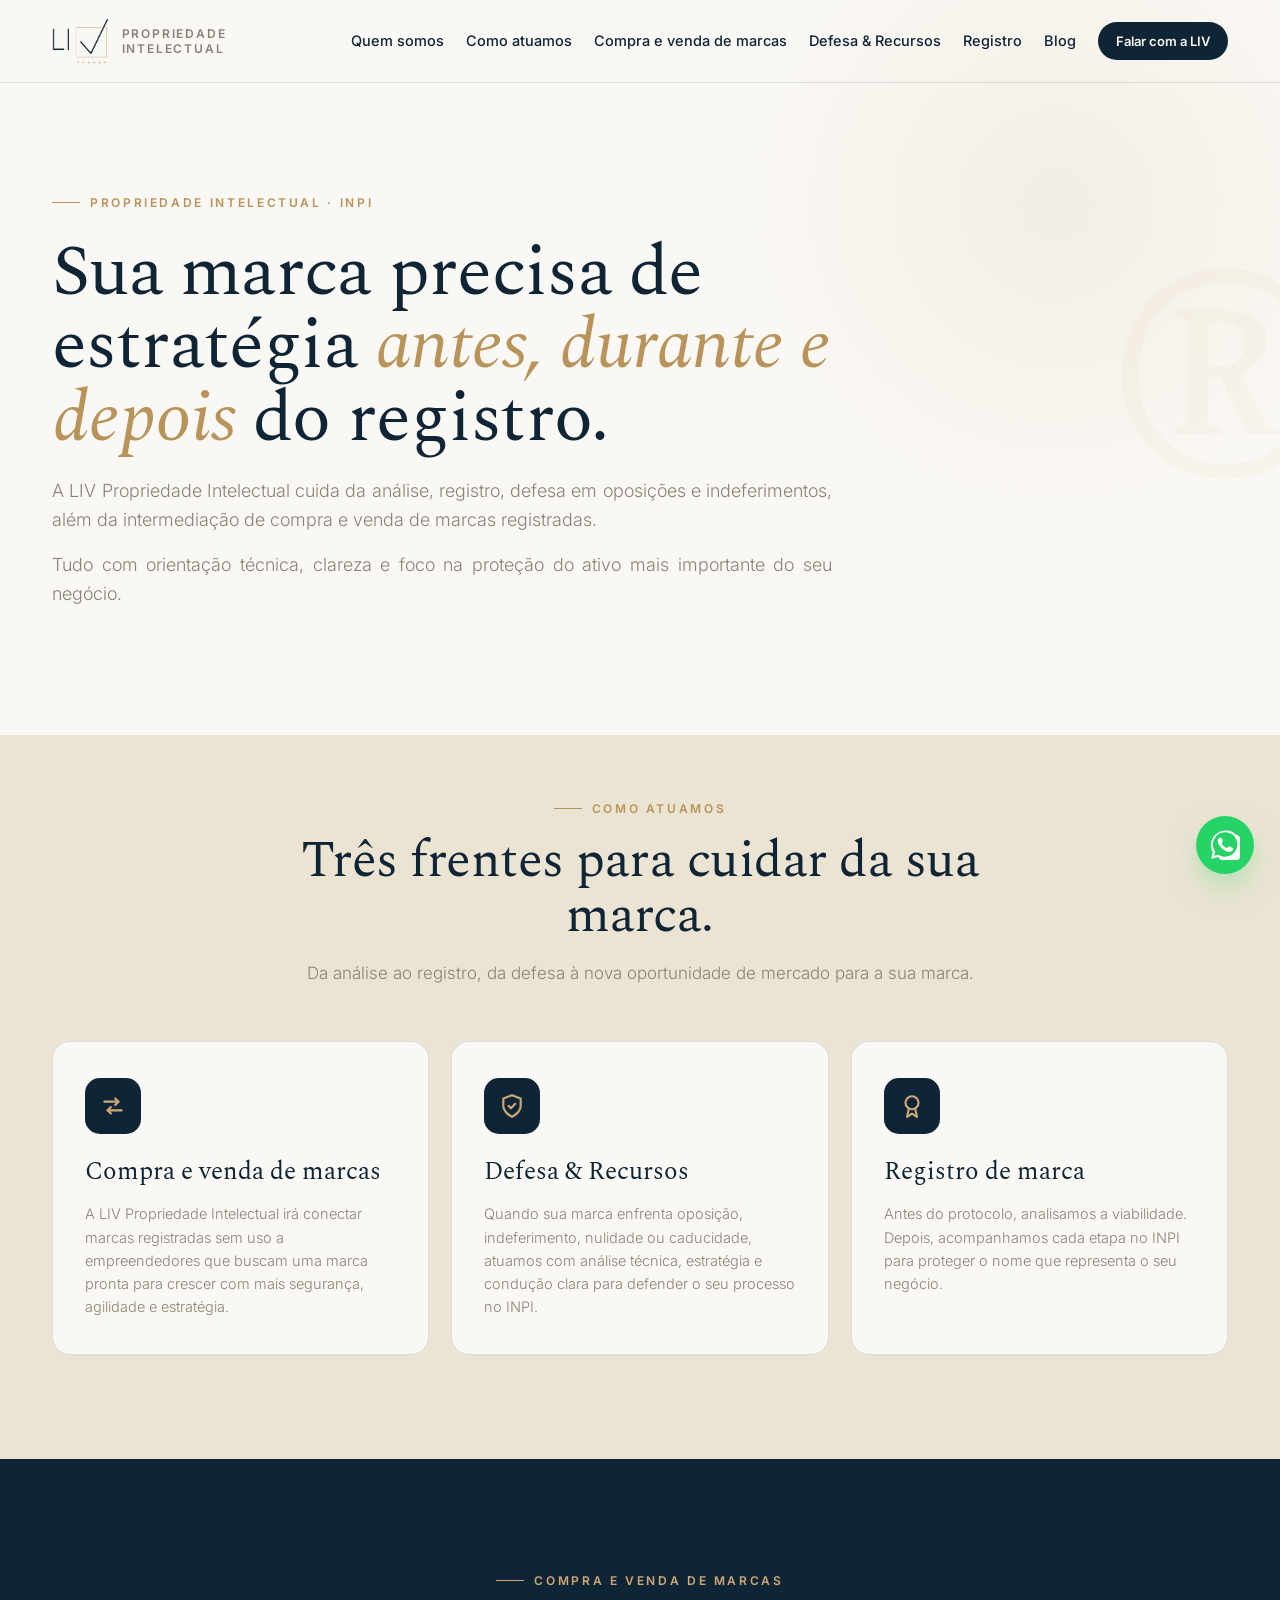
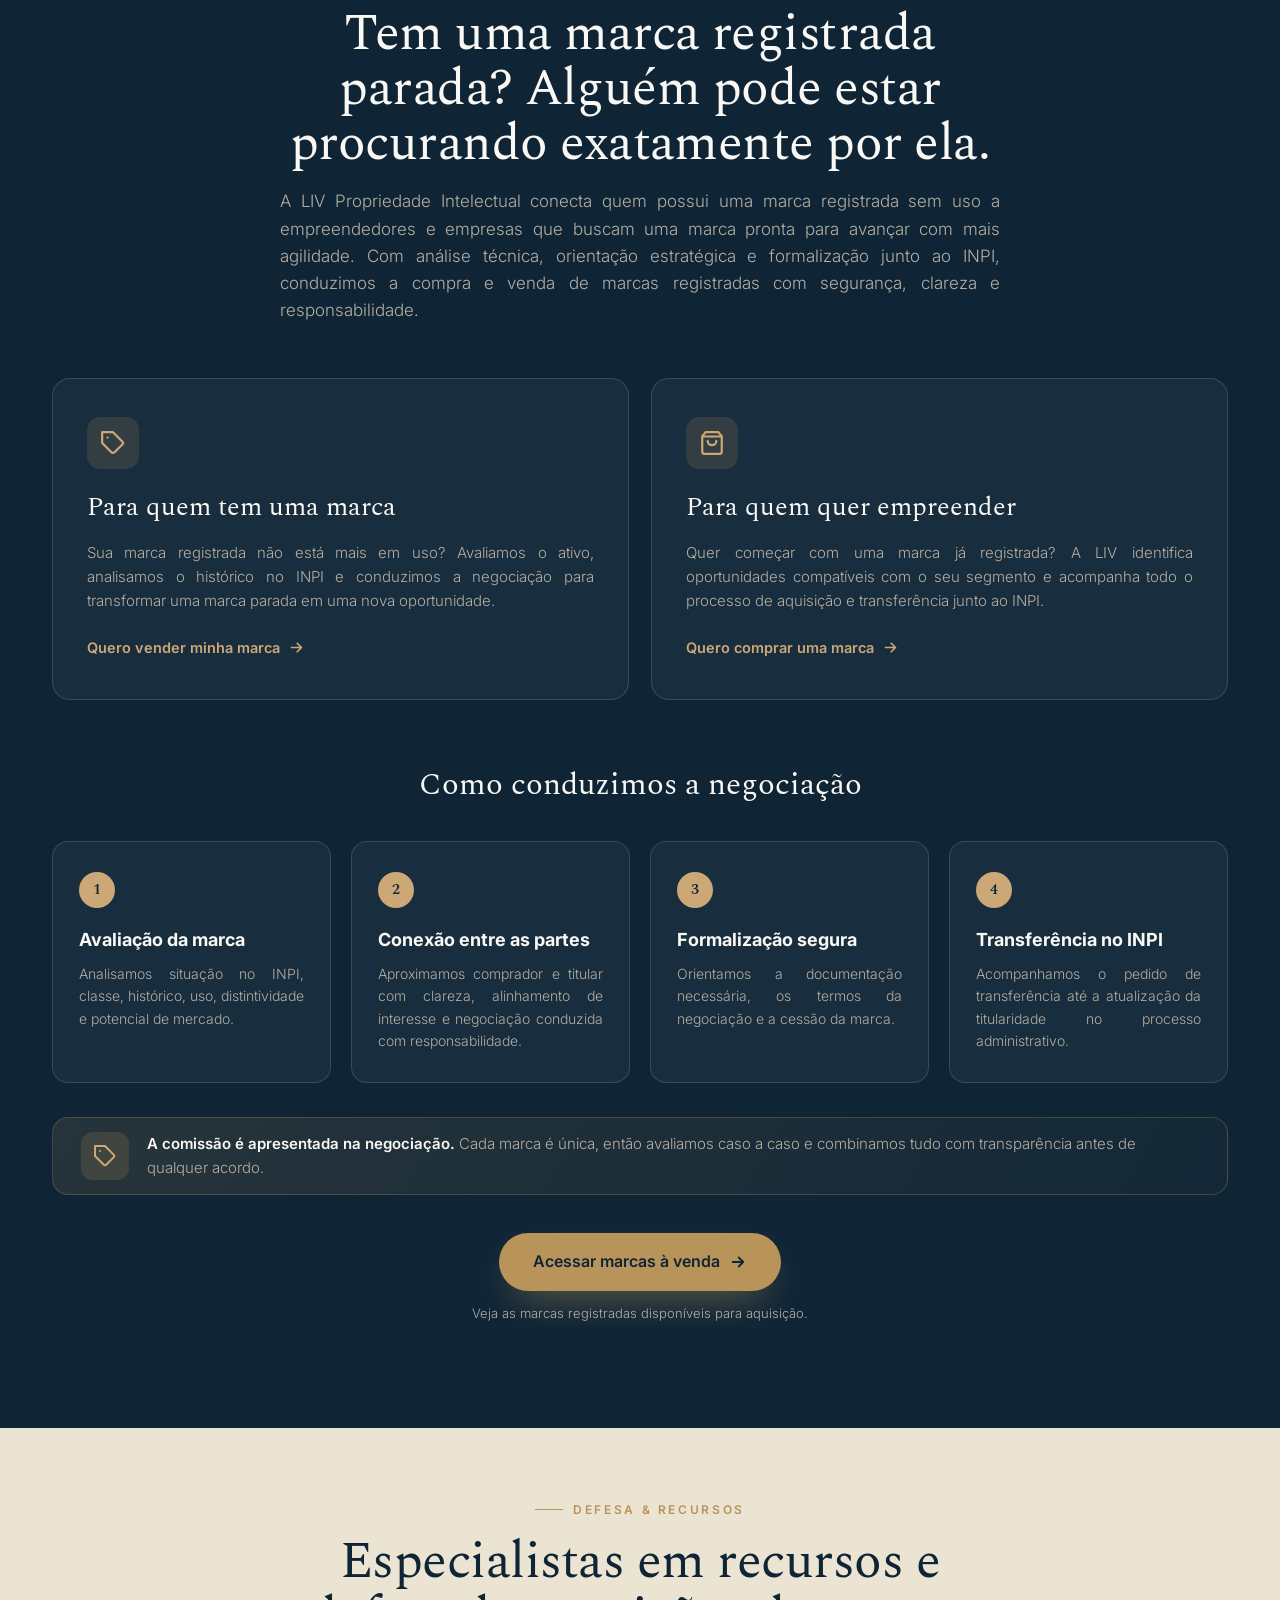
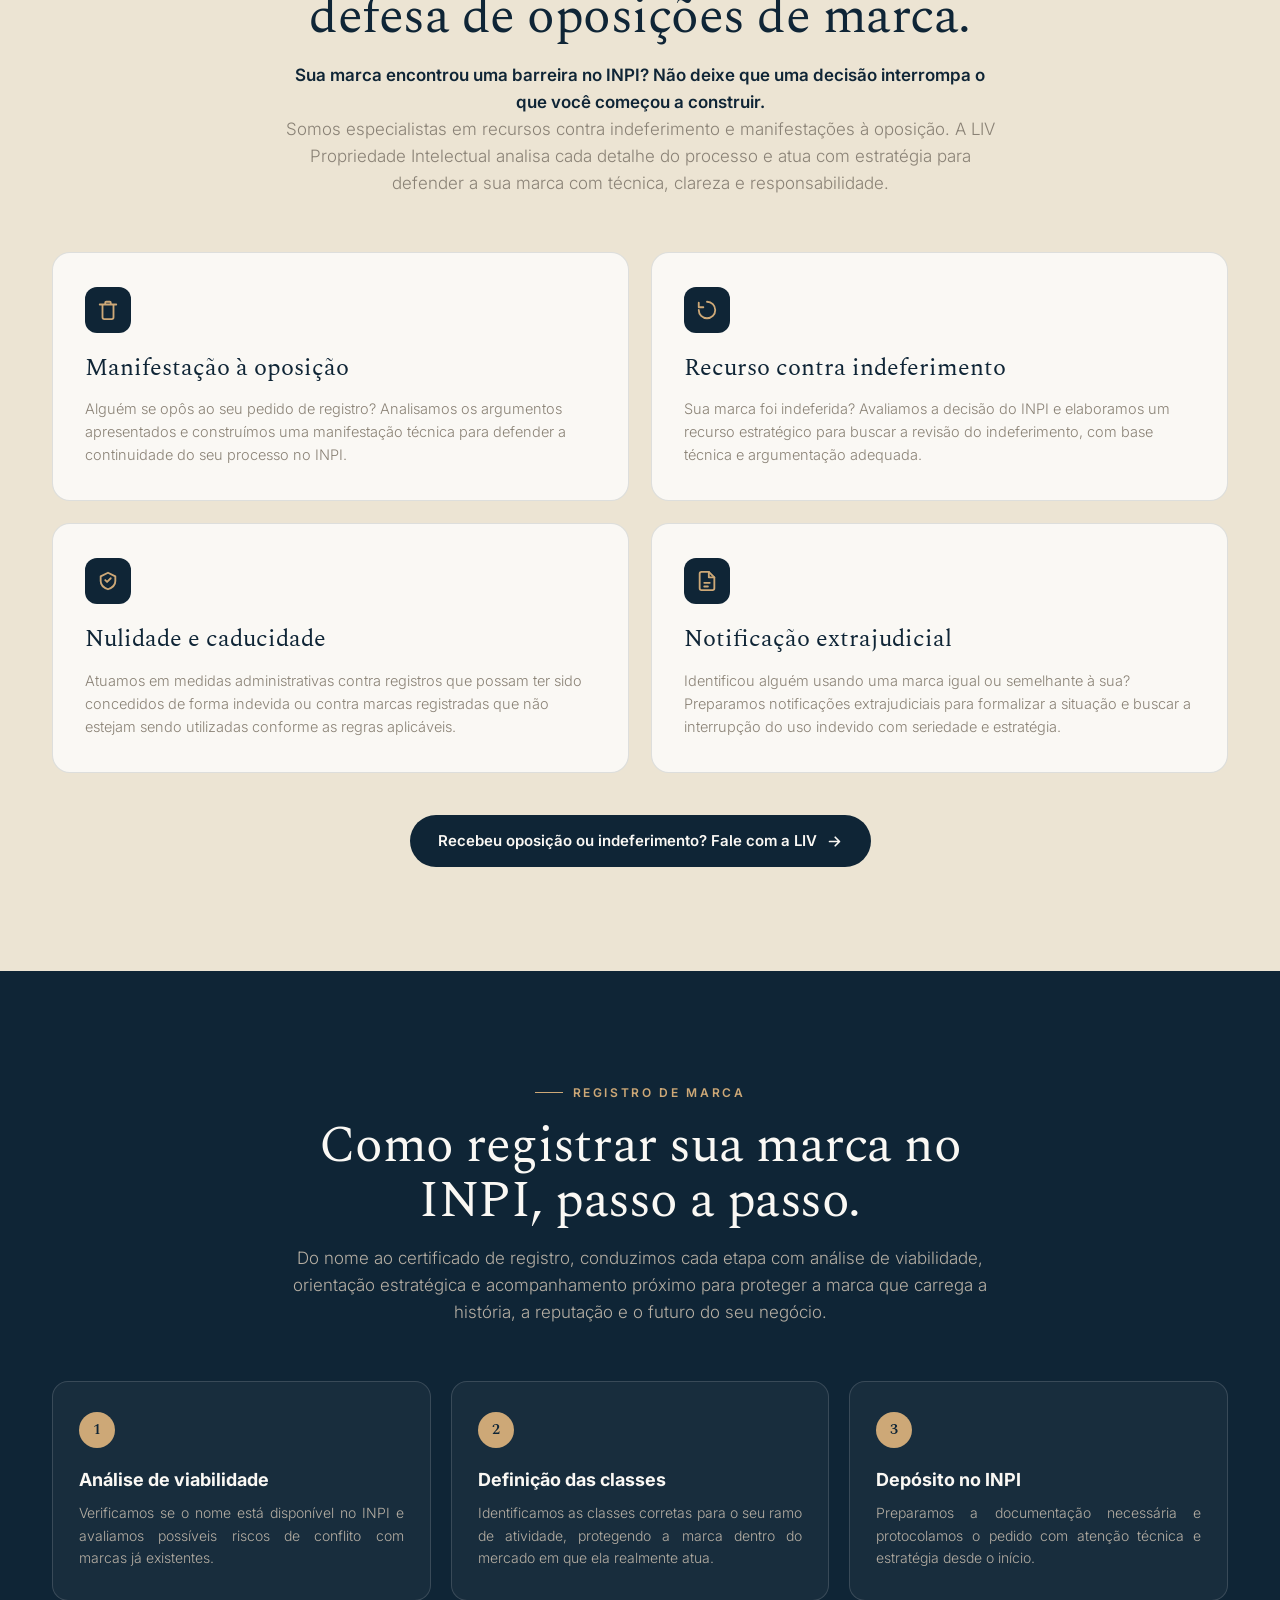
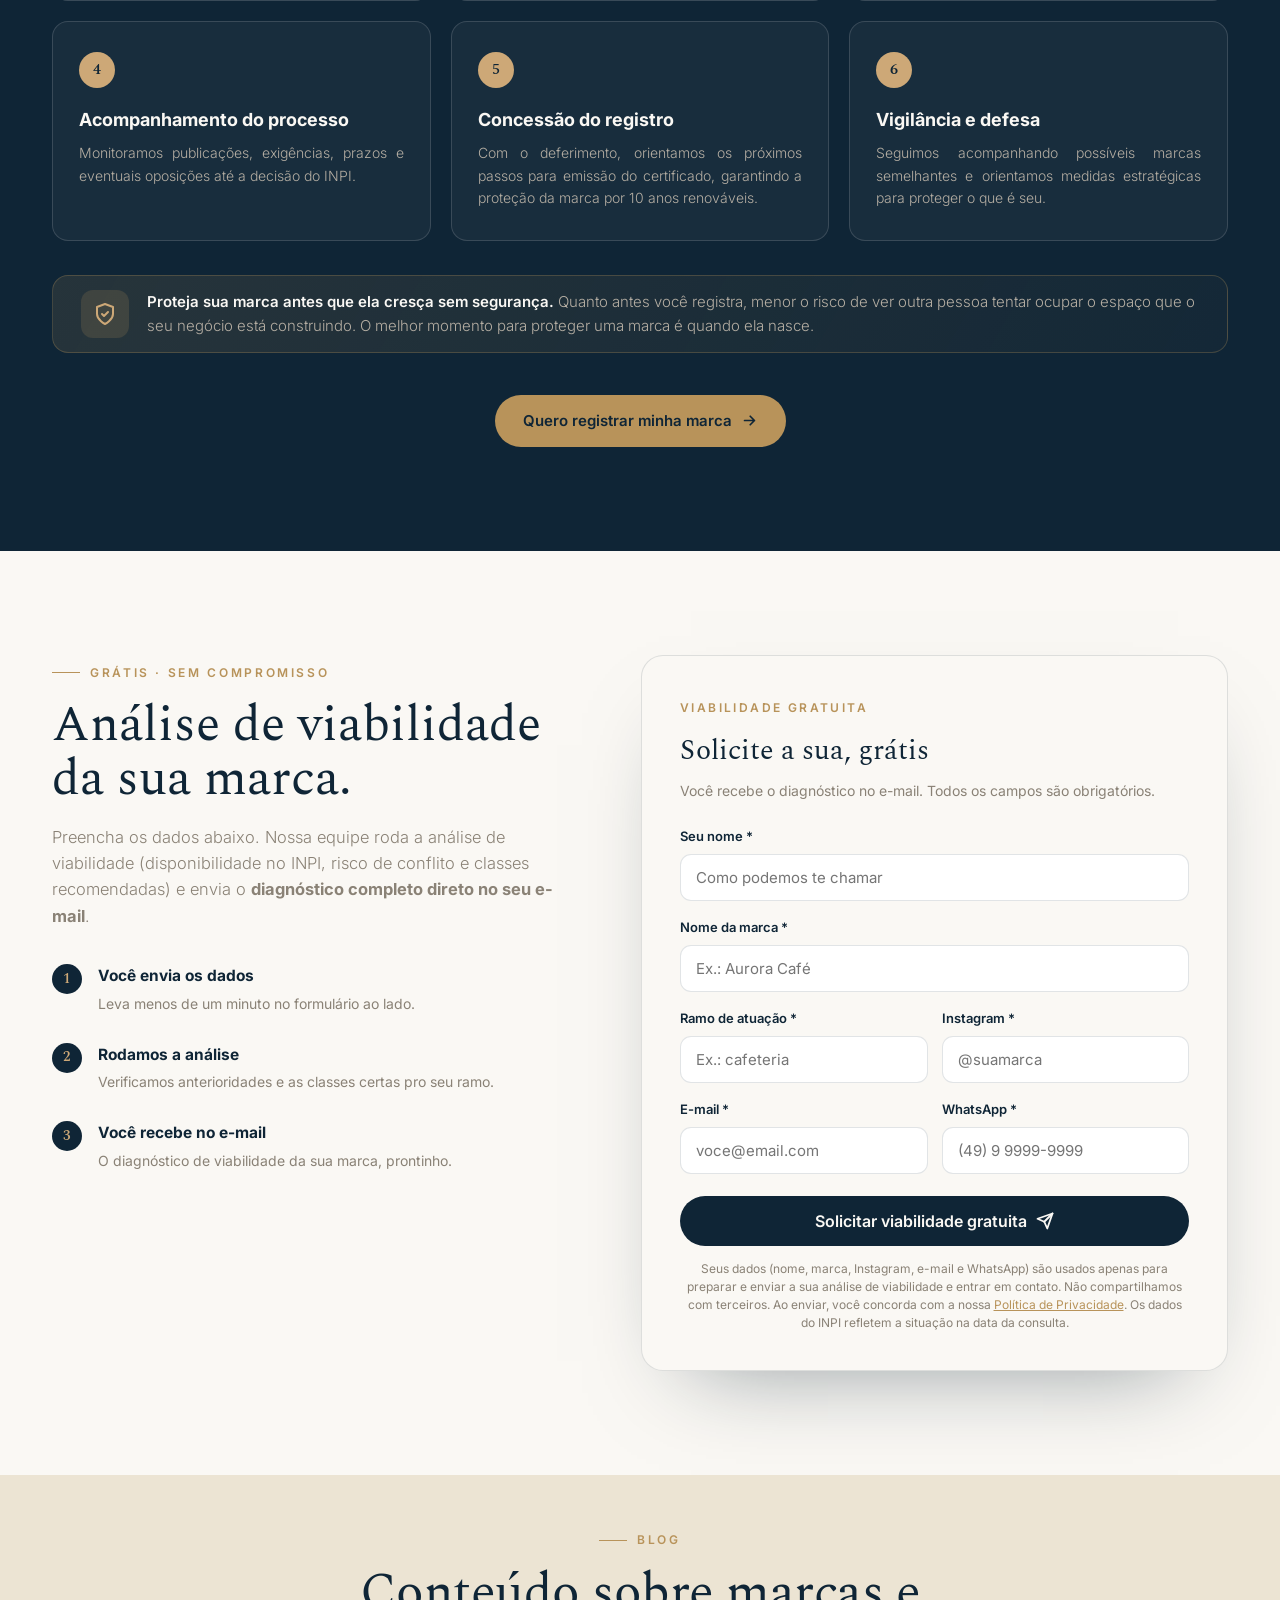
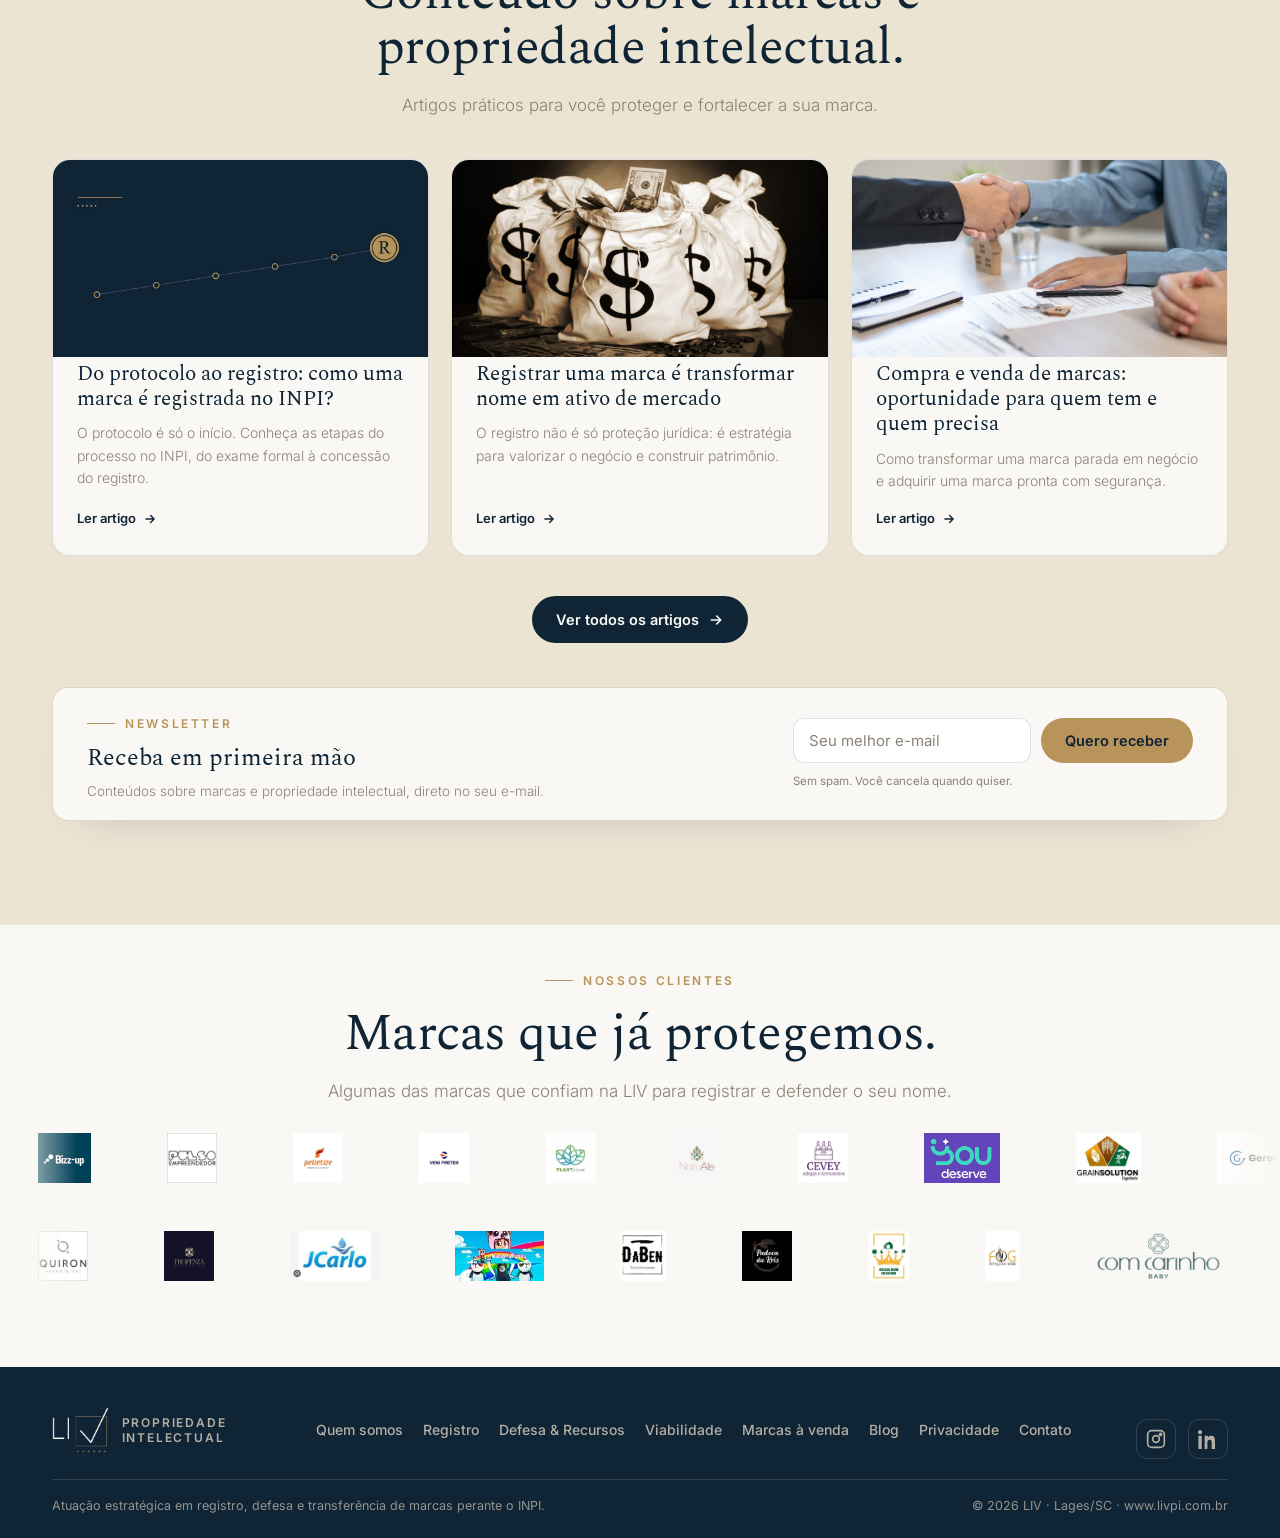
==== commit 23329ce3: "Blog: novo artigo "Do protocolo ao registro: como uma marca é registrada no INPI?" - artigo-processo" ====
--- a/index.html
+++ b/index.html
@@ -335,7 +335,7 @@
     <nav class="nav-links" id="navLinks">
       <a href="quem-somos.html">Quem somos</a>
       <a href="#atuacao">Como atuamos</a>
-      <a href="#compra-venda">Compra e venda de marcas</a>
+      <a href="marcas.html">Compra e venda de marcas</a>
       <a href="#defesa">Defesa &amp; Recursos</a>
       <a href="#registro">Registro</a>
       <a href="#blog">Blog</a>
@@ -560,7 +560,16 @@
       <p>Artigos práticos para você proteger e fortalecer a sua marca.</p>
     </div>
     <div class="blog-grid">
-      <a class="post reveal" href="artigo-marca-ativo.html">
+      <a class="post reveal" href="artigo-processo-registro.html">
+        <div class="cover"><img src="cover-6.jpg" alt=""></div>
+        <div class="body">
+          <span class="cat">Registro</span>
+          <h3>Do protocolo ao registro: como uma marca é registrada no INPI?</h3>
+          <p>O protocolo é só o início. Conheça as etapas do processo no INPI, do exame formal à concessão do registro.</p>
+          <span class="more">Ler artigo <svg width="14" height="14" viewBox="0 0 24 24" fill="none" stroke="currentColor" stroke-width="2.4" stroke-linecap="round"><path d="M5 12h14M13 6l6 6-6 6"/></svg></span>
+        </div>
+      </a>
+      <a class="post reveal" href="artigo-marca-ativo.html" style="transition-delay:.08s">
         <div class="cover"><img src="cover-2.jpg" alt=""></div>
         <div class="body">
           <span class="cat">Registro</span>
@@ -569,21 +578,12 @@
           <span class="more">Ler artigo <svg width="14" height="14" viewBox="0 0 24 24" fill="none" stroke="currentColor" stroke-width="2.4" stroke-linecap="round"><path d="M5 12h14M13 6l6 6-6 6"/></svg></span>
         </div>
       </a>
-      <a class="post reveal" href="artigo-compra-venda-marcas.html" style="transition-delay:.08s">
+      <a class="post reveal" href="artigo-compra-venda-marcas.html" style="transition-delay:.16s">
         <div class="cover"><img src="cover-3.jpg" alt=""></div>
         <div class="body">
           <span class="cat">Compra e venda</span>
           <h3>Compra e venda de marcas: oportunidade para quem tem e quem precisa</h3>
           <p>Como transformar uma marca parada em negócio e adquirir uma marca pronta com segurança.</p>
-          <span class="more">Ler artigo <svg width="14" height="14" viewBox="0 0 24 24" fill="none" stroke="currentColor" stroke-width="2.4" stroke-linecap="round"><path d="M5 12h14M13 6l6 6-6 6"/></svg></span>
-        </div>
-      </a>
-      <a class="post reveal" href="artigo-marca-indeferida.html" style="transition-delay:.16s">
-        <div class="cover"><img src="cover-1.jpg" alt=""></div>
-        <div class="body">
-          <span class="cat">Defesa</span>
-          <h3>Marca indeferida no INPI: calma, ainda pode existir caminho</h3>
-          <p>O indeferimento não precisa ser o fim. Veja como a análise técnica pode ajudar a reverter.</p>
           <span class="more">Ler artigo <svg width="14" height="14" viewBox="0 0 24 24" fill="none" stroke="currentColor" stroke-width="2.4" stroke-linecap="round"><path d="M5 12h14M13 6l6 6-6 6"/></svg></span>
         </div>
       </a>
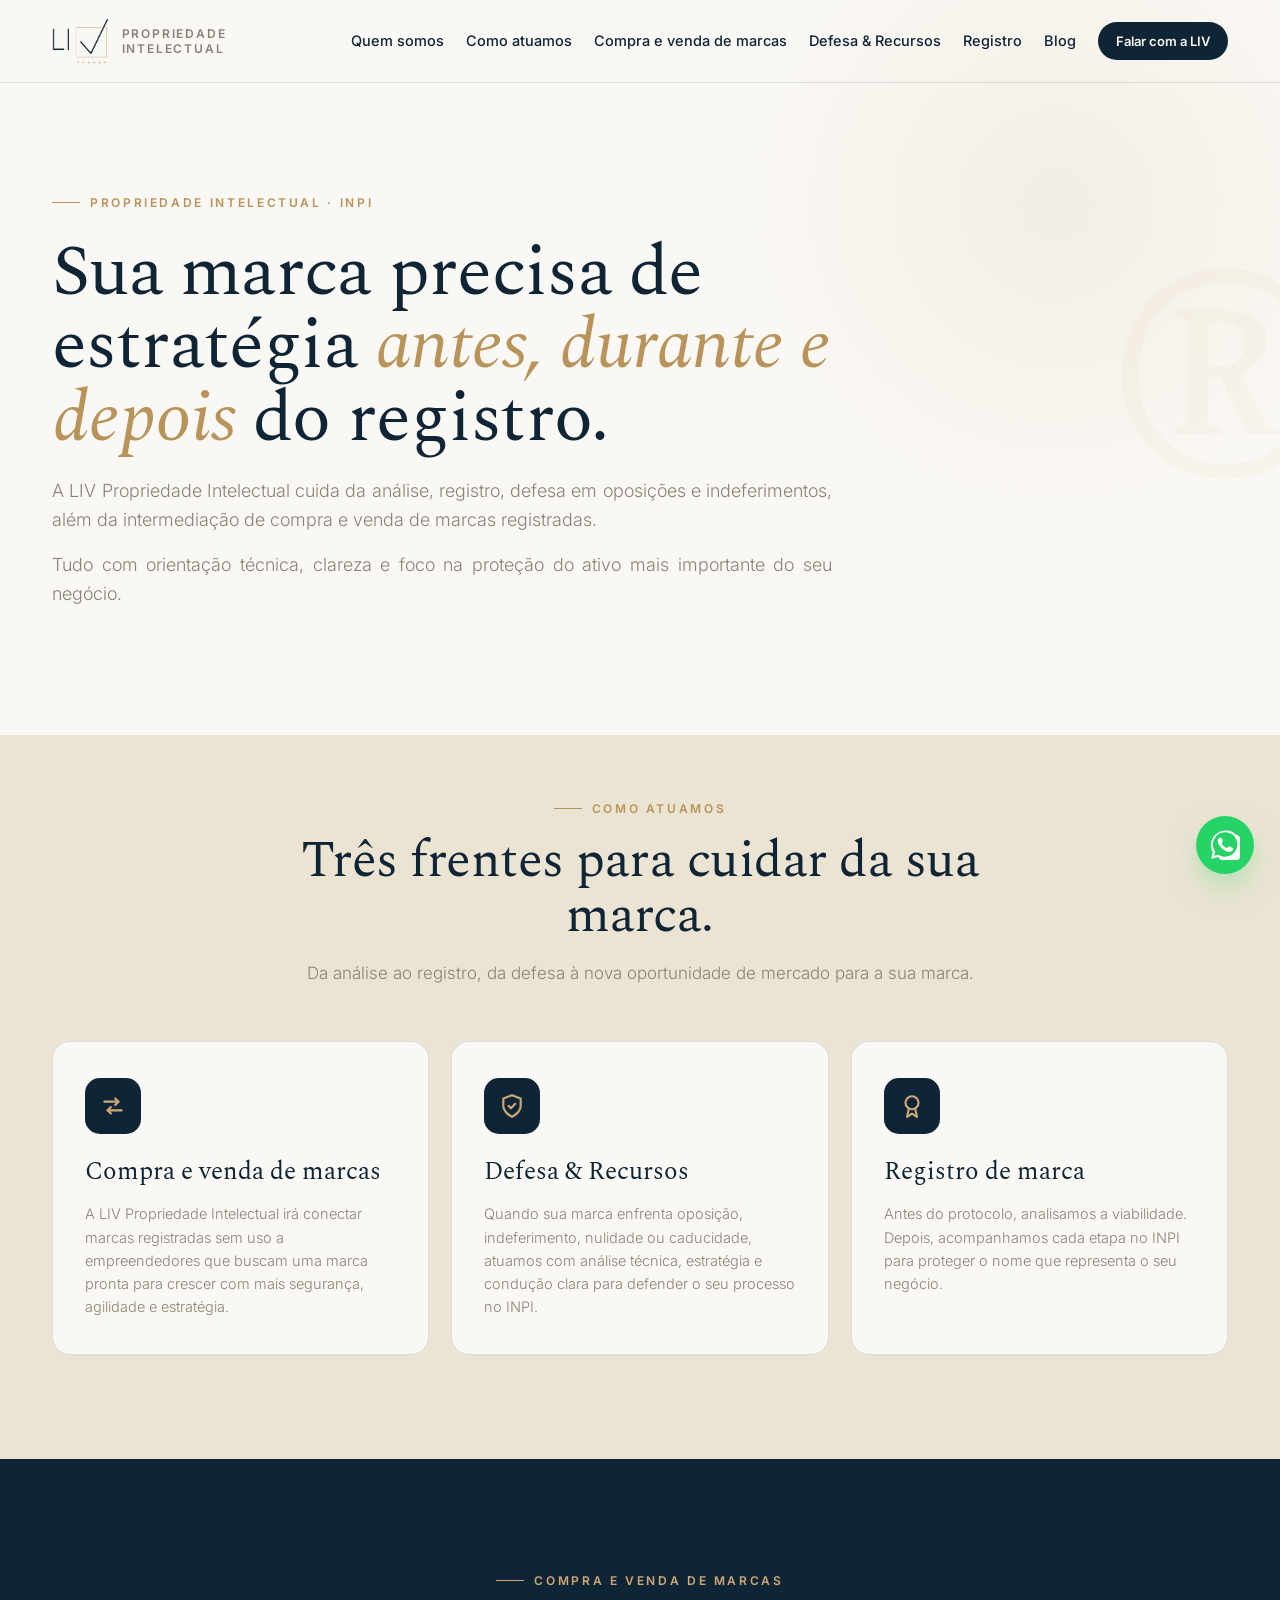
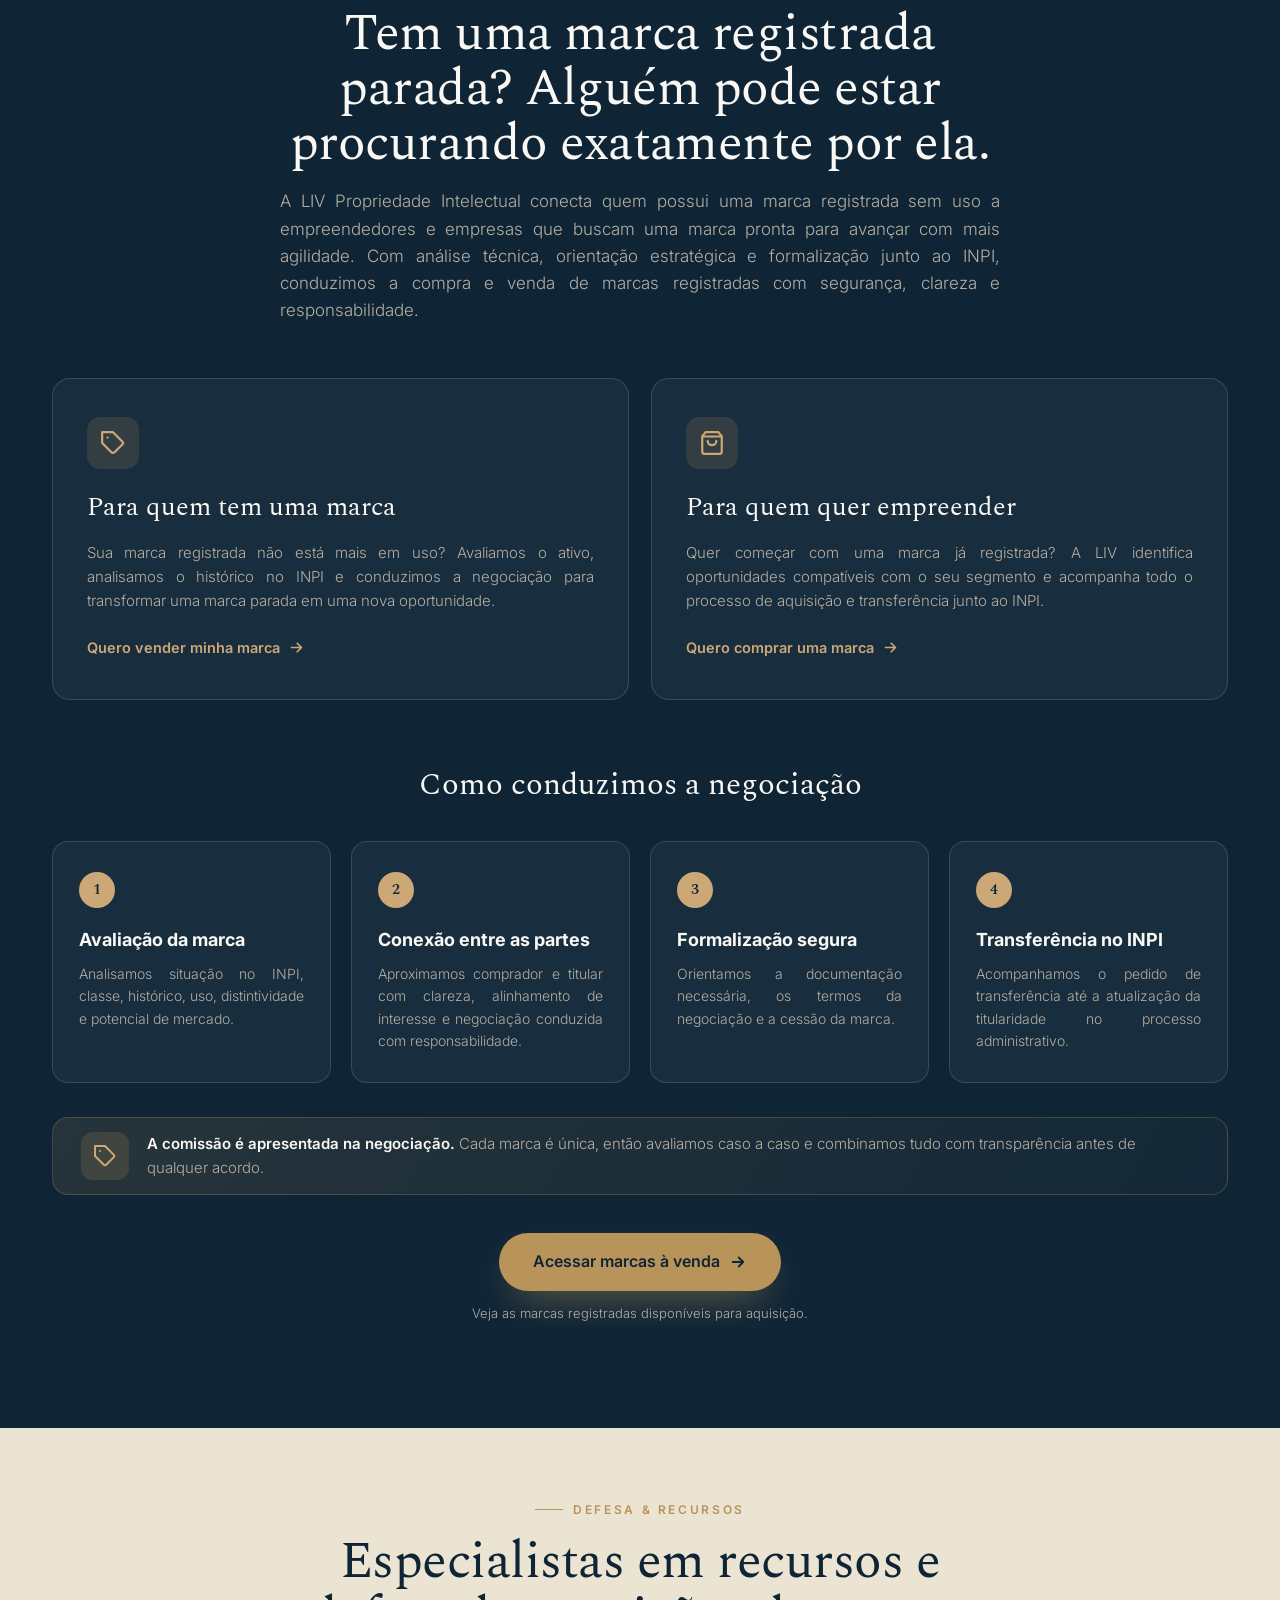
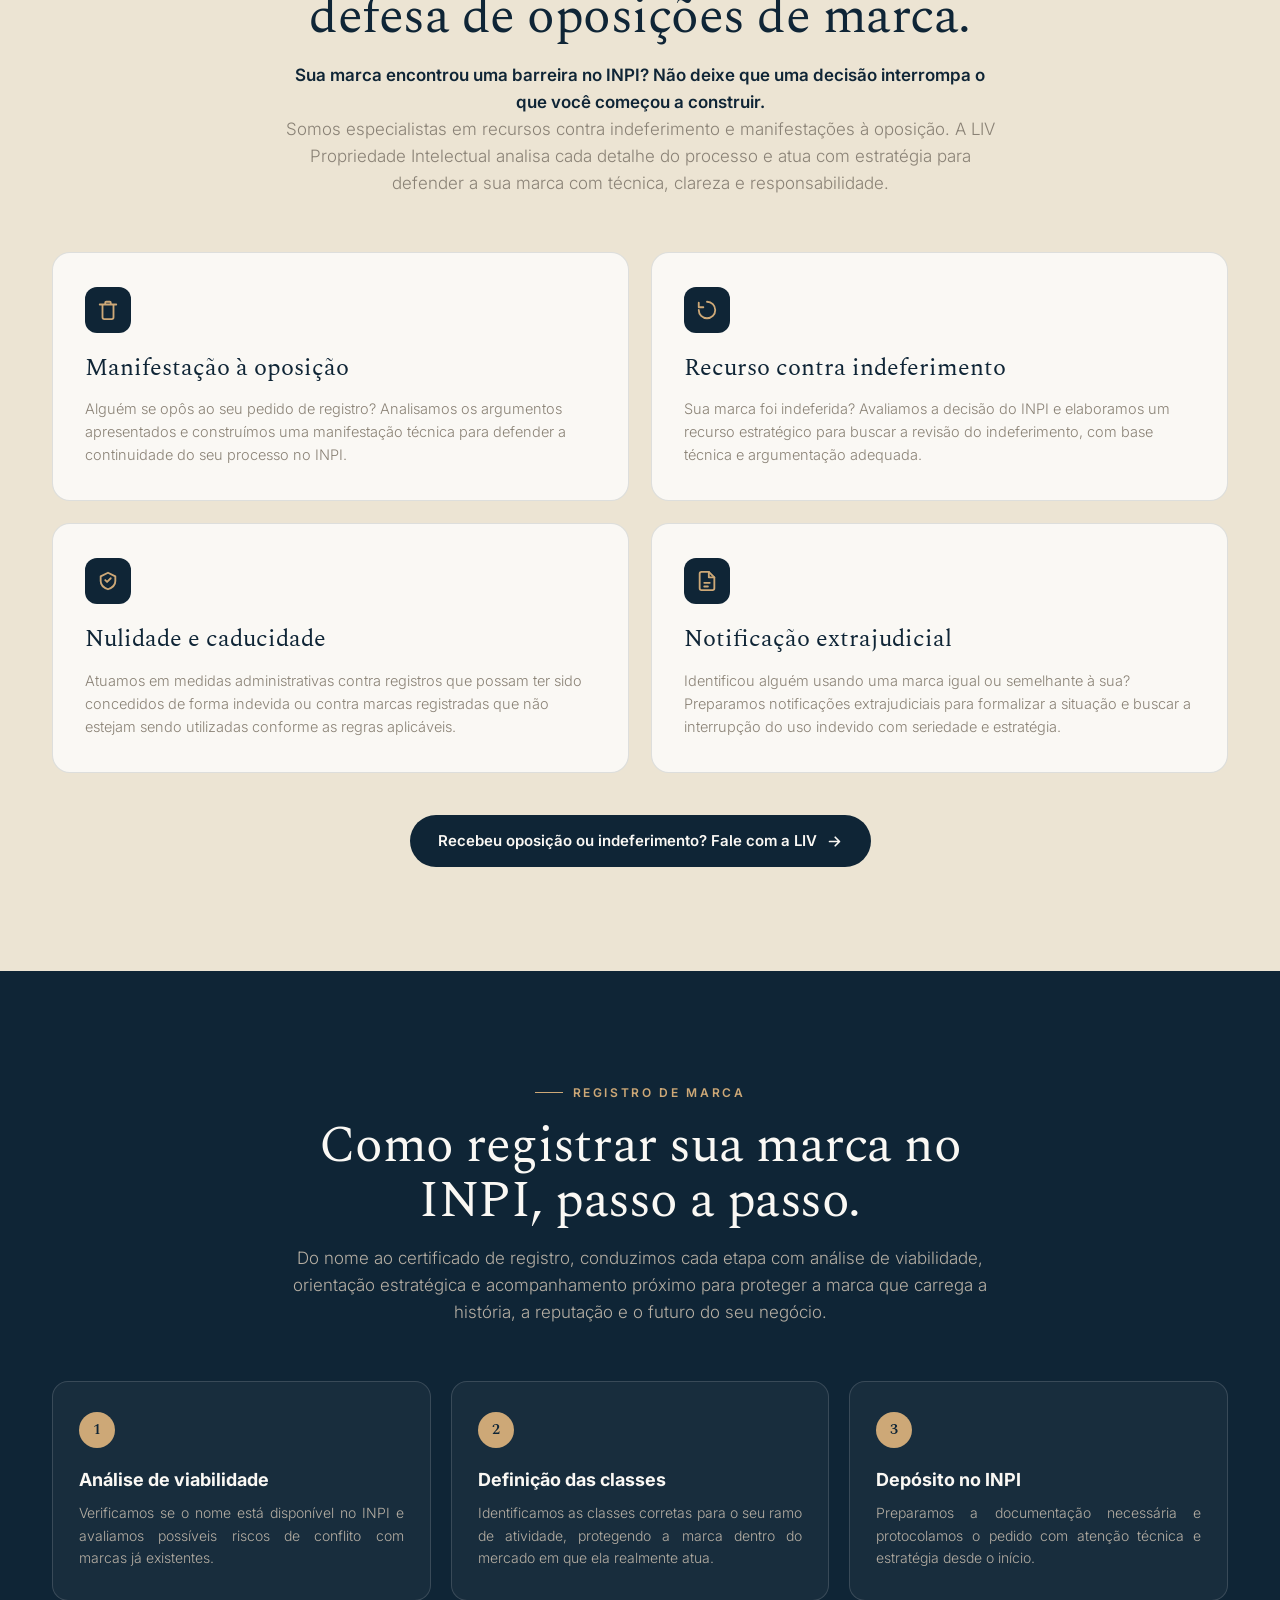
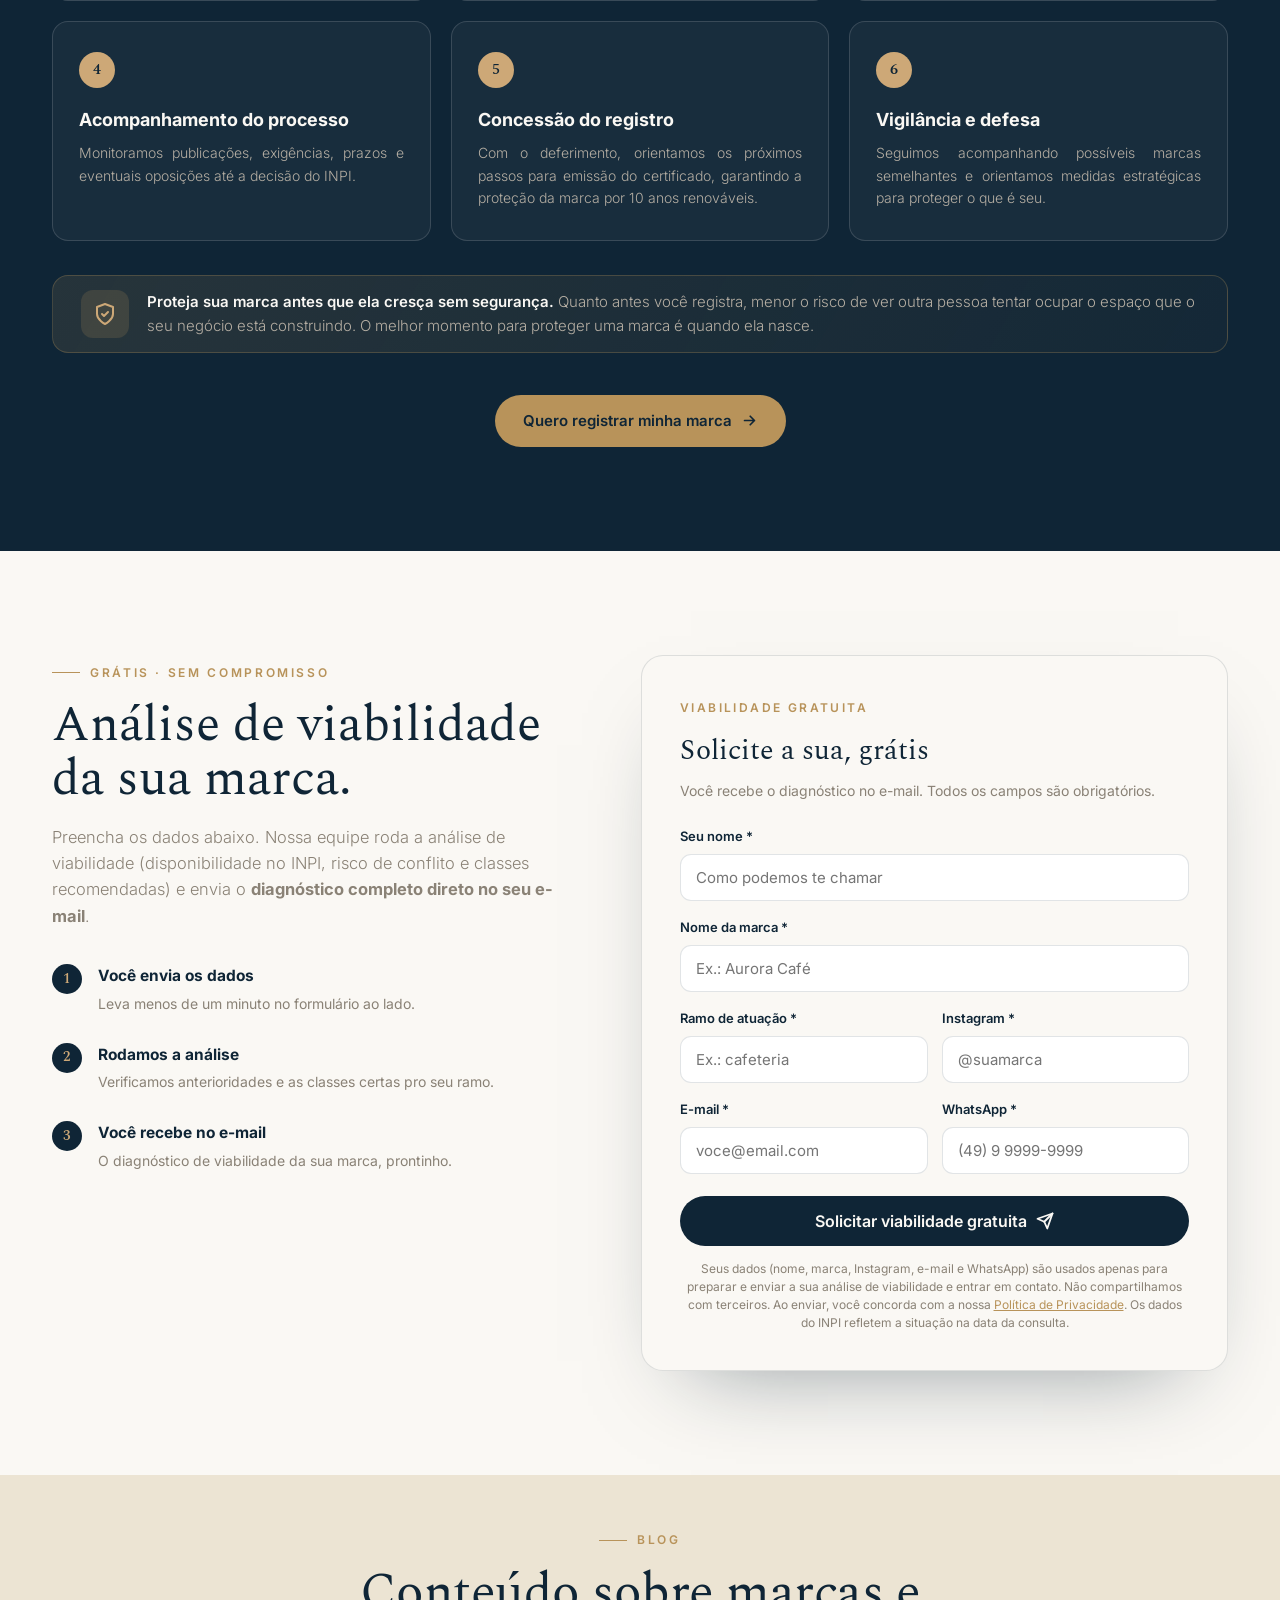
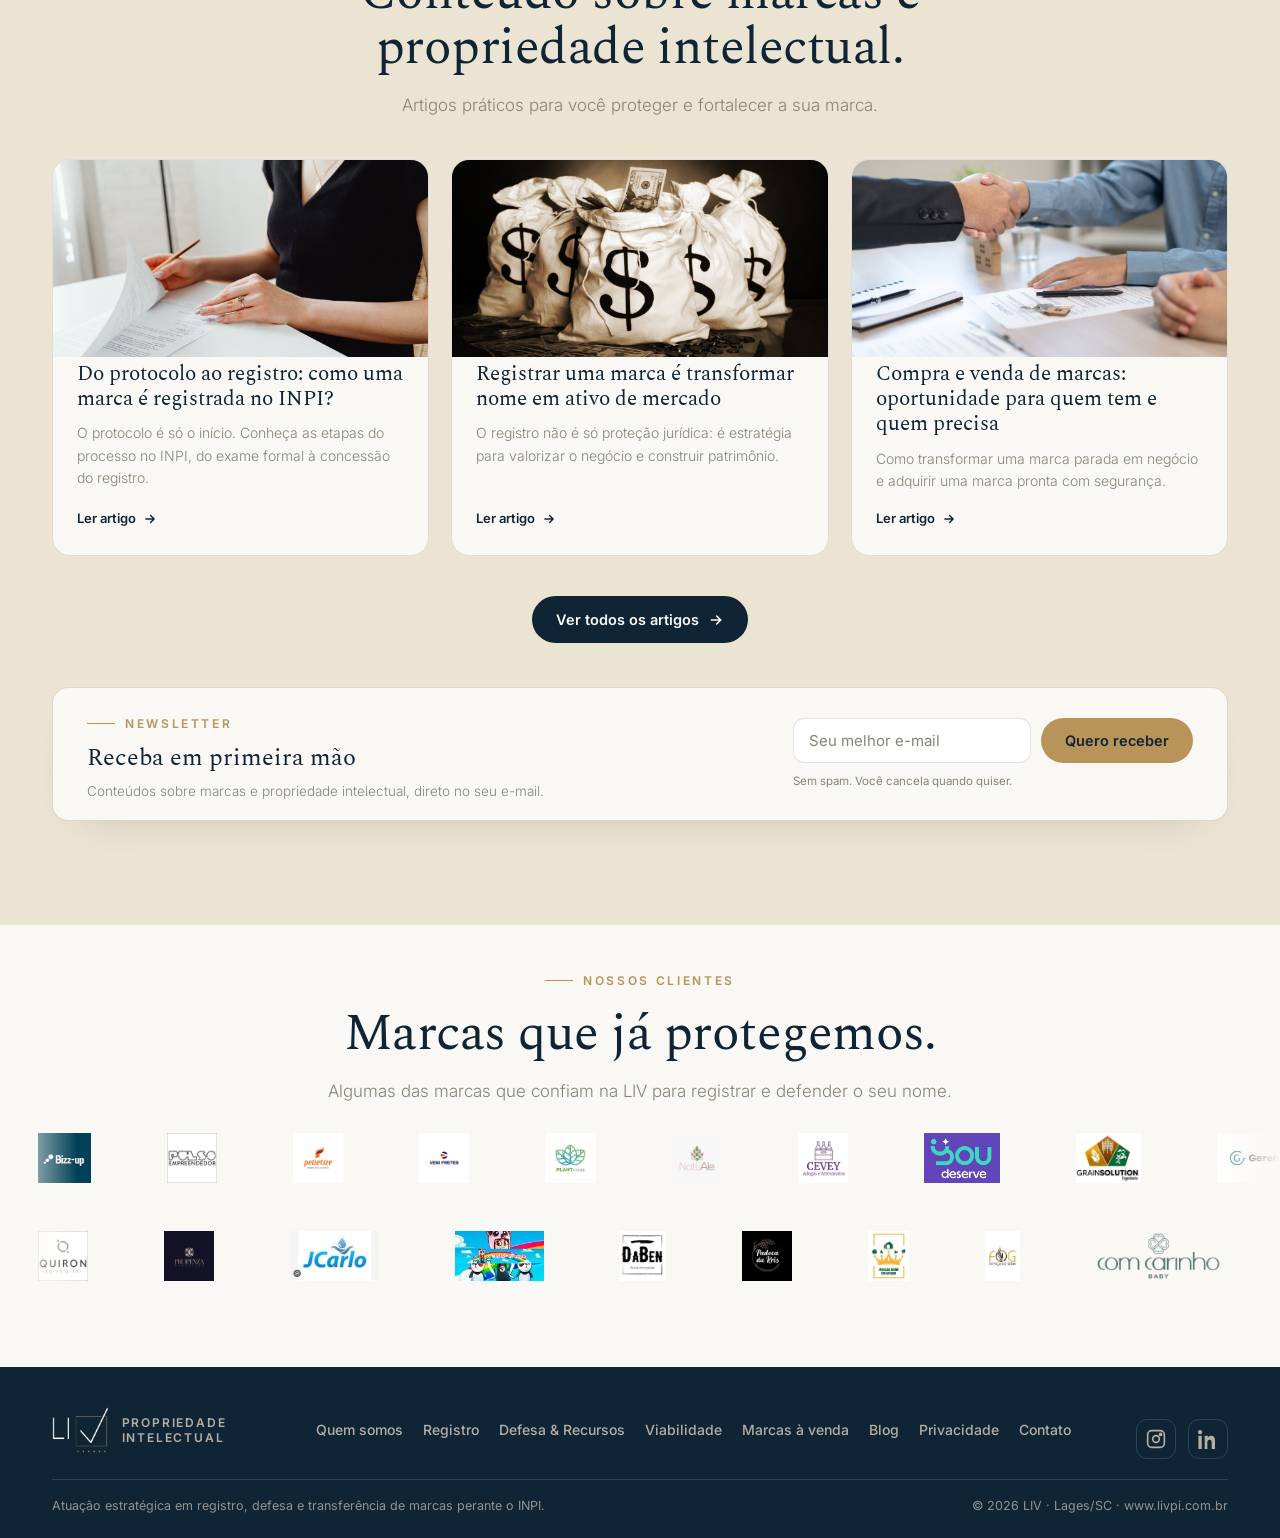
==== commit e2bb2a99: "Instala o Google Tag Manager (GTM-K8L9QW54) nas páginas públicas - Snippet do <head> logo após o met" ====
--- a/index.html
+++ b/index.html
@@ -3,6 +3,13 @@
 <head>
 <meta charset="UTF-8">
 <meta name="viewport" content="width=device-width, initial-scale=1.0">
+<!-- Google Tag Manager -->
+<script>(function(w,d,s,l,i){w[l]=w[l]||[];w[l].push({'gtm.start':
+new Date().getTime(),event:'gtm.js'});var f=d.getElementsByTagName(s)[0],
+j=d.createElement(s),dl=l!='dataLayer'?'&l='+l:'';j.async=true;j.src=
+'https://www.googletagmanager.com/gtm.js?id='+i+dl;f.parentNode.insertBefore(j,f);
+})(window,document,'script','dataLayer','GTM-K8L9QW54');</script>
+<!-- End Google Tag Manager -->
 <title>LIV Propriedade Intelectual · Registro e defesa de marcas no INPI</title>
 <meta name="description" content="LIV Propriedade Intelectual: registro de marcas no INPI, defesa em oposições e recursos, e análise de viabilidade gratuita. Proteja sua marca desde o primeiro dia.">
 <link rel="preconnect" href="https://fonts.googleapis.com">
@@ -323,6 +330,11 @@
 </style>
 </head>
 <body>
+<!-- Google Tag Manager (noscript) -->
+<noscript><iframe src="https://www.googletagmanager.com/ns.html?id=GTM-K8L9QW54"
+height="0" width="0" style="display:none;visibility:hidden"></iframe></noscript>
+<!-- End Google Tag Manager (noscript) -->
+
 <span class="reg-mark" aria-hidden="true">®</span>
 
 <!-- ========================= HEADER ========================= -->
